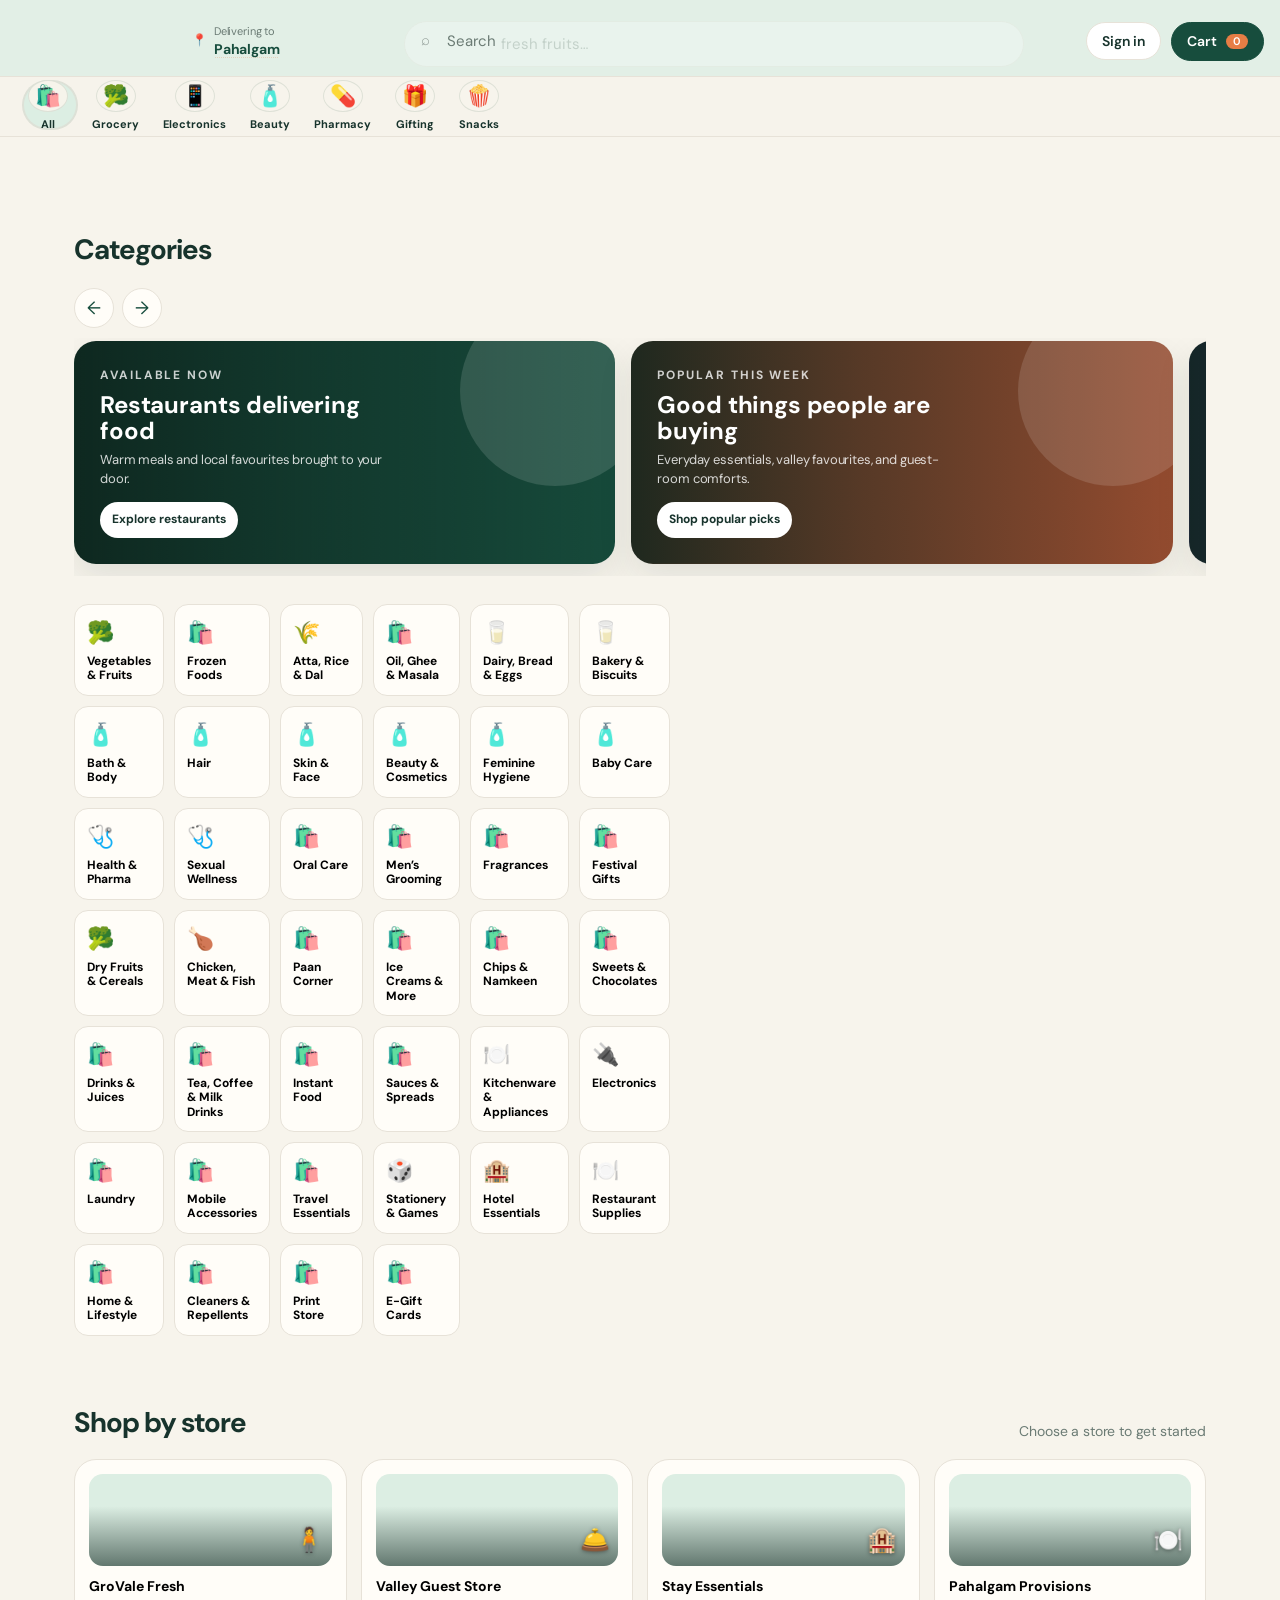
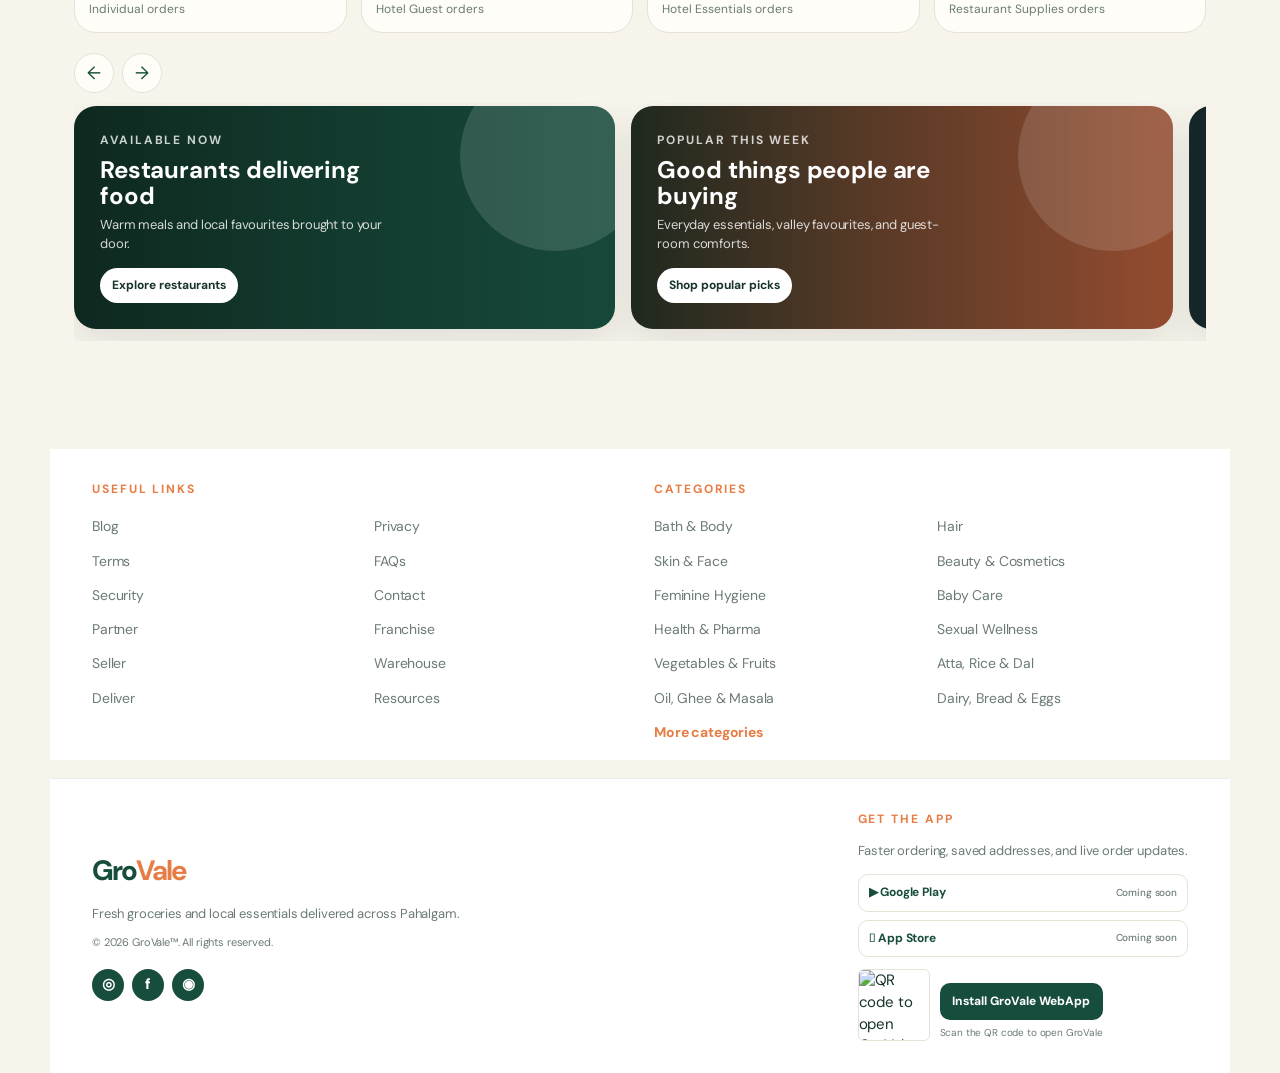
==== index.html @ b4e899f9 "Add GroVale app source" ====
<!doctype html>
<html lang="en">
  <head>
    <meta charset="UTF-8" />
    <meta name="viewport" content="width=device-width, initial-scale=1.0" />
    <title>GroVale · Groceries delivered, right now!</title>
    <meta name="description" content="Fresh groceries, essentials, and local favourites delivered across Pahalgam." />
    <meta property="og:title" content="GroVale" />
    <meta property="og:description" content="Local food, essentials, and supplies delivered across Pahalgam." />
    <meta property="og:type" content="website" />
    <meta name="twitter:card" content="summary" />
    <meta name="twitter:title" content="GroVale" />
    <meta name="twitter:description" content="Local food, essentials, and supplies delivered across Pahalgam." />
    <link rel="icon" href="favicon.svg" type="image/svg+xml" />
    <link rel="manifest" href="manifest.webmanifest" />
    <meta name="theme-color" content="#176b45" />
    <meta name="mobile-web-app-capable" content="yes" />
    <meta name="apple-mobile-web-app-capable" content="yes" />
    <meta name="apple-mobile-web-app-status-bar-style" content="default" />
    <meta name="apple-mobile-web-app-title" content="GroVale" />
    <link rel="apple-touch-icon" href="public/icons/icon-192.png" />
    <script>if('serviceWorker' in navigator){window.addEventListener('load',async()=>{try{const registrations=await navigator.serviceWorker.getRegistrations();await Promise.all(registrations.map(registration=>registration.unregister()));if('caches' in window){const keys=await caches.keys();await Promise.all(keys.filter(key=>key.startsWith('grovale-shell-')).map(key=>caches.delete(key)))}}catch(error){console.warn('Cache refresh unavailable:',error)}})}</script>
    <link rel="stylesheet" href="styles.css?v=20261017-06" />
    <link rel="stylesheet" href="brand-logo.css?v=20261005-01" />
  </head>
  <body>
    <div id="app"></div>
    <script type="module" src="app.js?v=20261017-30"></script><script>new MutationObserver(()=>{document.querySelectorAll('.compact-category-wrap').forEach(card=>{const name=card.querySelector('strong')?.textContent?.trim().toLowerCase(),img=card.querySelector('img');if(!img)return;if(name==='paan corner')img.src='public/paan-corner.png';if(name==='ice creams & more')img.src='public/ice-creams-more.png'})}).observe(document.body,{childList:true,subtree:true});</script><script src="home-brand.js?v=20261004-01"></script><script type="module" src="customer-role-guard.js?v=20261013-12"></script>
    <script>if('serviceWorker' in navigator){window.addEventListener('load',()=>navigator.serviceWorker.register('sw.js').catch(()=>{}))}</script>
  </body>
</html>
---- styles.css ----
@import url('https://fonts.googleapis.com/css2?family=DM+Sans:wght@400;500;600;700&family=Playfair+Display:wght@600;700&display=swap');
:root{--ink:#17332c;--muted:#6b7b74;--cream:#f7f4ec;--paper:#fffdf8;--green:#174d3d;--mint:#dceee3;--orange:#e67d45;--line:#e7e2d8;--shadow:0 20px 60px rgba(26,52,42,.10)}
*{box-sizing:border-box}body{margin:0;background:var(--cream);color:var(--ink);font-family:'DM Sans',sans-serif}button,input,select{font:inherit}button{cursor:pointer;border:0}.shell{min-height:100vh}.header{position:sticky;top:0;z-index:10;background:rgba(247,244,236,.94);backdrop-filter:blur(12px);border-bottom:1px solid var(--line)}.header-inner{max-width:1180px;margin:auto;padding:18px 24px;display:flex;align-items:center;gap:24px}.logo{display:flex;align-items:center;gap:10px;color:var(--green);font-weight:700;letter-spacing:-.03em;font-size:20px;white-space:nowrap}.logo-mark{background:var(--green);color:#fff;border-radius:12px;padding:9px 10px;font-size:18px}.search{flex:1;max-width:500px;margin:auto;position:relative}.search input{width:100%;border:1px solid var(--line);background:#fff;border-radius:999px;padding:13px 18px 13px 43px;outline:none}.search input:focus{border-color:var(--green);box-shadow:0 0 0 3px #dceee3}.search-icon{position:absolute;left:17px;top:12px;color:var(--muted)}.header-actions{display:flex;gap:10px}.pill-btn{background:#fff;border:1px solid var(--line);padding:11px 15px;border-radius:999px;color:var(--ink);font-weight:600}.pill-btn.primary{background:var(--green);color:#fff;border-color:var(--green)}.badge{background:var(--orange);color:#fff;border-radius:999px;padding:2px 7px;font-size:11px;margin-left:5px}.main{max-width:1180px;margin:auto;padding:50px 24px 80px}.hero{display:grid;grid-template-columns:1.2fr .8fr;gap:36px;align-items:center;margin-bottom:50px}.eyebrow{text-transform:uppercase;letter-spacing:.16em;color:var(--orange);font-weight:700;font-size:12px}.hero h1{font:700 clamp(42px,6vw,74px)/.98 'Playfair Display',serif;margin:14px 0 20px;letter-spacing:-.04em}.hero p{color:var(--muted);font-size:18px;line-height:1.6;max-width:530px}.hero-card{background:var(--green);border-radius:30px;padding:30px;color:#fff;min-height:270px;position:relative;overflow:hidden}.hero-card:after{content:'✦';position:absolute;right:-10px;bottom:-44px;font-size:220px;color:#2d6b56;opacity:.65}.hero-card h3{font:600 32px 'Playfair Display',serif;max-width:250px;position:relative;z-index:1}.hero-card p{color:#d6e9df;font-size:15px;position:relative;z-index:1}.section-head{display:flex;justify-content:space-between;align-items:end;margin:32px 0 18px}.section-head h2{font:600 32px 'Playfair Display',serif;margin:0}.section-head span{color:var(--muted);font-size:14px}.category-grid{display:grid;grid-template-columns:repeat(4,1fr);gap:14px}.category{background:var(--paper);border:1px solid var(--line);border-radius:22px;padding:20px;min-height:145px;text-align:left;transition:.2s}.category:hover,.product:hover{transform:translateY(-3px);box-shadow:var(--shadow)}.category-icon{font-size:30px;margin-bottom:20px}.category strong{display:block;font-size:16px}.category small{color:var(--muted);display:block;margin-top:5px;line-height:1.4}.product-grid{display:grid;grid-template-columns:repeat(4,1fr);gap:18px}.product{background:var(--paper);border:1px solid var(--line);border-radius:20px;padding:12px;transition:.2s}.product-image{height:145px;border-radius:14px;background:var(--mint);display:grid;place-items:center;font-size:62px}.product h3{font-size:16px;margin:14px 4px 5px}.product p{font-size:13px;color:var(--muted);margin:0 4px}.product-footer{display:flex;justify-content:space-between;align-items:center;margin:16px 4px 4px;font-weight:700}.add{background:var(--green);color:#fff;border-radius:10px;padding:8px 12px}.toast{position:fixed;right:24px;bottom:24px;background:var(--green);color:#fff;padding:14px 18px;border-radius:12px;box-shadow:var(--shadow);display:none}.drawer{position:fixed;inset:0;background:rgba(11,30,24,.35);z-index:20;display:none}.drawer.open{display:block}.drawer-panel{margin-left:auto;width:min(440px,100%);height:100%;background:var(--paper);padding:28px;overflow:auto}.drawer-head{display:flex;justify-content:space-between;align-items:center}.drawer-head h2{font:600 30px 'Playfair Display',serif;margin:0}.close{background:var(--cream);border-radius:50%;width:36px;height:36px}.cart-row{display:flex;gap:12px;padding:18px 0;border-bottom:1px solid var(--line)}.cart-row .mini{width:52px;height:52px;background:var(--mint);display:grid;place-items:center;border-radius:10px;font-size:25px}.cart-info{flex:1}.cart-info strong{display:block}.cart-info small{color:var(--muted)}.qty{display:flex;gap:9px;align-items:center;margin-top:8px}.qty button{border:1px solid var(--line);background:#fff;border-radius:7px;width:25px;height:25px}.total{display:flex;justify-content:space-between;font-size:18px;font-weight:700;padding:24px 0}.checkout{width:100%;padding:14px;background:var(--orange);color:#fff;border-radius:12px;font-weight:700}.empty{color:var(--muted);padding:50px 0;text-align:center}.form-card{background:var(--paper);border:1px solid var(--line);border-radius:22px;padding:25px;max-width:720px;margin:20px auto}.form-card h2{font:600 30px 'Playfair Display',serif;margin-top:0}.fields{display:grid;grid-template-columns:1fr 1fr;gap:14px}.field{display:flex;flex-direction:column;gap:6px}.field.full{grid-column:1/-1}.field label{font-size:13px;font-weight:600}.field input,.field select{border:1px solid var(--line);border-radius:10px;padding:12px;background:#fff;outline:none}.field input:focus,.field select:focus{border-color:var(--green)}
@media(max-width:800px){.header-inner{flex-wrap:wrap;gap:12px}.search{order:3;flex-basis:100%}.hero{grid-template-columns:1fr}.category-grid,.product-grid{grid-template-columns:repeat(2,1fr)}.main{padding-top:30px}.fields{grid-template-columns:1fr}.field.full{grid-column:auto}}
textarea{font:inherit}.field textarea{width:100%;min-height:86px;resize:vertical;border:1px solid var(--line);border-radius:10px;padding:12px;background:#fff;outline:none}.field textarea:focus{border-color:var(--green)}
.checkout-types{display:grid;grid-template-columns:repeat(4,1fr);gap:8px;margin-top:16px}.type-choice{background:var(--cream);border:1px solid var(--line);border-radius:12px;padding:12px 8px;color:var(--ink);display:flex;flex-direction:column;gap:6px;align-items:center;font-size:20px}.type-choice span{font-size:11px;font-weight:600;text-align:center}.type-choice.selected{background:var(--mint);border-color:var(--green);box-shadow:inset 0 0 0 1px var(--green)}
@media(max-width:600px){.checkout-types{grid-template-columns:repeat(2,1fr)}}
.payment-options{display:flex;gap:16px;flex-wrap:wrap}.payment-options label{display:flex;align-items:center;gap:7px;border:1px solid var(--line);border-radius:10px;padding:10px 12px;background:#fff;font-size:13px}.payment-options input{accent-color:var(--green)}
.address-input{display:flex;gap:8px}.address-input input{flex:1;min-width:0}.locate{background:var(--mint);border:1px solid #b9d9c6;color:var(--green);border-radius:10px;padding:0 11px;font-size:12px;font-weight:700;white-space:nowrap}
.checkout-sheet,.checkout-sheet *{max-width:100%}.checkout-sheet .fields{width:100%;}.checkout-sheet .field{min-width:0}.checkout-sheet input,.checkout-sheet select{width:100%;min-width:0}.checkout-sheet input[data-field="Lane/House/Street"],.checkout-sheet input[data-field="Village/Town"]{width:100%;min-width:0;max-width:none;box-sizing:border-box}.checkout-sheet .field:has(input[data-field="Lane/House/Street"]),.checkout-sheet .field:has(input[data-field="Village/Town"]){grid-column:1/-1;width:100%}.address-input{display:flex;flex-direction:column;align-items:stretch;width:100%;gap:8px}.address-input input{flex:1 1 auto}.address-input input{width:100%}.locate{align-self:flex-start;min-height:36px}.address-input:has(input[data-field="Village/Town"]) .locate{display:none}.payment-options{flex-wrap:nowrap;gap:8px}.payment-options label{padding:9px 10px;font-size:12px;white-space:nowrap}
.payment-options input[type="radio"]{appearance:auto;width:16px;height:16px;min-width:16px;margin:0;accent-color:var(--green);display:inline-block}
.category-tabs{display:flex;gap:8px;overflow-x:auto;margin:0 0 20px;padding-bottom:4px}.category-tabs button{background:var(--paper);border:1px solid var(--line);color:var(--ink);border-radius:999px;padding:10px 15px;white-space:nowrap}.category-tabs button.active{background:var(--green);border-color:var(--green);color:#fff}
.main{display:flex;flex-direction:column}.main>.hero{order:3}.main>#products{order:2}.main>section:not(#products):not(.hero){order:1}
.category{min-height:105px;padding:14px 16px}.category-icon{font-size:24px;margin-bottom:10px}.category small{font-size:12px}
.drawer-panel{display:flex;flex-direction:column;overflow:hidden}.cart-items-scroll{overflow-y:auto;flex:1;min-height:0;padding-right:6px}.cart-summary{flex:0 0 auto;background:var(--paper);border-top:1px solid var(--line);padding-top:8px}
.checkout-overlay{position:fixed;inset:0;background:rgba(11,30,24,.35);z-index:18;display:flex;align-items:flex-end;justify-content:center;padding:16px}.checkout-sheet{width:min(480px,100%);max-height:78vh;overflow:auto;background:var(--paper);border-radius:24px;padding:20px;box-shadow:0 -12px 40px rgba(26,52,42,.16)}.checkout-sheet h2{font:600 26px 'Playfair Display',serif;margin:4px 0 0}.checkout-sheet .field input{padding:10px}.checkout-sheet .fields{gap:10px}
.bill{border-top:1px solid var(--line);padding-top:14px;margin-top:12px}.bill div{display:flex;justify-content:space-between;padding:6px 0;color:var(--muted);font-size:14px}.bill div:nth-child(2){color:var(--green);font-weight:600}.bill s{color:var(--muted);margin-left:5px}.bill small{color:var(--green);font-weight:700;margin-left:4px}.product-footer .qty{margin:0}.product-footer .qty button{background:var(--green);color:#fff;border-color:var(--green);font-weight:700}
.auth-modal{position:fixed;inset:0;z-index:30;background:rgba(11,30,24,.42);display:grid;place-items:center;padding:20px}.auth-card{width:min(420px,100%);background:var(--paper);border-radius:24px;padding:30px;box-shadow:var(--shadow);position:relative}.auth-card h2{font:600 32px 'Playfair Display',serif;margin:10px 0}.auth-card p{color:var(--muted);line-height:1.5}.auth-card input{display:block;width:100%;border:1px solid var(--line);border-radius:10px;padding:13px;margin:20px 0 12px;outline:none}.auth-card input:focus{border-color:var(--green)}.auth-card .checkout{margin-bottom:10px}.text-button{display:block;width:100%;background:none;color:var(--muted);padding:8px}.auth-card #auth-message{color:var(--green);font-size:13px;margin-top:12px}
 .free-delivery-hint{background:var(--mint);color:var(--green);border-radius:10px;padding:10px 12px;font-size:13px;font-weight:600;margin:8px 0 4px}.checkout-summary{background:var(--cream);border-radius:14px;padding:4px 14px;margin-top:16px}.checkout-summary .bill{border-top:0;margin-top:0}.delivery-type-row{display:flex;align-items:center;justify-content:space-between;gap:12px;margin-top:16px}.delivery-type-row label{font-size:13px;font-weight:600}.delivery-type-row select{border:1px solid var(--line);border-radius:10px;padding:9px;background:#fff}.checkout-note{display:block;color:var(--muted);font-size:12px;margin-top:8px}.field-error{border-color:#c95745!important;box-shadow:0 0 0 2px #f5d4cc}
.confirmation-overlay{position:fixed;inset:0;z-index:40;background:rgba(11,30,24,.42);display:grid;place-items:center;padding:20px}.confirmation-card{width:min(500px,100%);background:var(--paper);border-radius:26px;padding:32px;box-shadow:var(--shadow);text-align:center}.confirmation-icon{width:58px;height:58px;margin:0 auto 18px;border-radius:50%;display:grid;place-items:center;background:var(--mint);color:var(--green);font-size:30px;font-weight:700}.confirmation-card h2{font:600 32px 'Playfair Display',serif;margin:8px 0 12px}.confirmation-lead{color:var(--muted);line-height:1.5;margin:0 auto 22px;max-width:380px}.confirmation-details{border-top:1px solid var(--line);border-bottom:1px solid var(--line);padding:8px 0;margin-bottom:22px;text-align:left}.confirmation-details div{display:flex;justify-content:space-between;gap:16px;padding:10px 0;font-size:13px}.confirmation-details span{color:var(--muted)}.confirmation-details strong{text-align:right}
.account-menu{position:relative}.account-dropdown{position:absolute;right:0;top:calc(100% + 10px);width:190px;padding:8px;background:var(--paper);border:1px solid var(--line);border-radius:14px;box-shadow:var(--shadow);display:none;z-index:25}.account-dropdown.open{display:grid}.account-dropdown button{background:transparent;color:var(--ink);text-align:left;padding:10px 12px;border-radius:9px;font-weight:500}.account-dropdown button:hover{background:var(--mint)}.account-dropdown .logout-option{color:#b54c3d;border-top:1px solid var(--line);margin-top:4px;padding-top:12px}
.order-history .cart-row,.saved-addresses .cart-row{display:grid;grid-template-columns:1fr auto;align-items:center;gap:20px;background:#fff;border:1px solid var(--line);border-radius:12px;margin:10px 0;padding:14px 16px}.order-history .cart-info,.saved-addresses .cart-info{display:grid;gap:4px}.order-history h2,.saved-addresses h2,.prescriptions h2{margin-bottom:16px}
.product h3{cursor:pointer}.product h3:hover{text-decoration:underline;text-underline-offset:3px}.info-modal{position:fixed;inset:0;z-index:40;display:grid;place-items:center;padding:20px;background:rgba(18,35,28,.48)}.info-card{position:relative;width:min(520px,100%);padding:30px;border-radius:22px;background:var(--paper);box-shadow:0 24px 70px rgba(18,35,28,.24)}.info-card h2{margin:8px 0 12px;font:600 30px 'Playfair Display',serif}.info-card p{color:var(--muted);line-height:1.65}.info-card .close{position:absolute;right:16px;top:14px}.product-detail-image{height:190px;display:grid;place-items:center;margin:-8px -8px 18px;border-radius:16px;background:var(--mint);overflow:hidden;font-size:64px}.product-detail-image.small{height:110px;font-size:42px}.product-detail-image img{width:100%;height:100%;object-fit:cover}.product-detail-meta{display:flex;gap:12px;align-items:center;margin:18px 0 22px}.product-detail-meta strong{font-size:22px}.product-detail-meta span{padding:6px 10px;border-radius:99px;background:#fff;border:1px solid var(--line);font-size:12px;color:var(--muted)}.product-detail-section{padding:14px 0;border-top:1px solid var(--line)}.product-detail-section h3{margin:0 0 6px;font-size:14px;color:var(--green)}.product-detail-section p{margin:0;font-size:13px;line-height:1.6}
.account-dropdown.open{display:grid!important;visibility:visible!important;opacity:1!important}
.account-sidebar{grid-column:1;grid-row:1 / span 10;background:var(--paper);border:1px solid var(--line);border-radius:18px;padding:20px;height:max-content;position:sticky;top:100px}.account-sidebar nav{display:grid;gap:6px;margin-top:14px}.account-sidebar nav button{background:transparent;color:var(--ink);text-align:left;padding:11px 12px;border-radius:10px;font-weight:600}.account-sidebar nav button:hover,.account-sidebar nav button.active{background:var(--mint);color:var(--green)}.account-sidebar .logout-option{color:#b54c3d;border-top:1px solid var(--line);margin-top:8px;padding-top:15px}.account-header,.account-sidebar~.form-card{grid-column:2}.account-header{margin-top:0}.account-section{grid-column:2}.details-table{border:1px solid var(--line);border-radius:12px;overflow:hidden}.details-table div{display:grid;grid-template-columns:150px 1fr;gap:16px;padding:13px 15px;border-bottom:1px solid var(--line)}.details-table div:last-child{border-bottom:0}.details-table span{color:var(--muted);font-size:13px}.details-table strong{font-size:14px}@media(max-width:800px){.account-sidebar{grid-column:1;grid-row:auto;position:static}.account-header,.account-sidebar~.form-card,.account-section{grid-column:1}}
.main:has(.account-sidebar){display:grid;grid-template-columns:220px minmax(0,1fr);gap:20px}.main:has(.account-sidebar)>.account-sidebar{display:block}
.main:has(.account-sidebar){max-width:1080px;padding-top:34px;align-items:start}.account-sidebar{width:220px;background:var(--paper);border:1px solid var(--line);border-radius:20px;padding:18px;box-shadow:0 8px 30px rgba(26,52,42,.06)}.account-sidebar .eyebrow{padding:4px 12px 12px;font-size:11px}.account-sidebar nav button{width:100%;font-size:14px;transition:background .18s,color .18s}.account-sidebar nav button.active{font-weight:700}.account-header{background:transparent!important;border:0!important;padding:4px 4px 8px!important;margin:0!important;display:flex;align-items:center;justify-content:space-between}.account-header h2{font:600 32px 'Playfair Display',serif;margin:0 0 4px}.account-header p{margin:0;color:var(--muted);font-size:14px}.account-sidebar~.form-card,.account-section{width:100%;max-width:none;margin:0 0 16px;padding:22px 24px;border-radius:18px}.account-sidebar~.form-card h2,.account-section h2{font:600 24px 'Playfair Display',serif;margin:0 0 16px}.details-table{background:#fff}.order-history .cart-row,.saved-addresses .cart-row{margin:0 0 8px;border-radius:10px}.order-history .cart-row:last-child,.saved-addresses .cart-row:last-child{margin-bottom:0}@media(max-width:800px){.main:has(.account-sidebar){display:block}.account-sidebar{width:100%;margin-bottom:16px}.account-sidebar nav{grid-template-columns:repeat(2,1fr)}.account-sidebar .logout-option{grid-column:1/-1}}
.add-address-link{float:right;color:var(--green);font:600 13px 'DM Sans',sans-serif;text-decoration:none}.add-address-link:hover{text-decoration:underline}
.body-modern,body{font-family:'DM Sans',sans-serif;letter-spacing:-.01em}body{font-size:15px;line-height:1.45}.hero h1,.hero-card h3,.section-head h2,.form-card h2,.drawer-head h2,.checkout-sheet h2,.confirmation-card h2,.account-header h2{font-family:'DM Sans',sans-serif;font-weight:700;letter-spacing:-.035em}.hero h1{font-size:clamp(38px,5vw,64px);line-height:1.02}.hero p{font-size:16px;line-height:1.55}.section-head h2{font-size:28px}.form-card h2,.drawer-head h2{font-size:26px}.field label{font-size:12px;letter-spacing:.01em}.pill-btn,.add,.checkout{font-size:14px}.product h3{font-size:15px}.product p{font-size:12px}
.order-products{color:var(--ink);font-size:12px;line-height:1.5}
.order-summary-link{grid-column:2;border:0;background:none;padding:0;color:var(--green);font-size:12px;font-weight:700;cursor:pointer;justify-self:end}.order-summary-link:hover{text-decoration:underline}.summary-line{display:flex;justify-content:space-between;gap:16px;padding:11px 0;border-bottom:1px solid var(--line);font-size:14px}.summary-bill{border-top:1px solid var(--line);margin:16px 0;padding-top:8px}.summary-bill div{display:flex;justify-content:space-between;padding:6px 0;color:var(--muted);font-size:13px}.summary-bill .summary-grand{border-top:1px solid var(--line);margin-top:6px;padding-top:12px;color:var(--ink);font-size:16px}
.order-date-heading{margin:18px 0 7px;color:var(--muted);font-size:12px;font-weight:700;text-transform:uppercase;letter-spacing:.08em}.order-history .cart-row{padding:11px 14px;margin-bottom:6px}.order-history .cart-info small{font-size:11px}.order-history .order-products{font-size:11px}
.order-date-group{margin:10px 0;border:1px solid var(--line);border-radius:12px;background:#fff;overflow:hidden}.order-date-group summary{cursor:pointer;display:flex;justify-content:space-between;padding:12px 14px;color:var(--green);font-size:13px;font-weight:700;list-style:none}.order-date-group summary::-webkit-details-marker{display:none}.order-date-group summary:before{content:'＋';margin-right:8px}.order-date-group[open] summary:before{content:'−'}.order-date-group summary span{color:var(--muted);font-size:12px;font-weight:500}.order-date-group .cart-row{border:0;border-top:1px solid var(--line);border-radius:0;margin:0}
.summary-address{display:flex;justify-content:space-between;gap:16px;padding:12px 0;border-top:1px solid var(--line);font-size:13px}.summary-address span{color:var(--muted)}.summary-address strong{text-align:right;max-width:60%}
.auth-card textarea{display:block;width:100%;min-height:82px;border:1px solid var(--line);border-radius:10px;padding:13px;margin:10px 0;resize:vertical;outline:none}.auth-card textarea:focus{border-color:var(--green)}.add-address-link{cursor:pointer}
.edit-profile{margin-bottom:14px}
.category-hub{margin:0 0 36px}.compact-category-grid{display:grid;grid-template-columns:repeat(6,1fr);gap:10px}.compact-category{min-height:92px;background:var(--paper);border:1px solid var(--line);border-radius:14px;padding:12px;text-align:left;display:flex;flex-direction:column;gap:5px;transition:.18s}.compact-category:hover{border-color:var(--green);transform:translateY(-2px);box-shadow:var(--shadow)}.compact-category>span{font-size:22px}.compact-category strong{font-size:12px;line-height:1.2}.compact-category small{color:var(--muted);font-size:10px}.category-page-head{background:var(--paper);border:1px solid var(--line);border-radius:18px;padding:22px;margin-bottom:12px}.category-page-head h2{font:700 30px 'DM Sans',sans-serif;margin:6px 0}.category-page-head p{color:var(--muted);margin:0}.category-back{padding:0 0 8px;color:var(--green);font-weight:700}.subcategory-grid{display:grid;grid-template-columns:repeat(4,1fr);gap:10px}.subcategory-tile{background:var(--paper);border:1px solid var(--line);border-radius:14px;padding:16px;text-align:left;display:flex;justify-content:space-between;align-items:center;gap:10px}.subcategory-tile strong{font-size:13px}.subcategory-tile span{color:var(--green);font-size:11px}@media(max-width:900px){.compact-category-grid{grid-template-columns:repeat(4,1fr)}}@media(max-width:600px){.compact-category-grid{grid-template-columns:repeat(2,1fr)}.subcategory-grid{grid-template-columns:repeat(2,1fr)}}
.filtered-products-head{display:flex;justify-content:space-between;align-items:end;margin:22px 0 12px;padding:16px 0;border-top:1px solid var(--line)}.filtered-products-head h3{margin:4px 0;font-size:22px}.filtered-products-head span{color:var(--muted);font-size:13px}
#products{display:block}.main:has(.category-page-head) #products{display:block}
/* Product tile details */
.subcategory-products-grid,.product-grid{grid-template-columns:repeat(6,minmax(0,1fr))}
@media (max-width:1100px){.subcategory-products-grid,.product-grid{grid-template-columns:repeat(4,minmax(0,1fr))}}
@media (max-width:760px){.subcategory-products-grid,.product-grid{grid-template-columns:repeat(2,minmax(0,1fr))}}
.product-meta{display:flex;justify-content:space-between;gap:8px;color:#68706d;font-size:11px;margin:8px 0}.product-eta{color:#3d765e}.product-eta::before{content:'◷ ';font-size:12px}.product-pricing{display:flex;align-items:center;gap:7px;flex-wrap:wrap;padding-right:68px;position:relative;min-height:30px}.product-pricing .product-old-price{text-decoration:line-through;color:#8d9691;font-size:12px}.product-pricing + .add,.product-pricing + .qty{position:absolute;right:12px;bottom:12px;padding:7px 10px}.product-pricing + .qty{margin-top:0}.product-image{position:relative}.product-image .product-discount{position:absolute;top:9px;left:9px;background:var(--orange);color:#fff;border-radius:999px;padding:4px 7px;font-size:11px;font-weight:700}
.product{position:relative}
.product-filters{display:flex;gap:10px;flex-wrap:wrap;margin:0 0 18px}.product-filters label{display:flex;align-items:center;gap:8px;color:var(--muted);font-size:13px}.product-filters select{border:1px solid var(--line);border-radius:999px;background:var(--paper);padding:9px 30px 9px 12px;color:var(--ink)}
.subcategory-grid{display:flex;flex-wrap:nowrap;overflow-x:auto;gap:10px;padding:2px 2px 10px;scrollbar-width:thin}.subcategory-tile{flex:0 0 150px;min-height:58px;padding:12px}.subcategory-tile span{display:none}
.subcategory-tile:nth-child(4n+1){background:#e6f2e9}.subcategory-tile:nth-child(4n+2){background:#fff0df}.subcategory-tile:nth-child(4n+3){background:#e8eef8}.subcategory-tile:nth-child(4n+4){background:#f5e8ef}.subcategory-tile:hover{border-color:var(--green);transform:translateY(-2px)}
.category-back{display:inline-block;background:var(--green);color:#fff!important;border-radius:999px;padding:9px 14px!important;font-size:0!important;text-decoration:none}.category-back::after{content:'← Back to categories';font-size:13px}
:where(.product-image){overflow:hidden}
:where(.product-image) img{width:100%;height:100%;object-fit:cover;display:block}
.product.out-of-stock{opacity:.65}.product.out-of-stock .product-image{filter:grayscale(.7)}.product.out-of-stock .add{background:var(--muted);cursor:not-allowed}
.checkout-items{background:var(--cream);border-radius:14px;padding:12px 14px;margin-top:16px}.checkout-items-head{display:flex;justify-content:space-between;color:var(--green);font-size:13px;margin-bottom:4px}.checkout-items-head span{color:var(--muted);font-size:12px}.checkout-item{display:flex;align-items:center;gap:10px;padding:11px 0;border-top:1px solid var(--line)}.checkout-item-image{width:48px;height:48px;border-radius:9px;background:var(--mint);display:grid;place-items:center;overflow:hidden;font-size:23px;flex:0 0 auto}.checkout-item-image img{width:100%;height:100%;object-fit:cover}.checkout-item-details{flex:1;min-width:0}.checkout-item-details strong{display:block;font-size:13px;white-space:nowrap;overflow:hidden;text-overflow:ellipsis}.checkout-item-details small{display:block;color:var(--muted);font-size:11px}.checkout-item>.qty{margin-top:4px}.checkout-section-label{grid-column:1/-1;color:var(--green);font-weight:700;font-size:13px;margin-top:4px}
@media(max-width:600px){
  .header-inner{padding:12px 14px;gap:9px}
  .logo{font-size:17px;gap:7px}
  .logo-mark{padding:7px 8px}
  .header-actions{gap:6px}
  .header-actions .pill-btn{padding:9px 10px;font-size:13px}
  .main{padding:24px 14px 56px}
  .hero{margin-bottom:30px}
  .hero h1{font-size:42px}
  .hero p{font-size:15px}
  .section-head{align-items:flex-start;flex-direction:column;gap:5px;margin-top:26px}
  .section-head h2{font-size:25px}
  .product-grid{gap:10px}
  .product{padding:9px;border-radius:15px}
  .product-image{height:118px;border-radius:11px;font-size:46px}
  .product h3{font-size:14px;margin:10px 2px 4px}
  .product p{font-size:11px;margin:0 2px;line-height:1.35}
  .product-footer{margin:11px 2px 2px;font-size:13px;gap:5px}
  .product-footer .add{padding:7px 8px;font-size:12px}
  .drawer-panel{padding:20px 16px}
  .drawer-head h2{font-size:25px}
  .cart-row{padding:14px 0}
  .checkout-sheet{padding:16px;border-radius:20px}
  .checkout-sheet h2{font-size:23px}
  .delivery-type-row{align-items:flex-start;flex-direction:column}
  .delivery-type-row select{width:100%}
}
@media(max-width:450px){
  .header-inner{position:relative;gap:6px;padding:10px;display:flex}
  .header .logo{flex:0 0 calc(100% - 210px);width:auto;font-size:15px;gap:5px}
  .header .logo-mark{padding:6px 7px;font-size:16px}
  .header .delivery-target{position:absolute;right:105px;top:10px;width:145px;min-width:130px;display:grid;grid-template-columns:14px minmax(0,1fr) 18px;grid-template-rows:18px 15px;column-gap:3px;row-gap:0;align-items:center}
  .header .delivery-target>span:first-child{grid-column:1;grid-row:1 / span 2}
  .header .delivery-target>span:nth-child(2){grid-column:2;grid-row:1;display:flex;align-items:center;gap:2px;white-space:nowrap}
  .header .delivery-target>button:not(.delivery-change){grid-column:3;grid-row:1;align-self:center}
  .header .delivery-target .delivery-change{grid-column:3;grid-row:2;justify-self:end;align-self:start;font-size:9px!important;width:auto!important;height:auto!important;padding:0!important}
  .header .delivery-target{display:flex;align-items:center;gap:4px;grid-template-columns:none;grid-template-rows:none;column-gap:normal;row-gap:normal}
  .header .delivery-target>span:first-child{display:inline}
  .header .delivery-target>span:nth-child(2){display:grid;gap:1px;min-width:0;grid-column:auto;grid-row:auto;white-space:normal}
  .header .delivery-target>button:not(.delivery-change){grid-column:auto;grid-row:auto}
  .header .delivery-target .delivery-change{grid-column:auto;grid-row:auto;align-self:auto}
  .header .delivery-target strong{max-width:65px;font-size:10px}
  .header .delivery-target small{font-size:9px;white-space:nowrap}
  .header .delivery-target button{width:18px}
  .header .header-actions{position:absolute;right:10px;top:10px;gap:4px}
  .header .header-actions .pill-btn{padding:8px 7px;font-size:12px}
  .header .badge{padding:2px 5px;margin-left:2px}
}

/* Keep checkout actions visible while the cart list scrolls. */
.checkout-sheet{overflow:hidden;display:flex;flex-direction:column}
.checkout-items{overflow-y:auto;min-height:0;max-height:52vh;flex:1 1 auto}
.checkout-sheet>.checkout-summary{margin-top:8px;padding:8px 0}
.checkout-sheet>.checkout-summary .bill{display:block;font-size:12px;line-height:1.25}
.checkout-sheet>.checkout-summary .bill>div{padding:2px 0}
.checkout-sheet>.checkout-summary .total{margin-top:4px;padding-top:6px}
.cart-mrp{color:var(--muted);margin-left:4px;font-size:11px}
.cart-row-prices{display:flex;flex-direction:column;align-items:flex-end;gap:2px;white-space:nowrap}.cart-row-prices s{color:var(--muted);font-size:11px}
.cart-info .cart-mrp{display:none}
.checkout-item-details .cart-mrp{display:none}
.checkout-sheet{height:min(90vh,760px);max-height:90vh}.checkout-sheet>#checkout-form{overflow-y:auto;min-height:0;flex:1 1 auto;padding-right:4px;overscroll-behavior:contain}
.checkout-sheet{height:auto;max-height:90vh;overflow-y:auto;display:block}.checkout-sheet>#checkout-form{overflow:visible;display:grid;flex:none}
.checkout-sheet>.checkout-summary,.checkout-sheet>.checkout{flex:0 0 auto}
.toast{z-index:50}
.toast{left:50%;top:50%;right:auto;bottom:auto;transform:translate(-50%,-50%);text-align:center;max-width:calc(100vw - 32px)}
@media(max-width:700px){.toast.item-added-toast{display:none!important}}
.add-more-items{display:block;width:100%;margin:14px 0 4px;padding:12px 16px;border:1px solid var(--green);border-radius:12px;background:var(--mint);color:var(--green);font-weight:700;text-align:center}
.add-more-items:hover{background:var(--green);color:#fff}
/* First-screen delivery promises */
.home-trust-strip{display:grid;grid-template-columns:repeat(3,1fr);gap:10px;margin:0 0 30px;padding:14px 16px;background:var(--paper);border:1px solid var(--line);border-radius:16px}
.home-trust-strip div{display:flex;flex-direction:column;gap:3px;padding:0 14px;border-right:1px solid var(--line)}
.home-trust-strip div:last-child{border-right:0}.home-trust-strip strong{font-size:13px}.home-trust-strip span{color:var(--muted);font-size:12px}
.home-trust-strip .delivery-target-in-strip{display:flex;align-items:center;gap:7px;min-width:0;padding:0;border:0;color:var(--green);font-size:12px}
.home-trust-strip .delivery-target-in-strip>span:nth-child(2){display:grid;gap:1px;min-width:0}
.home-trust-strip .delivery-target-in-strip strong{max-width:180px;overflow:hidden;text-overflow:ellipsis;white-space:nowrap;font-size:12px}
.home-trust-strip .delivery-target-in-strip small{color:var(--muted);font-size:10px}
.home-trust-strip .delivery-target-in-strip button{padding:0;background:transparent;color:var(--orange);font-size:11px;font-weight:700}
@media(max-width:700px){.home-trust-strip{grid-template-columns:1fr;gap:0}.home-trust-strip div{padding:10px 0;border-right:0;border-bottom:1px solid var(--line)}.home-trust-strip div:last-child{border-bottom:0}}
@media(max-width:600px){.home-trust-strip{grid-template-columns:repeat(3,minmax(0,1fr));gap:0;margin-bottom:18px;padding:10px 4px;border-radius:12px}.home-trust-strip div{padding:0 7px;border-right:1px solid var(--line);border-bottom:0;gap:2px;min-width:0}.home-trust-strip div:last-child{border-right:0}.home-trust-strip strong{font-size:10px;line-height:1.2}.home-trust-strip span{font-size:9px;line-height:1.25}.home-trust-strip .delivery-target-in-strip{gap:3px;font-size:10px}.home-trust-strip .delivery-target-in-strip strong{font-size:10px}.home-trust-strip .delivery-target-in-strip small{font-size:8px}.home-trust-strip .delivery-target-in-strip button{font-size:9px}}
.site-footer-nav .more-categories-link{color:var(--orange);font-weight:700}.site-footer-nav .more-categories-link:hover{color:var(--green)}.site-footer-nav .less-categories-link{color:var(--green);font-weight:700}.site-footer-nav .less-categories-link:hover{color:var(--orange)}
.footer-download strong{display:none}
/* Customer catalog filters */
.customer-product-filters{display:flex;justify-content:flex-end;gap:10px;margin:-4px 0 16px}.customer-product-filters label{display:flex;align-items:center;gap:6px;color:var(--muted);font-size:12px}.customer-product-filters select{border:1px solid var(--line);border-radius:9px;background:var(--paper);color:var(--ink);padding:8px 10px;font-size:13px}.product[hidden]{display:none}.product.out-of-stock{opacity:.7}.product.out-of-stock .product-image{filter:grayscale(.6)}.product.out-of-stock .add{background:var(--muted);cursor:not-allowed}
@media(max-width:600px){.customer-product-filters{justify-content:stretch}.customer-product-filters label{flex:1;display:grid;gap:4px}.customer-product-filters select{width:100%}}
.sticky-cart{display:none;position:fixed;left:50%;right:auto;width:200px!important;max-width:calc(100vw - 48px);transform:translateX(-50%)}.sticky-cart[hidden]{display:none!important}
@media(max-width:700px){body{padding-bottom:78px}.drawer{align-items:flex-end}.drawer.open{display:flex}.drawer-panel{width:100%;height:min(82vh,700px);border-radius:24px 24px 0 0;padding:22px 18px}.sticky-cart{display:flex;position:fixed;z-index:15;left:50%;right:auto;bottom:14px;width:200px!important;max-width:calc(100vw - 48px);transform:translateX(-50%);align-items:center;justify-content:center;gap:8px;min-height:54px;border-radius:16px;background:var(--green);color:#fff;box-shadow:0 10px 26px rgba(25,52,43,.25);font-weight:700;font-size:15px}.sticky-cart b{font-size:12px;font-weight:500;color:#d6e9df}.header-actions .pill-btn{min-height:44px;min-width:44px}.category,.compact-category,.subcategory-tile,.add,.pill-btn{min-height:44px}.qty button,.close{width:42px;height:42px}.product{padding:14px}.search input{min-height:44px}}
.checkout-steps{display:flex;align-items:center;gap:8px;margin:0 0 20px;color:var(--muted);font-size:12px;font-weight:700}.checkout-steps span.active{color:var(--green)}.checkout-steps i{height:1px;background:var(--line);flex:1}.cod-summary{margin-top:12px;padding:12px;border-radius:10px;background:var(--mint);color:var(--green);font-size:13px;font-weight:700}
.order-tracking{flex-basis:100%;margin-top:12px;padding-top:12px;border-top:1px solid var(--line)}.tracking-title{font-size:12px;font-weight:700;margin-bottom:10px}.status-timeline{display:flex;gap:4px;justify-content:space-between}.status-timeline span{flex:1;color:var(--muted);font-size:10px;text-transform:capitalize;position:relative;padding-top:13px}.status-timeline i{position:absolute;top:0;left:0;width:9px;height:9px;border-radius:50%;background:var(--line)}.status-timeline span.done{color:var(--green)}.status-timeline span.done i{background:var(--green)}.status-timeline span.current{font-weight:700}.assigned-rider{margin-top:10px;font-size:12px;color:var(--green)}.assigned-rider.muted{color:var(--muted)}.help-link{display:inline-block;margin-top:9px;color:var(--green);font-size:12px;font-weight:700;text-decoration:none}
.product-unit{display:block;margin:10px 4px 0;color:var(--green);font-size:12px;font-weight:700}.trust-footer{display:grid;grid-template-columns:repeat(3,1fr);gap:12px;margin-top:48px;padding-top:24px;border-top:1px solid var(--line)}.trust-footer div{display:flex;flex-direction:column;gap:6px}.trust-footer strong{font-size:13px}.trust-footer span,.trust-footer a{color:var(--muted);font-size:12px;line-height:1.5}.trust-footer a{color:var(--green);font-weight:700;text-decoration:none}@media(max-width:700px){.trust-footer{grid-template-columns:1fr;gap:18px}}
.category-trust{display:grid;grid-template-columns:repeat(3,1fr);gap:10px;margin:18px 0 34px}.category-trust div{display:flex;flex-direction:column;gap:5px;padding:14px;background:var(--paper);border:1px solid var(--line);border-radius:14px}.category-trust strong{font-size:12px}.category-trust span,.category-trust a{color:var(--muted);font-size:11px;line-height:1.45}.category-trust a{color:var(--green);font-weight:700;text-decoration:none}@media(max-width:700px){.category-trust{grid-template-columns:1fr}}
.saved-address-banner{display:grid;gap:4px;margin:14px 0;padding:14px;border:1px solid var(--line);border-radius:12px;background:var(--mint);color:var(--green)}.saved-address-banner span,.saved-address-banner small{font-size:13px;color:var(--muted)}.saved-address-banner .text-button{justify-self:start;padding:5px 0;color:var(--green)}
.account-top-actions{display:flex;gap:8px;margin-bottom:14px;flex-wrap:wrap}
.order-history-actions{display:grid;gap:5px;justify-items:end}.cancel-order-button{color:#a44d35;font-size:12px;padding:2px}.cancel-note{color:#a44d35!important}
.floating-order-status{position:fixed;right:20px;top:92px;z-index:20;width:min(320px,calc(100vw - 32px));display:grid;gap:6px;padding:16px 18px;background:var(--paper);border:2px solid var(--green);border-radius:16px;box-shadow:0 14px 35px rgba(25,52,43,.2);animation:floating-order-in .3s ease-out}.floating-order-status strong{font-size:16px}.floating-order-status small{color:var(--muted)}.floating-order-close{position:absolute;right:8px;top:6px;border:0;background:none;color:var(--muted);font-size:20px;cursor:pointer}.floating-order-link{justify-self:start;margin-top:4px}@keyframes floating-order-in{from{opacity:0;transform:translateY(-8px)}to{opacity:1;transform:translateY(0)}}@media(max-width:700px){.floating-order-status{top:76px;right:12px}}
.status-timeline span{padding-top:31px}.status-timeline i{top:-3px;width:28px;height:28px;border-radius:9px;display:grid;place-items:center;font-style:normal;font-size:14px;filter:grayscale(1);opacity:.7}.status-timeline span.done i{background:var(--mint);filter:none;opacity:1}.status-timeline span.current i{outline:3px solid #c4dfcd;transform:scale(1.12)}.status-timeline b{font-weight:inherit;line-height:1.2}
.app-loading{min-height:100vh;display:grid;place-items:center;color:var(--muted);font-weight:700}.offline-banner{position:fixed;top:0;left:0;right:0;z-index:100;background:#8d432e;color:#fff;text-align:center;padding:10px 14px;font-size:13px}
.site-footer{max-width:1180px;margin:18px auto 0;padding:42px 24px 70px;border-top:1px solid var(--line);display:grid;grid-template-columns:minmax(220px,.8fr) minmax(0,1.7fr);gap:70px;align-items:start}.site-footer h2{font-size:22px;margin:8px 0 22px;letter-spacing:-.03em}.footer-heading{display:flex;align-items:center;justify-content:flex-start;gap:18px;min-height:22px}.see-all{background:none;color:var(--green);font-size:13px;font-weight:700;padding:0;white-space:nowrap}.see-all:hover{text-decoration:underline}.footer-links{display:grid;grid-template-columns:repeat(2,minmax(100px,1fr));gap:14px 30px;margin-top:18px}.footer-links a,.footer-category-grid a{color:var(--muted);font-size:14px;text-decoration:none}.footer-links a:hover,.footer-category-grid a:hover{color:var(--green);text-decoration:underline}.footer-category-grid{display:grid;grid-template-columns:repeat(2,minmax(150px,1fr));gap:14px 32px;margin-top:18px}.footer-category-extra[hidden]{display:none}@media(max-width:700px){.site-footer{grid-template-columns:1fr;gap:34px;padding:34px 14px 100px}.footer-links{grid-template-columns:repeat(2,1fr)}.footer-category-grid{gap:12px 18px}.site-footer h2{font-size:20px}}
.contextual-banners{margin:46px 0 12px}.contextual-heading{display:flex;align-items:end;justify-content:flex-end;gap:18px;margin-bottom:10px;min-height:0}.contextual-heading h2{font-size:28px;margin:6px 0 0;letter-spacing:-.03em}.banner-controls{display:flex;gap:8px}.banner-controls button{width:40px;height:40px;border:1px solid var(--line);border-radius:50%;background:var(--paper);color:var(--green);font-size:18px}.banner-controls button:hover{background:var(--mint)}.banner-track{display:flex;gap:16px;overflow-x:auto;scroll-snap-type:x mandatory;scrollbar-width:none;padding:3px 2px 12px}.banner-track::-webkit-scrollbar{display:none}.context-banner{flex:0 0 38%;min-height:310px;scroll-snap-align:start;position:relative;overflow:hidden;border-radius:22px;padding:26px;background-size:cover;background-position:center;color:#fff;box-shadow:0 14px 34px rgba(26,52,42,.1)}.context-banner:after{content:'';position:absolute;width:190px;height:190px;right:-35px;top:-45px;border-radius:50%;background:rgba(255,255,255,.13)}.banner-food{background-color:#174d3d}.banner-popular{background-color:#9f4f31}.banner-deals{background-color:#493a75}.banner-art{display:none}.banner-copy{max-width:310px;z-index:1;position:relative}.banner-copy .eyebrow{color:rgba(255,255,255,.78)}.banner-copy h3{font-size:24px;line-height:1.05;margin:8px 0}.banner-copy p{color:rgba(255,255,255,.82);font-size:13px;line-height:1.45;margin:0 0 14px}.banner-action{background:#fff;color:var(--ink);border-radius:999px;padding:9px 12px;font-size:12px;font-weight:700}.banner-action:hover{background:var(--mint)}@media(max-width:700px){.contextual-banners{margin-top:34px}.contextual-heading{align-items:start}.contextual-heading h2{font-size:24px}.context-banner{flex-basis:82%;min-height:300px;padding:20px}.banner-copy h3{font-size:21px}}
/* Long product details remain readable on small screens. */
.info-modal{overflow-y:auto;align-items:center}

/* The discovery carousel is intentionally a mobile-only engagement layer. */
.contextual-banners{display:none}
@media(max-width:700px){.contextual-banners{display:block}}
@media(max-width:700px){
  .main>.contextual-banners{order:1!important}
  .main>#category-browser{order:2!important}
  .main>section:has(.shop-by-store-grid){order:3!important}
}
.info-card{max-height:calc(100vh - 40px);overflow-y:auto}
.search{position:relative}.search-suggestions{position:absolute;top:calc(100% + 8px);left:0;right:0;z-index:30;padding:6px;border:1px solid var(--line);border-radius:14px;background:var(--paper);box-shadow:0 14px 32px rgba(26,52,42,.14)}.search-suggestion{display:flex;width:100%;gap:10px;align-items:center;padding:9px;border:0;border-radius:10px;background:transparent;text-align:left}.search-suggestion:hover{background:var(--mint)}.search-suggestion-image{width:34px;height:34px;display:grid;place-items:center;overflow:hidden;border-radius:8px;background:#fff;font-size:20px;flex:0 0 34px}.search-suggestion-image img{width:100%;height:100%;object-fit:cover}.search-suggestion span:last-child{display:grid;gap:2px}.search-suggestion strong{font-size:13px}.search-suggestion small,.search-empty{color:var(--muted);font-size:11px}.search-empty{padding:12px}
.search input{transition:opacity .22s ease,transform .22s ease}.search input.placeholder-shift{opacity:.25;transform:translateY(3px)}
.header{background:rgba(225,239,230,.95);border-bottom-color:#c8dfd0}
.delivery-target{display:flex;align-items:center;gap:7px;min-width:150px;color:var(--green);font-size:12px}.delivery-target>span:nth-child(2){display:grid;gap:1px;min-width:0}.delivery-target small{color:var(--muted);font-size:10px}.delivery-target strong{max-width:220px;overflow:hidden;text-overflow:ellipsis;white-space:nowrap;font-size:12px}.delivery-target button{padding:0;background:transparent;color:var(--orange);font-size:11px;font-weight:700}.delivery-target button:hover{text-decoration:underline}@media(max-width:800px){.delivery-target{order:4;flex-basis:100%;padding:8px 4px;border-top:1px solid var(--line)}}
.header .delivery-target{order:2}.header .search{order:3}.header .header-actions{order:4}.delivery-target.expanded strong{max-width:260px;white-space:normal;overflow:visible;text-overflow:clip}.delivery-target button{font-size:0;width:24px;height:24px}.delivery-target button::after{content:'⌄';font-size:18px;line-height:1;color:var(--green)}
.header-inner{max-width:1320px;padding-left:16px;padding-right:16px}
.delivery-target .delivery-change{font-size:11px;width:auto;height:auto;color:var(--orange)}.delivery-target .delivery-change::after{content:none}
.saved-addresses .cart-row{cursor:pointer;transition:transform .18s,border-color .18s,background .18s;box-shadow:0 5px 16px rgba(26,52,42,.05);padding:16px 18px}.saved-addresses .cart-row:hover,.saved-addresses .cart-row.selected{border-color:var(--green);background:var(--mint);transform:translateY(-1px)}.saved-addresses .cart-info{gap:6px}.saved-addresses .cart-info strong{font-size:15px;color:var(--green)}.saved-addresses .cart-info small{font-size:13px;line-height:1.45}.saved-addresses .saved-address-actions{display:flex;align-items:center;gap:10px}.saved-addresses .delete-saved-address{color:#a44d35;font-size:12px;font-weight:700;padding:7px 9px;border:1px solid #e8cfc5;border-radius:8px;background:#fff}.saved-addresses .delete-saved-address:hover{background:#fff3ef}.saved-addresses .cart-row.selected:after{content:'✓ Selected';align-self:center;color:var(--green);font-size:12px;font-weight:700}
.saved-addresses{border-radius:24px!important;box-shadow:0 12px 32px rgba(26,52,42,.08)}.saved-addresses h2{font:700 30px/1.1 'DM Sans',sans-serif!important;letter-spacing:-.03em;color:var(--green);display:flex;align-items:center;justify-content:space-between;gap:14px}.saved-addresses .add-address-link{display:inline-flex;align-items:center;justify-content:center;background:var(--orange);color:#fff;border-radius:12px;padding:12px 16px;font:700 13px 'DM Sans',sans-serif;text-decoration:none;white-space:nowrap;box-shadow:0 6px 14px rgba(196,105,54,.2)}.saved-addresses .add-address-link:hover{transform:translateY(-1px);filter:brightness(1.03)}.saved-addresses .modify-saved-address{color:var(--green);font-size:12px;font-weight:700;padding:7px 9px;border:1px solid #cfe3d7;border-radius:8px;background:#fff}.saved-addresses .modify-saved-address:hover{background:#eff8f2}
@media(max-width:600px){.saved-addresses .cart-row{grid-template-columns:minmax(0,1fr) auto;gap:10px;padding:14px}.saved-addresses .saved-address-actions{align-self:start}.saved-addresses .cart-row.selected:after{grid-column:1/-1;justify-self:start}.account-header h2{font-size:28px}}
.delivery-target{flex-shrink:0}.delivery-target .delivery-change{display:inline-flex;flex:0 0 auto;visibility:visible;opacity:1;white-space:nowrap;position:relative;z-index:2}.delivery-target.expanded .delivery-change{display:inline-flex;visibility:visible;opacity:1}
.header .search{max-width:620px}
@media(max-width:600px){
  .header-inner{align-items:center}
  .header .header-actions{order:2;margin-left:auto;flex:0 0 auto}
  .header .delivery-target{order:2;flex:0 1 110px;min-width:78px;margin:0;padding:0 0 0 4px;border-top:0}
  .header .search{order:3;flex:0 0 100%;width:100%;max-width:none;margin:0}
  .header .logo{min-width:0;overflow:hidden}
  .header .logo:not(.logo-mark){text-overflow:ellipsis}
  .header-actions #account,.header-actions #cart{font-size:0;display:inline-flex;align-items:center;justify-content:center;gap:3px}
  .header-actions #account,.header-actions #cart{min-height:38px;height:38px;padding-top:6px;padding-bottom:6px}
  .header-actions #account::before{content:'👤';font-size:16px;line-height:1}
  .header-actions #cart::before{content:'🛒';font-size:16px;line-height:1}
  .header-actions #cart .badge{font-size:11px}
}
.search input{padding-left:96px}
.search input{font-family:'DM Sans',sans-serif;font-size:15px;font-weight:400;line-height:1.2;color:#6b7b74}
.search input::placeholder{color:#6b7b74;opacity:1}
.search::before{content:'Search';position:absolute;left:43px;top:50%;transform:translateY(-50%);color:#6b7b74;font-family:'DM Sans',sans-serif;font-size:15px;line-height:1.2;font-weight:400;z-index:1;pointer-events:none}
@media(max-width:600px){.search::before{left:43px;top:50%;font-size:14px}.search input{padding-left:91px;font-size:14px}}
@media(max-width:600px){.header .delivery-target .delivery-change{display:none!important}.header .delivery-target strong{cursor:pointer}}
@media(max-width:600px){.header .delivery-target>button:not(.delivery-change){display:none!important}.header .delivery-target strong{max-width:none;overflow:visible;text-overflow:clip;white-space:nowrap}}
.delivery-target .delivery-change{display:none!important}
.delivery-target>button:not(.delivery-change){display:none!important}
.delivery-target strong{color:var(--green);cursor:pointer;text-decoration:underline;text-decoration-style:dotted;text-decoration-color:var(--orange);text-underline-offset:3px}
.delivery-target strong:hover,.delivery-target strong:focus{color:var(--orange);text-decoration-style:solid;outline:none}
.delivery-target{position:relative}.delivery-dropdown{position:absolute;left:0;top:calc(100% + 8px);width:220px;padding:10px;background:var(--paper);border:1px solid var(--line);border-radius:14px;box-shadow:var(--shadow);display:none;z-index:40}.delivery-target.expanded .delivery-dropdown{display:grid;gap:3px}.delivery-dropdown-title{padding:3px 10px 7px;color:var(--muted);font-size:11px;font-weight:700;text-transform:uppercase;letter-spacing:.08em}.delivery-dropdown button{width:100%;padding:10px;border-radius:9px;background:transparent;color:var(--ink);font-size:12px;text-align:left}.delivery-dropdown button:hover{background:var(--mint);color:var(--green)}
.delivery-search{display:flex;gap:5px;padding:2px 0 5px}.delivery-search input{min-width:0;flex:1;border:1px solid var(--line);border-radius:9px;padding:8px 9px;background:#fff;font-size:11px}.delivery-search button{width:auto!important;flex:0 0 auto;padding:8px 10px!important;background:var(--green)!important;color:#fff!important;text-align:center!important}
@media(max-width:600px){.delivery-target .delivery-dropdown{position:fixed;left:0;right:0;top:0;width:100vw;max-height:55vh;min-height:50vh;overflow:auto;z-index:200;padding:calc(18px + env(safe-area-inset-top)) 18px 24px;border-radius:0 0 22px 22px;box-shadow:0 18px 40px rgba(26,52,42,.22)}.delivery-target.expanded{z-index:200}.delivery-dropdown-head{display:flex;align-items:center;justify-content:space-between;margin-bottom:16px}.delivery-dropdown-title{font-size:12px;padding:0}.delivery-dropdown-close{width:36px!important;height:36px;padding:0!important;border-radius:50%!important;background:var(--cream)!important;color:var(--green)!important;text-align:center!important;font-size:24px!important;line-height:1}.delivery-search input{font-size:13px;padding:11px}.delivery-dropdown>button{font-size:14px;padding:13px}.delivery-search{padding-bottom:10px}}
@media(max-width:600px){.delivery-dropdown>button:not(.delivery-dropdown-close){display:block!important;width:100%!important;min-height:46px;height:auto!important;margin:0!important;white-space:normal;line-height:1.35;text-align:left!important;overflow:visible}.delivery-dropdown>button+button{border-top:1px solid rgba(40,91,70,.08);border-radius:0}.delivery-search{display:flex!important;align-items:stretch!important}.delivery-search button{width:auto!important;min-height:0!important;height:auto!important}}
.delivery-dropdown{background:linear-gradient(180deg,#fffdf8 0%,var(--paper) 100%)}.delivery-dropdown-title{font-size:12px;color:var(--green);letter-spacing:.12em}.delivery-dropdown>button:not(.delivery-dropdown-close){display:flex;align-items:center;gap:10px;border:1px solid rgba(40,91,70,.12);background:rgba(255,255,255,.78);text-decoration:none;transition:background .18s,border-color .18s,transform .18s}.delivery-dropdown>button:not(.delivery-dropdown-close)::before{width:30px;height:30px;display:grid;place-items:center;flex:0 0 30px;border-radius:10px;background:var(--mint);font-size:16px}.delivery-dropdown>button[data-delivery-action="current"]::before{content:'⌖'}.delivery-dropdown>button[data-delivery-action="add"]::before{content:'＋'}.delivery-dropdown>button[data-delivery-action="saved"]::before{content:'⌂'}.delivery-dropdown>button:not(.delivery-dropdown-close):hover{border-color:#b7d3c0;background:#fff;transform:translateY(-1px)}.delivery-saved-option{background:var(--mint)!important;color:var(--green)!important;font-weight:700;border-color:#b7d3c0!important}.delivery-search{padding:10px;background:rgba(228,242,232,.6);border:1px solid rgba(40,91,70,.1);border-radius:14px;margin-bottom:8px}.delivery-search input{background:#fff;border-color:transparent;box-shadow:inset 0 0 0 1px rgba(40,91,70,.1)}
.delivery-map-overlay{position:fixed;inset:0;z-index:300;background:rgba(11,30,24,.38);display:grid;place-items:center;padding:20px}.delivery-map-card{width:min(420px,100%);background:var(--paper);border-radius:20px;padding:18px;box-shadow:0 20px 55px rgba(11,30,24,.25)}.delivery-map-card h3{margin:2px 0 0;font-size:20px}.delivery-map-surface{height:230px;margin:14px 0;background:linear-gradient(135deg,#dcebdc 25%,#c6dfd1 25%,#c6dfd1 50%,#dcebdc 50%,#dcebdc 75%,#c6dfd1 75%);background-size:42px 42px;border-radius:14px;display:grid;place-items:center;align-content:center;gap:8px;color:var(--green);text-align:center}.delivery-map-pin{font-size:42px}.delivery-map-surface small{background:rgba(255,255,255,.82);padding:6px 10px;border-radius:999px}
.delivery-map-locate{width:100%;margin-bottom:9px;padding:10px;border:1px solid var(--line);border-radius:10px;background:var(--mint);color:var(--green);font-weight:700}.auth-card>label{display:block;margin:10px 0 4px;font-size:12px;font-weight:700;color:var(--muted)}
.main>#category-hub{order:1!important}.main>.category-trust{order:2!important}
.main>.contextual-banners{order:3!important}.main>.home-trust-strip{order:0!important}
.main>.shop-by-need{order:3!important}.main>.contextual-banners{order:4!important}
@media(max-width:600px){.customer-product-filters{justify-content:flex-start;flex-wrap:nowrap;overflow-x:auto;overflow-y:hidden;gap:10px;padding-bottom:4px;scrollbar-width:none}.customer-product-filters::-webkit-scrollbar{display:none}.customer-product-filters label{flex:0 0 auto;display:flex;align-items:center;gap:6px;white-space:nowrap}.customer-product-filters select{width:auto;min-width:112px}}
@media(max-width:600px){.product-filters{display:flex;flex-wrap:nowrap;overflow-x:auto;overflow-y:hidden;gap:10px;padding:0 0 6px;margin-bottom:18px;scrollbar-width:none}.product-filters::-webkit-scrollbar{display:none}.product-filters label{flex:0 0 auto;display:flex;align-items:center;gap:6px;white-space:nowrap}.product-filters select{width:auto;min-width:130px}}
@media(max-width:600px){.product{position:relative}.product-pricing{padding-right:82px;gap:4px;flex-wrap:nowrap;white-space:nowrap;overflow:visible;min-height:30px}.product-pricing .product-old-price{font-size:10px}.product-pricing + .add,.product-pricing + .qty{right:9px;bottom:9px;padding:5px 8px;min-height:34px;height:34px;font-size:12px}.product .qty button{width:30px;height:30px;min-width:30px;padding:0;font-size:15px}.product-pricing + .qty{gap:4px}.product-footer .add{min-height:36px;height:36px;padding:6px 9px;font-size:13px}.product-footer .qty button{width:32px;height:32px;min-width:32px;font-size:15px}.product-footer .qty{gap:6px}}
.logo{cursor:pointer}
.staff-session-banner{max-width:1180px;margin:12px auto 0;padding:11px 16px;display:flex;align-items:center;gap:12px;border:1px solid #dfc887;border-radius:12px;background:#fff4d7;color:#765b25}.staff-session-banner span{color:#8d7140;font-size:13px}.staff-session-banner a{margin-left:auto;color:#765b25;font-weight:800;text-decoration:none}.staff-session-banner .staff-signout{border:1px solid #c99943;border-radius:8px;background:#fffaf0;color:#765b25;padding:7px 10px;font:inherit;font-size:13px;font-weight:800;cursor:pointer}.staff-session-banner .staff-signout:hover{background:#ffefc5}.staff-session #account{background:#fff4d7;border-color:#dfc887;color:#765b25}@media(max-width:700px){.staff-session-banner{margin:10px 12px 0;flex-wrap:wrap;gap:5px 10px}.staff-session-banner a{width:auto;margin-left:auto}.staff-session-banner .staff-signout{width:100%}.staff-session .add,.staff-session #cart{opacity:.55}}
.mobile-layout-final{display:none}
@media (max-width:600px){
  body{overflow-x:hidden}.header-inner{padding:12px 14px;gap:10px}.logo{font-size:18px;min-width:0}.logo-mark{padding:7px 8px;border-radius:10px}.header-actions{margin-left:auto;gap:6px;min-width:0}.pill-btn{padding:9px 10px;font-size:12px;white-space:nowrap}.search{order:3;margin:0;width:100%}.search input{padding:11px 14px 11px 39px}.main{padding:24px 14px 56px}.hero{gap:20px;margin-bottom:30px}.hero h1{font-size:clamp(36px,12vw,54px);margin:10px 0 14px}.hero p{font-size:15px}.hero-card{min-height:190px;padding:22px;border-radius:22px}.hero-card h3{font-size:26px}.section-head{align-items:flex-start;gap:10px;flex-direction:column;margin:24px 0 14px}.section-head h2{font-size:24px}.category-grid,.product-grid{grid-template-columns:repeat(2,minmax(0,1fr));gap:10px}.category{border-radius:16px;min-height:100px;padding:13px}.product{border-radius:15px;padding:8px}.product-image{height:112px;font-size:46px}.product h3{font-size:13px;margin:10px 3px 4px;line-height:1.25}.product p{font-size:11px;margin:0 3px}.product-footer{margin:11px 3px 3px;gap:5px;font-size:13px}.add{padding:8px 9px;font-size:12px}.toast{right:14px;left:14px;bottom:14px;text-align:center}.drawer-panel{padding:18px 14px}.checkout-sheet{padding:16px;border-radius:20px;max-height:86vh}.checkout-sheet .fields{grid-template-columns:1fr}.payment-options{display:grid;grid-template-columns:1fr 1fr}.info-modal,.confirmation-overlay,.auth-modal{padding:12px}.info-card,.confirmation-card,.auth-card{padding:22px 18px;border-radius:18px;max-height:92vh;overflow:auto}.product-detail-meta{flex-wrap:wrap;gap:7px}.details-table div{grid-template-columns:1fr;gap:3px;padding:11px 12px}
}
@media (max-width:420px){.header-actions .account-menu{display:block}.header-actions{flex-shrink:0}.header .search{min-width:0}.search input{width:100%;min-height:42px}.product-image{height:96px}.product-footer{align-items:stretch;flex-direction:column}.product-footer .add{width:100%}}
@media (max-width:600px){.header .delivery-target{flex:1 1 auto;min-width:0;max-width:calc(100% - 112px);overflow:hidden}.header .delivery-target strong{display:block;max-width:100%;overflow:hidden;text-overflow:ellipsis;white-space:nowrap}.header .header-actions{flex:0 0 auto;gap:5px;position:relative;z-index:2}.header-actions .pill-btn{min-height:32px;height:32px;padding:5px 8px;line-height:1}.header-actions #account::before,.header-actions #cart::before{font-size:14px}.header-actions #cart .badge{font-size:10px;padding:1px 5px;margin-left:2px}}
@media (max-width:600px){.header .delivery-target{flex:1 1 0;width:0;max-width:none;padding-right:4px}.header .delivery-target>span:nth-child(2){min-width:0;width:100%}.header .delivery-target strong{white-space:normal;overflow-wrap:anywhere;line-height:1.1;max-height:2.2em;overflow:hidden;text-overflow:clip}.header .header-actions{width:auto}}
@media (max-width:600px){.header-inner{display:grid;grid-template-columns:minmax(0,1fr) auto;align-items:center;gap:8px 10px}.header .logo{grid-column:1;grid-row:1;order:initial}.header .header-actions{grid-column:2;grid-row:1;order:initial}.header .delivery-target{position:static;grid-column:1/-1;grid-row:2;order:initial;width:auto;max-width:none;flex:none;padding:7px 4px 0;border-top:1px solid var(--line);display:flex}.header .delivery-target>span:nth-child(2){width:auto;flex:1}.header .delivery-target strong{max-width:100%;white-space:normal}.header .search{grid-column:1/-1;grid-row:3;order:initial}}
@media (max-width:600px){.header .logo{align-self:end}.header .header-actions{align-self:end;margin-top:0}.header .header-actions .pill-btn,.header .header-actions #account,.header .header-actions #cart{height:32px!important;min-height:32px!important;padding-top:4px!important;padding-bottom:4px!important}}
@media (max-width:600px){.header .search input{padding-left:88px!important}.header .search::before{left:43px!important}}
.empty-cart{display:grid;gap:10px;justify-items:center;text-align:center;padding:56px 18px}.empty-cart strong{font-size:20px;color:var(--ink)}.empty-cart span{color:var(--muted);font-size:14px}.empty-cart .checkout{max-width:220px;margin-top:8px}
.order-address{display:block;color:var(--muted);font-size:12px;margin-top:4px}
.receipt-brand{display:flex;align-items:baseline;gap:0;border-bottom:2px solid var(--orange);padding:0 0 12px;margin:0 0 18px}.receipt-brand-gro{color:var(--green);font-size:28px;font-weight:800;letter-spacing:-2px}.receipt-brand-vale{color:var(--orange);font-size:28px;font-weight:800;letter-spacing:-2px}.receipt-brand small{margin-left:auto;color:var(--muted);font-size:11px}.order-summary-card{max-width:520px;max-height:min(760px,calc(100vh - 32px));overflow-y:auto}.summary-status{display:inline-block;margin-left:8px;padding:5px 9px;border-radius:999px;background:#e8f3ed;color:var(--green);font-size:12px;vertical-align:middle}.summary-status-cancelled{background:#fff0eb;color:#b84e2c}.summary-status-pending,.summary-status-confirmed{background:#fff6df;color:#946b13}.summary-date{display:block;color:var(--muted);font-size:12px;margin-top:6px}
.summary-actions{display:flex;justify-content:flex-end;align-items:center;gap:8px;min-height:42px;margin-bottom:4px}.summary-actions .summary-reorder{position:static}.summary-actions .close{position:static}
.summary-bottom-actions{display:flex;justify-content:center;align-items:center;gap:10px;margin-top:16px}.summary-bottom-actions .checkout,.summary-bottom-actions .summary-reorder{min-height:44px;padding:11px 15px;border:1px solid var(--line);border-radius:999px;background:#fff;color:var(--ink);box-shadow:none}.summary-bottom-actions .checkout{margin-top:0}.summary-bottom-actions .checkout:hover,.summary-bottom-actions .summary-reorder:hover{background:var(--cream);border-color:var(--orange)}
.summary-tracking{margin:16px 0;padding:14px;border:1px solid var(--line);border-radius:14px;background:var(--cream)}.summary-tracking-head{display:flex;justify-content:space-between;gap:10px;align-items:center}.summary-tracking-head strong{font-size:13px}.summary-tracking-head span{font-size:12px;color:var(--green);font-weight:700}.tracking-steps{display:grid;grid-template-columns:repeat(5,1fr);gap:4px;margin-top:13px}.tracking-steps span{display:grid;gap:4px;color:var(--muted);font-size:10px;text-align:center;line-height:1.15}.tracking-steps i{display:grid;place-items:center;margin:auto;width:22px;height:22px;border-radius:50%;background:#e6e3dc;color:var(--muted);font-style:normal;font-weight:700}.tracking-steps .is-done,.tracking-steps .is-current{color:var(--green)}.tracking-steps .is-done i,.tracking-steps .is-current i{background:var(--green);color:#fff}.tracking-steps .is-current i{box-shadow:0 0 0 4px #dceee3}
.account-quick-actions{margin:24px 0}.account-quick-grid{display:grid;grid-template-columns:repeat(3,minmax(0,1fr));gap:12px}.account-quick-card{display:grid;grid-template-columns:auto 1fr auto;align-items:center;gap:10px;text-align:left;border:1px solid var(--line);border-radius:16px;background:#fff;padding:15px;box-shadow:0 5px 16px rgba(37,74,56,.05);cursor:pointer;color:var(--ink);transition:transform .18s ease,box-shadow .18s ease,border-color .18s ease}.account-quick-card:hover,.account-quick-card:focus-visible{transform:translateY(-2px);border-color:var(--orange);box-shadow:0 9px 20px rgba(37,74,56,.1);outline:none}.account-quick-icon{display:grid;place-items:center;width:38px;height:38px;border-radius:12px;background:var(--mint);font-size:20px}.account-quick-card strong,.account-quick-card small{display:block}.account-quick-card strong{font-size:14px}.account-quick-card small{margin-top:4px;color:var(--muted);font-size:11px;line-height:1.35}.account-quick-arrow{color:var(--orange);font-size:20px;font-weight:700}
@media(max-width:700px){.account-quick-grid{grid-template-columns:1fr}.account-quick-card{padding:13px}.account-quick-actions{margin:18px 0}}
.assigned-rider{display:flex;align-items:center;justify-content:space-between;gap:10px}.rider-actions{display:flex;gap:8px}.rider-actions a{display:grid;place-items:center;width:30px;height:30px;border-radius:50%;background:#fff;border:1px solid var(--line);text-decoration:none;font-size:15px}.rider-actions a:hover{border-color:var(--orange);background:var(--cream)}
.summary-rider{display:flex;align-items:center;justify-content:space-between;gap:10px;margin:14px 0;padding:11px 12px;border:1px solid var(--line);border-radius:12px;background:var(--cream);font-size:12px}.summary-rider a{display:grid;place-items:center;width:30px;height:30px;border-radius:50%;background:#fff;border:1px solid var(--line);text-decoration:none;font-size:15px}.summary-rider a:hover{border-color:var(--orange);background:#fff}
.order-summary-card h2{font:700 clamp(23px,4vw,30px)/1.15 'Playfair Display',serif;letter-spacing:-.025em;color:var(--green);margin:10px 0 4px}.order-summary-card h2 .summary-status{font-family:'DM Sans',sans-serif;font-size:11px;letter-spacing:0}
.summary-line{display:flex;align-items:center;gap:10px}.summary-product-image{width:42px;height:42px;flex:0 0 42px;border-radius:9px;object-fit:cover;background:var(--mint);border:1px solid var(--line)}
.summary-rider span{flex:1}.summary-rider span small{display:block;color:var(--muted);font-size:10px;margin-top:3px}.summary-rider .text-button{font-size:11px;white-space:nowrap}.rider-account-card{max-width:480px}.rider-account-hero{display:flex;align-items:center;gap:14px;margin:10px 0 20px}.rider-account-hero .rider-photo{width:58px;height:58px;flex-basis:58px}.rider-account-hero h2{margin:2px 0}.rider-account-hero p{margin:4px 0;color:var(--muted);font-size:12px}.rider-stat-grid{display:grid;grid-template-columns:repeat(3,1fr);gap:8px;margin:14px 0}.rider-stat-grid div{padding:12px 8px;text-align:center;border-radius:12px;background:var(--cream)}.rider-stat-grid strong,.rider-stat-grid small{display:block}.rider-stat-grid strong{font-size:18px;color:var(--green)}.rider-stat-grid small{margin-top:4px;color:var(--muted);font-size:10px}.rider-criteria,.rider-tip-box{border-top:1px solid var(--line);padding-top:14px;margin-top:14px}.rider-criteria h3,.rider-tip-box h3{font-size:14px;margin:0 0 9px}.rider-criteria div{display:flex;justify-content:space-between;padding:7px 0;font-size:12px}.rider-criteria strong{color:var(--green)}.tip-options{display:flex;gap:8px;flex-wrap:wrap}.tip-options button{padding:8px 12px;border:1px solid var(--line);border-radius:999px;background:#fff;cursor:pointer}.tip-options button:hover,.tip-options button.selected{border-color:var(--orange);background:var(--cream)}.rider-tip-box small{display:block;color:var(--muted);font-size:11px;margin-top:8px}
.rider-photo{width:34px;height:34px;flex:0 0 34px;border-radius:50%;object-fit:cover;background:var(--mint);display:grid;place-items:center}.rider-photo-fallback{font-size:17px}.assigned-rider .rider-name{flex:1}
.receipt-help-note{margin:16px 0 0;padding-top:12px;border-top:1px solid var(--line);color:var(--muted);font-size:12px;line-height:1.45;text-align:center}
.site-footer{grid-template-columns:1.1fr .8fr 1.1fr .95fr;gap:34px}.footer-brand-column p,.footer-download p{color:var(--muted);font-size:13px;line-height:1.5;margin:12px 0}.footer-brand-column>small{color:var(--muted);font-size:11px}.footer-wordmark{font-size:28px;font-weight:800;letter-spacing:-2px;color:var(--green)}.footer-wordmark b{color:var(--orange)}.footer-socials{display:flex;gap:8px;margin-top:18px}.footer-socials a{display:grid;place-items:center;width:32px;height:32px;border-radius:50%;background:var(--green);color:#fff;text-decoration:none;font-weight:800}.footer-download strong{display:block;margin-top:8px}.download-buttons{display:grid;gap:8px;margin-top:14px}.download-buttons a{display:flex;align-items:center;justify-content:space-between;gap:8px;padding:9px 10px;border:1px solid var(--line);border-radius:10px;color:var(--green);font-size:12px;font-weight:700;text-decoration:none}.download-buttons a small{color:var(--muted);font-size:10px;font-weight:500}@media(max-width:900px){.site-footer{grid-template-columns:repeat(2,1fr);gap:28px}}@media(max-width:600px){.site-footer{grid-template-columns:1fr;gap:26px}.footer-links{grid-template-columns:repeat(2,1fr)}}
.site-footer:before{content:'GroVale™  •  Fresh groceries and local essentials across Pahalgam  •  © 2026 GroVale';display:block;grid-column:1/-1;color:var(--green);font-weight:800;font-size:16px;padding-bottom:18px;border-bottom:1px solid var(--line)}.site-footer:after{content:'📱 Download app: Google Play · App Store (coming soon)    ◎ Instagram   f Facebook   ◉ WhatsApp';display:block;grid-column:1/-1;color:var(--muted);font-size:12px;padding-top:22px}@media(max-width:600px){.site-footer:before,.site-footer:after{grid-column:1;font-size:12px;line-height:1.5}}
.site-footer{display:grid;grid-template-columns:minmax(250px,1fr) minmax(420px,1.3fr);align-items:center;gap:28px;min-height:112px;padding:26px 42px 28px;background:#fff;border-top:1px solid #e8eceb;font-family:'DM Sans',sans-serif}.site-footer>div{display:none}.site-footer:before{content:'© 2026 GroVale™. All rights reserved.';grid-column:auto;display:block;border:0;padding:0;color:#69736f;font-size:15px;font-weight:400;white-space:nowrap}.site-footer:after{content:'Download App     App Store     ▶ Google Play        ● f    ● 𝕏    ● ◎    ● in    ● ◉';grid-column:auto;display:block;padding:0;color:#4e5552;font-size:18px;font-weight:500;white-space:nowrap;text-align:right;word-spacing:4px}@media(max-width:760px){.site-footer{grid-template-columns:1fr;gap:14px;min-height:0;padding:24px 16px;text-align:center}.site-footer:before,.site-footer:after{grid-column:1;white-space:normal;line-height:1.7;text-align:center;font-size:13px}.site-footer:after{font-size:15px}}
/* Keep customer order summaries fully readable on phones. */
@media (max-width:600px){
  .order-history .cart-row{grid-template-columns:minmax(0,1fr);gap:8px;padding:12px;align-items:start;min-width:0}
  .order-history .cart-info{min-width:0}
  .order-history .cart-info strong,.order-history .cart-info small{overflow-wrap:anywhere;word-break:break-word}
  .order-history .order-history-actions{width:100%;display:flex;align-items:center;justify-content:space-between;gap:8px}
  .order-history .order-history-actions .text-button{width:auto;margin-left:auto}
}
 .account-page-label{font-size:18px;letter-spacing:.2em}
@media(max-width:800px){.main:has(.account-sidebar){padding-top:18px}.account-sidebar{padding:12px;border-radius:16px;overflow:hidden}.account-sidebar .eyebrow{display:none}.account-sidebar nav{display:flex;gap:8px;margin-top:0;overflow-x:auto;padding:2px 1px 4px;scrollbar-width:none}.account-sidebar nav::-webkit-scrollbar{display:none}.account-sidebar nav button{flex:0 0 auto;width:auto;white-space:nowrap;padding:10px 13px;border:1px solid var(--line);background:#fff;font-size:13px}.account-sidebar nav button.active{border-color:var(--green);background:var(--mint)}.account-sidebar .logout-option{border-top:0;margin-top:0;padding-top:10px;color:#b54c3d}}
 .app-loading{min-height:100vh;display:grid;place-content:center;justify-items:center;gap:10px;background:var(--cream);color:var(--ink)}.loading-mark{width:58px;height:58px;display:grid;place-items:center;border-radius:18px;background:var(--green);color:#fff;font-size:34px}.app-loading strong{font-size:18px}.app-loading span{color:var(--muted);font-size:13px}.loading-spinner{width:20px;height:20px;margin-top:8px;border:2px solid var(--line);border-top-color:var(--orange);border-radius:50%;animation:grovale-spin .8s linear infinite}@keyframes grovale-spin{to{transform:rotate(360deg)}}

/* Keep footer navigation visible on the public homepage. */
.site-footer>div{display:block}
.site-footer .footer-brand-column p,.site-footer .footer-brand-column>small{display:block}
.site-footer .footer-links,.site-footer .footer-category-grid{display:grid}
@media(max-width:900px){.site-footer{grid-template-columns:repeat(2,minmax(0,1fr))}.site-footer>div{display:block}}
@media(max-width:600px){.site-footer{grid-template-columns:1fr}.site-footer>div{display:block;text-align:left}.site-footer .footer-links,.site-footer .footer-category-grid{grid-template-columns:repeat(2,minmax(0,1fr))}}

/* Final footer layout: remove legacy generated duplicate text and keep real links readable. */
.site-footer:before,.site-footer:after{content:none!important;display:none!important}
.site-footer{display:grid!important;grid-template-columns:1.2fr .8fr 1.2fr 1fr!important;align-items:start!important;gap:28px!important;min-height:0!important;padding:32px 42px!important;text-align:left!important}
.site-footer>div{display:block!important;min-width:0}
.site-footer .footer-brand-column p,.site-footer .footer-brand-column>small{display:block!important}
.site-footer .footer-links,.site-footer .footer-category-grid{display:grid!important;gap:8px 18px}
@media(max-width:900px){.site-footer{grid-template-columns:repeat(2,minmax(0,1fr))!important}}
@media(max-width:600px){.site-footer{grid-template-columns:1fr!important;gap:24px!important;padding:28px 18px!important}.site-footer>div{text-align:left}.site-footer .footer-links,.site-footer .footer-category-grid{grid-template-columns:repeat(2,minmax(0,1fr))!important}}

.site-footer-nav{display:grid;grid-template-columns:repeat(2,minmax(0,1fr));gap:28px;max-width:1180px;margin:0 auto;padding:32px 42px 18px;background:#fff}
.site-footer-nav>.footer-column{display:block}
.site-footer{grid-template-columns:minmax(0,1fr) auto!important;align-items:center!important}
.site-footer>.footer-column{display:none!important}
.site-footer .footer-download{max-width:360px}
@media(max-width:600px){.site-footer-nav{grid-template-columns:1fr;gap:24px;padding:28px 18px 12px}.site-footer-nav>.footer-column{text-align:left}}
@media(max-width:600px){.site-footer{grid-template-columns:1fr!important;align-items:start!important}.site-footer .footer-download{max-width:none}.site-footer .footer-brand-column{width:100%}}
@media(max-width:800px){.site-footer{grid-template-columns:1fr!important;align-items:start!important}.site-footer .footer-download{max-width:none}.site-footer .footer-brand-column{width:100%}}
.toast{z-index:1100}
@media(max-width:600px){.toast{top:auto;right:12px;bottom:max(12px,env(safe-area-inset-bottom));left:12px;transform:none;width:auto;max-width:none;padding:13px 15px;line-height:1.35;text-align:center}}
.confirmation-overlay{z-index:1000;overflow-y:auto;overscroll-behavior:contain;opacity:0;visibility:hidden;transition:opacity .18s ease,visibility .18s ease;padding:max(20px,env(safe-area-inset-top)) max(20px,env(safe-area-inset-right)) max(20px,env(safe-area-inset-bottom)) max(20px,env(safe-area-inset-left))}.confirmation-overlay.is-visible{opacity:1;visibility:visible}.confirmation-card{max-height:calc(100dvh - 40px);overflow-y:auto;transform:translateY(10px);transition:transform .18s ease}.confirmation-overlay.is-visible .confirmation-card{transform:translateY(0)}.confirmation-open{overflow:hidden}
@media(max-width:600px){.confirmation-overlay{min-height:100dvh;padding:12px}.confirmation-card{width:100%;max-height:calc(100dvh - 24px);padding:22px 18px;border-radius:18px}.confirmation-card h2{font-size:27px}.confirmation-lead{margin-bottom:16px}.confirmation-details{margin-bottom:16px}.confirmation-details div{padding:8px 0}}
.footer-download strong{display:none!important}
.install-app-button{display:block;width:100%;margin-top:12px;padding:10px 12px;border:0;border-radius:10px;background:var(--green);color:#fff;font:inherit;font-size:12px;font-weight:800;cursor:pointer}.install-app-button:hover{background:var(--orange)}
.pwa-install-tools{display:flex;align-items:center;gap:10px;margin-top:12px}.pwa-install-tools img{width:72px;height:72px;border-radius:6px;border:1px solid var(--line);background:#fff}.pwa-install-tools small{display:block;margin-top:6px;color:var(--muted);font-size:10px;line-height:1.3}
.logo{font-size:0}.logo::before{content:'';display:block;width:142px;height:42px;background:url('public/grovale-text-logo.png') center left/contain no-repeat}.logo:has(.logo-image)::before{display:none}@media(max-width:800px){.logo::before{width:118px;height:34px}}
.logo{font-size:0!important}.logo .logo-mark{display:none!important}
.header-inner{align-items:center}.header .logo{display:flex;align-items:center;line-height:1}.header-actions{display:flex;align-items:center}.header-actions .pill-btn{display:inline-flex;align-items:center;justify-content:center;gap:4px;line-height:1;white-space:nowrap}.header-actions .badge{line-height:1}
@media(max-width:450px){.header .logo{transform:translateY(11px)}}

/* Keep the footer compact on phones by hiding the categories column. */
@media(max-width:600px){.site-footer-nav .footer-categories,.site-footer .footer-categories{display:none!important}}

/* Use three compact category cards per row on mobile. */
@media(max-width:600px){.category-grid{grid-template-columns:repeat(3,minmax(0,1fr))!important}.product-grid{grid-template-columns:repeat(2,minmax(0,1fr))!important}}
@media(max-width:600px){.compact-category-grid{grid-template-columns:repeat(3,minmax(0,1fr))!important}}
.compact-category-image{display:none}
.compact-category-wrap{display:contents}.compact-category-label{display:none}
@media(max-width:600px){.compact-category{position:relative;overflow:hidden;min-height:116px;padding:0;background:#173f31;color:#fff;border-color:transparent;justify-content:flex-end}.compact-category-image{display:block;position:absolute;inset:0;width:100%;height:100%;object-fit:cover;opacity:.72}.compact-category::after{content:'';position:absolute;inset:0;background:linear-gradient(180deg,rgba(10,34,27,.08),rgba(10,34,27,.84))}.compact-category>span,.compact-category>strong{position:relative;z-index:1}.compact-category>span{font-size:20px;line-height:1;margin:0}.compact-category strong{font-size:11px;line-height:1.15;text-shadow:0 1px 3px rgba(0,0,0,.35)}}
@media(max-width:600px){.compact-category:has(.compact-category-image[src*="category-vegetables-fruits"]){aspect-ratio:auto;min-height:116px}.compact-category-image[src*="category-vegetables-fruits"]{object-fit:cover;opacity:1;background:transparent;mix-blend-mode:normal}.compact-category:has(.compact-category-image[src*="category-vegetables-fruits"])::after{background:linear-gradient(180deg,transparent 48%,rgba(10,34,27,.82) 100%)}}
@media(max-width:600px){.compact-category>span{display:none}}
@media(max-width:600px){.compact-category{border:0}}
@media(max-width:600px){.compact-category-wrap{display:grid;gap:6px;min-width:0}.compact-category>strong{display:none}.compact-category-label{display:block;color:var(--ink);font-size:11px;font-weight:700;line-height:1.15;text-align:center;min-height:25px}}
@media(max-width:600px){.compact-category::after{display:none}}
@media(max-width:600px){.compact-category{isolation:isolate}.compact-category-image{z-index:1;opacity:1}.compact-category>span,.compact-category>strong{z-index:2}.compact-category-image[src*="category-atta-rice-dal"],.compact-category-image[src*="category-vegetables-fruits"]{opacity:1}}
@media(max-width:600px){.compact-category:has(.compact-category-image[src*="category-vegetables-fruits"]){background-image:url('public/category-vegetables-fruits.jpg');background-size:cover;background-position:center}.compact-category:has(.compact-category-image[src*="category-vegetables-fruits"]) .compact-category-image{display:none}}
.category-group{margin-top:28px}.category-group h3{margin:0 0 12px;font-size:20px;font-family:'Playfair Display',serif;color:var(--ink)}
.category-groups-mobile{display:none}.category-list-desktop{display:block}
@media(max-width:600px){.category-groups-mobile{display:block}.category-list-desktop{display:none}}
@media(max-width:600px){.category-hub .section-head h2{display:none}}

.category-page-layout{display:grid;grid-template-columns:220px minmax(0,1fr);gap:18px;align-items:start}.subcategory-filter-sidebar{position:sticky;top:18px;height:calc(100vh - 36px);max-height:calc(100vh - 36px);overflow-y:auto;overscroll-behavior:contain;-webkit-overflow-scrolling:touch;scrollbar-gutter:stable;background:var(--paper);border:1px solid var(--line);border-radius:16px;padding:14px}.subcategory-filter-sidebar strong{display:block;margin:4px 0 12px;font-size:14px}.subcategory-filter-sidebar .subcategory-tile{width:100%;min-height:44px;padding:11px 12px;margin:4px 0;background:transparent;border:0;border-radius:10px;text-align:left;display:block}.subcategory-filter-sidebar .subcategory-tile:hover,.subcategory-filter-sidebar .subcategory-tile.active{background:var(--mint);border-color:transparent;transform:none}.subcategory-filter-sidebar .subcategory-tile span{display:none}.category-page-results{min-width:0}
@media(max-width:700px){.category-page-layout{grid-template-columns:112px minmax(0,1fr);gap:10px;align-items:start}.subcategory-filter-sidebar{position:sticky;top:10px;display:block;height:calc(100dvh - 20px);overflow-y:auto;max-height:calc(100dvh - 20px);padding:8px}.subcategory-filter-sidebar .eyebrow,.subcategory-filter-sidebar strong{display:block;font-size:10px}.subcategory-filter-sidebar strong{margin:3px 0 7px}.subcategory-filter-sidebar .subcategory-tile{width:100%;margin:3px 0;padding:8px 6px;white-space:normal;font-size:10px;line-height:1.15}.subcategory-filter-sidebar .subcategory-tile strong{display:block;font-size:10px}.category-page-results .product-grid{grid-template-columns:repeat(2,minmax(0,1fr))!important;gap:8px}.category-page-results .product{padding:7px}.category-page-results .product-image{height:96px}.category-page-results .product h3{font-size:12px}}
@media(max-width:700px){.subcategory-filter-sidebar .subcategory-tile{display:flex;flex-direction:column;align-items:center;justify-content:flex-start;gap:4px;padding:7px 2px;color:var(--ink);font-size:9px;text-align:center}.subcategory-filter-sidebar .subcategory-tile strong{font-size:9px;line-height:1.1;font-weight:700}.subcategory-filter-sidebar .subcategory-tile strong::before{content:'🥬';display:flex;align-items:center;justify-content:center;width:42px;height:42px;margin:0 auto 3px;border-radius:50%;background:#eef7ef;border:1px solid #d4e8d8;font-size:23px}.subcategory-filter-sidebar .subcategory-tile:nth-of-type(2) strong::before{content:'🍎'}.subcategory-filter-sidebar .subcategory-tile:nth-of-type(3) strong::before{content:'🧊'}.subcategory-filter-sidebar .subcategory-tile:nth-of-type(4) strong::before{content:'🍊'}.subcategory-filter-sidebar .subcategory-tile:nth-of-type(5) strong::before{content:'🌱'}.subcategory-filter-sidebar .subcategory-tile:nth-of-type(6) strong::before{content:'🥗'}.subcategory-filter-sidebar .subcategory-tile:nth-of-type(7) strong::before{content:'🌿'}.subcategory-filter-sidebar .subcategory-tile.active strong::before{box-shadow:0 0 0 2px var(--green)} }
@media(max-width:700px){.subcategory-filter-sidebar .subcategory-tile:nth-of-type(1) strong::before{content:'🥬'}.subcategory-filter-sidebar .subcategory-tile:nth-of-type(2) strong::before{content:'🥬'}.subcategory-filter-sidebar .subcategory-tile:nth-of-type(3) strong::before{content:'🍎'}.subcategory-filter-sidebar .subcategory-tile:nth-of-type(4) strong::before{content:'🧊'}.subcategory-filter-sidebar .subcategory-tile:nth-of-type(5) strong::before{content:'🍊'}.subcategory-filter-sidebar .subcategory-tile:nth-of-type(6) strong::before{content:'🌱'}.subcategory-filter-sidebar .subcategory-tile:nth-of-type(7) strong::before{content:'🥗'}.subcategory-filter-sidebar .subcategory-tile:nth-of-type(8) strong::before{content:'🌿'}}
@media(max-width:700px){.subcategory-filter-sidebar .subcategory-tile strong::before{content:attr(data-sidebar-icon)!important}}
.subcategory-sidebar-image{width:42px;height:42px;flex:0 0 42px;border-radius:50%;object-fit:cover;background:#eef7ef;border:1px solid #d4e8d8}.subcategory-filter-sidebar .subcategory-sidebar-image+strong::before{display:none}
.all-subcategory-mark{width:42px;height:42px;flex:0 0 42px;border-radius:50%;display:grid;place-items:center;background:#eef7ef;border:1px solid #d4e8d8;color:var(--green);font-size:24px}.subcategory-filter-sidebar .all-subcategory-mark{display:grid;margin:0 auto 4px}.subcategory-filter-sidebar .all-subcategory-tile strong::before{display:none!important}
.all-subcategory-image{width:42px;height:42px;flex:0 0 42px;border-radius:50%;object-fit:cover;background:#eef7ef;border:1px solid #d4e8d8}.subcategory-filter-sidebar .all-subcategory-image{display:block;margin:0 auto 4px}.subcategory-filter-sidebar .all-subcategory-image+strong::before{display:none!important}
.all-subcategory-tile{display:none!important}
@media(max-width:700px){.subcategory-filter-sidebar{height:min(420px,calc(100dvh - 180px));max-height:min(420px,calc(100dvh - 180px));overflow-y:auto;overscroll-behavior:contain;touch-action:pan-y;-webkit-overflow-scrolling:touch;align-self:start}.category-page-layout{align-items:start}}
@media(min-width:701px){.subcategory-filter-sidebar{height:min(520px,calc(100vh - 220px));max-height:min(520px,calc(100vh - 220px));overflow-y:auto}}
.category-page-layout .subcategory-filter-sidebar{position:sticky!important;top:16px;align-self:start;z-index:2;overflow-y:auto;overscroll-behavior:contain}
@media(max-width:700px){.category-page-layout .subcategory-filter-sidebar{top:10px;position:sticky!important;align-self:start;touch-action:pan-y}}
body:has(.category-page-layout){overflow-x:hidden;overflow-y:auto}.category-page-layout{height:auto;min-height:calc(100vh - 120px);overflow:visible}.category-page-layout .category-page-results{height:auto;min-height:0;overflow:visible;overscroll-behavior:auto}.category-page-layout .subcategory-filter-sidebar{overflow-y:auto;overscroll-behavior:contain}
@media(max-width:700px){.category-page-layout{height:calc(100dvh - 100px)}}
.category-page-layout{min-height:0}.category-page-layout .category-page-results{min-height:0;height:auto;overflow:visible!important;overscroll-behavior:auto;-webkit-overflow-scrolling:auto}
.category-page-layout #subcategory-products{padding-bottom:240px!important;margin-bottom:40px;scroll-margin-bottom:240px}
.category-page-layout .subcategory-filter-sidebar{position:fixed!important;left:max(16px,calc((100vw - 1180px)/2 + 24px));top:120px;width:220px;margin:0;z-index:20}
.category-page-layout .category-page-results{grid-column:2;min-width:0}
@media(max-width:700px){.category-page-layout .subcategory-filter-sidebar{left:8px;top:96px;width:88px}}
@media(max-width:700px){.category-page-layout .category-page-results{grid-column:2}}
.category-page-layout .subcategory-filter-sidebar{position:sticky!important;left:auto;top:16px;width:auto;margin:0;z-index:5}
@media(max-width:700px){.category-page-layout .subcategory-filter-sidebar{top:10px;left:auto;width:auto}}
.category-page-layout .subcategory-filter-sidebar{z-index:5}.sticky-cart{z-index:50!important}body:has(#checkout-overlay) .sticky-cart{display:none!important}
@media(max-width:700px){.category-page-layout{grid-template-columns:88px minmax(0,1fr);gap:8px}.category-page-head{padding:10px;margin-bottom:8px}.category-page-head .eyebrow,.category-page-head h2,.category-page-head p{display:none}.category-page-head .category-back{padding:0;font-size:11px}.category-page-results .filtered-products-head{display:none}.category-page-results .product-filters{margin-top:0}}
@media(min-width:701px){.category-page-layout{grid-template-columns:180px minmax(0,1fr)}.category-page-results .filtered-products-head{display:none}}
@media(max-width:700px){.category-page-results .product-pricing{padding-right:0;white-space:normal;overflow:visible}.category-page-results .product-pricing + .qty{position:static;display:flex;justify-content:flex-end;width:100%;margin-top:7px;padding:0;gap:4px}.category-page-results .product-pricing + .qty button{width:30px;height:30px;min-width:30px}.category-page-results .product-pricing + .add{right:8px;bottom:8px}.category-page-results .product{padding-bottom:10px}}
.view-all-categories{background:var(--green);color:#fff;border-radius:999px;padding:10px 14px;font-weight:700;font-size:12px}.category-preview-collapsed .category-groups-mobile .category-group:not(:first-child),.category-preview-collapsed .category-groups-mobile .category-group:first-child .compact-category-wrap:nth-child(n+7),.category-preview-collapsed .category-list-desktop .compact-category-wrap:nth-child(n+7){display:none}.category-preview-collapsed .category-list-desktop{display:grid;grid-template-columns:repeat(6,1fr);gap:10px}.category-preview-expanded .category-list-desktop{display:grid;grid-template-columns:repeat(6,1fr);gap:10px}@media(max-width:600px){.category-preview-collapsed .category-list-desktop,.category-preview-expanded .category-list-desktop{grid-template-columns:repeat(3,minmax(0,1fr))}.category-preview-collapsed .category-groups-mobile .category-group:first-child .compact-category-grid{grid-template-columns:repeat(3,minmax(0,1fr))}.view-all-categories{padding:9px 11px;font-size:11px}}
@media(max-width:600px){.category-preview-expanded .category-list-desktop{display:none!important}.category-preview-expanded .category-groups-mobile{display:block!important}}
.store-category-image{height:92px;border-radius:14px;background-color:var(--mint);background-size:cover;background-position:center;display:flex;align-items:flex-end;justify-content:flex-end;padding:8px;position:relative;overflow:hidden}.store-category-image::after{content:'';position:absolute;inset:0;background:linear-gradient(180deg,transparent 35%,rgba(10,34,27,.58));}.store-category-image span{position:relative;z-index:1;font-size:24px;filter:drop-shadow(0 1px 2px rgba(0,0,0,.4))}.store-category strong{font-size:14px}.store-category small{text-transform:none}.shop-by-store-grid .store-category{padding:14px}.shop-by-store-grid .store-category:hover .store-category-image{transform:scale(1.02)}
@media(max-width:600px){.store-category-image{height:82px}.shop-by-store-grid .store-category{padding:10px}.store-category strong{font-size:12px}}
.category-route-loading{position:fixed;inset:0;z-index:2000;display:grid;place-items:center;align-content:center;gap:10px;background:var(--cream);color:var(--green);font-weight:700}.category-route-loading-mark{font:700 32px 'Playfair Display',serif;color:var(--green)}.category-route-loading span{color:var(--muted);font-size:13px;font-weight:600}.category-route-loading-mark::after{content:' ···';letter-spacing:3px;animation:grovale-loading-dots 1.2s ease-in-out infinite}@keyframes grovale-loading-dots{0%,100%{opacity:.25}50%{opacity:1}}
.grocery-quick-nav{display:flex;gap:10px;overflow-x:auto;padding:2px 2px 12px;margin:0 0 12px;scrollbar-width:thin;overscroll-behavior-x:contain}.grocery-quick-nav button{flex:0 0 82px;display:flex;flex-direction:column;align-items:center;gap:5px;padding:8px 5px;background:var(--paper);border:1px solid var(--line);border-radius:14px;color:var(--ink);font-size:10px;text-align:center}.grocery-quick-nav button span{width:40px;height:40px;border-radius:50%;display:grid;place-items:center;background:var(--mint);font-size:22px}.grocery-quick-nav button strong{font-size:10px;line-height:1.1}.grocery-quick-nav button:hover{border-color:var(--green);transform:translateY(-2px)}
.universal-quick-nav{gap:12px}.universal-quick-nav button{flex:0 0 52px;width:52px;height:52px;padding:4px;border-radius:50%;justify-content:center}.universal-quick-nav button span{width:42px;height:42px;background:var(--mint);font-size:22px}.universal-quick-nav button strong{display:none}
.header:has(.site-quick-nav){border-bottom:0}.header:has(.site-quick-nav) .header-inner{padding-bottom:12px;position:relative;z-index:12}.site-quick-nav{position:relative;display:flex;gap:12px;padding:5px 24px 8px;margin-top:0;background:rgba(247,244,236,.97);border-top:1px solid var(--line);border-bottom:1px solid var(--line);z-index:9}.site-quick-nav button{flex:0 0 auto;width:auto;height:46px;min-height:46px;border:0;border-radius:999px;display:flex;align-items:center;gap:6px;padding:3px 8px 3px 4px;background:transparent;color:var(--ink)}.site-quick-nav button span{width:40px;height:40px;font-size:21px;background:rgba(247,244,236,.97);border:1px solid rgba(40,91,70,.12)}.site-quick-nav button strong{display:block;font-size:11px;white-space:nowrap}.site-quick-nav button:hover{transform:translateY(-1px);border-color:var(--green)}
.site-quick-nav button.is-selected{background:var(--mint);border-color:#b7d3c0;box-shadow:0 0 0 2px rgba(40,91,70,.12)}
@media(max-width:600px){.site-quick-nav{padding:6px 14px 8px;gap:8px}.site-quick-nav button{padding-right:8px}.site-quick-nav button strong{font-size:10px}}
.category-page-head{display:flex;align-items:center;gap:10px}.category-page-head .category-back{flex:0 0 auto;padding:0;font-size:0}.category-page-head .category-back::before{content:'←';font-size:22px;line-height:1}.category-back-label{font-size:14px;font-weight:700;color:var(--ink)}
.category-page-head .category-back{background:transparent;color:var(--green);width:32px;height:32px;border-radius:50%;display:grid;place-items:center}.category-page-head .category-back-label{display:none}.category-page-head h2{display:block!important;font:700 16px 'DM Sans',sans-serif;margin:0;color:var(--ink)}
.category-page-head .category-back{background:#e8eee9;color:transparent!important;text-indent:-9999px;overflow:hidden;width:28px;height:28px;min-height:28px;transition:transform .18s ease,background .18s ease;cursor:pointer}.category-page-head .category-back::before{color:#6f897c;text-indent:0;font-size:19px;transition:transform .18s ease}.category-page-head .category-back:hover,.category-page-head .category-back:focus-visible{background:#dce8df;transform:translateX(-3px);outline:2px solid #b9cfc1;outline-offset:2px}.category-page-head .category-back:hover::before,.category-page-head .category-back:focus-visible::before{transform:translateX(-2px)}
.delivery-target>button:not(.delivery-change)::after{content:none!important}.delivery-target>button:not(.delivery-change){font-size:0!important}
.delivery-dropdown>button:not(.delivery-dropdown-close)::before{display:none!important;content:none!important}.delivery-dropdown>button:not(.delivery-dropdown-close){gap:0!important}
.delivery-target button::after{content:none!important}
.delivery-option-icon{width:30px;height:30px;display:grid;place-items:center;flex:0 0 30px;border-radius:10px;background:var(--mint);font-size:16px}.delivery-dropdown>button:not(.delivery-dropdown-close)>span:last-child{min-width:0;overflow-wrap:anywhere}
.delivery-dropdown>button:not(.delivery-dropdown-close){display:flex!important;align-items:center!important;gap:10px!important}.delivery-dropdown>button:not(.delivery-dropdown-close)>span:last-child{display:block;line-height:1.35}
.delivery-type-row{display:none!important}
.saved-profile-note{display:none!important}
#checkout-form[hidden]{display:none!important}
.saved-address-banner + #checkout-form{display:none!important}
.saved-address-choice-list{display:flex;flex-direction:column;gap:8px;max-height:34vh;overflow:auto;margin:14px 0 18px;padding-right:4px}.saved-address-choice{display:flex;flex-direction:column;align-items:flex-start;gap:3px;width:100%;padding:12px 14px;border:1px solid var(--line);border-radius:12px;background:#fff;text-align:left}.saved-address-choice strong{font-size:14px}.saved-address-choice span{font-size:12px;color:var(--muted);line-height:1.35}
#address-modal .auth-card{width:min(440px,calc(100vw - 32px));padding:24px 22px;border-radius:22px;box-shadow:0 20px 60px rgba(26,52,42,.2)}
#address-modal .auth-card h2{font-size:24px;line-height:1.15;margin:8px 0 18px;color:var(--green)}
#address-modal .auth-card label{display:grid;gap:6px;margin:12px 0;color:var(--ink);font-size:13px;font-weight:700}
#address-modal .auth-card input,#address-modal .auth-card select{width:100%;min-height:46px;padding:11px 13px;border:1px solid #c9d8cd;border-radius:11px;background:#fff;color:var(--ink);font-size:15px;line-height:1.25;outline:none;transition:border-color .15s,box-shadow .15s}
#address-modal .auth-card select{appearance:auto;font-family:'DM Sans',sans-serif;font-weight:600;cursor:pointer}
#address-modal .auth-card input:focus,#address-modal .auth-card select:focus{border-color:var(--green);box-shadow:0 0 0 3px rgba(23,107,69,.12)}
#address-modal .auth-card .checkout{margin-top:16px;min-height:48px;font-size:15px}
#guest-address-choice{margin-top:16px;padding:16px;border:1px solid var(--line);border-radius:16px;background:var(--mint)}
#guest-address-choice h3{margin:5px 0 14px;font-size:18px;color:var(--green)}
.guest-address-actions{display:grid;gap:8px}.guest-address-actions .checkout{min-height:44px}.guest-manual-address{padding:10px;background:#fff;border-radius:10px;color:var(--green);font-weight:700}
#address-modal .auth-card input,#address-modal .auth-card select{min-height:40px;height:40px;padding:8px 11px;font-size:13px}
#address-modal .auth-card label{margin:9px 0;font-size:12px}
#guest-address-modal .auth-card{width:min(440px,calc(100vw - 32px));padding:24px 22px;border-radius:22px;box-shadow:0 20px 60px rgba(26,52,42,.2)}
#guest-address-modal .auth-card h2{font-size:20px;line-height:1.2;margin:8px 0 16px;color:var(--green)}
#guest-address-modal .auth-card label{display:grid;gap:6px;margin:9px 0;color:var(--ink);font-size:12px;font-weight:700}
#guest-address-modal .auth-card input,#guest-address-modal .auth-card select{width:100%;height:40px;min-height:40px;padding:8px 11px;border:1px solid #c9d8cd;border-radius:11px;background:#fff;color:var(--ink);font:600 13px/1.25 'DM Sans',sans-serif;outline:none}
#guest-address-modal .auth-card select{appearance:auto;cursor:pointer}
#guest-address-modal .auth-card{padding:16px 18px;max-height:calc(100dvh - 24px);overflow-y:auto}
#guest-address-modal .auth-card h2{margin:4px 0 10px;font-size:19px}
#guest-address-modal .auth-card label{gap:4px;margin:5px 0;font-size:11px}
#guest-address-modal .auth-card input,#guest-address-modal .auth-card select{height:36px;min-height:36px;padding:6px 9px;font-size:12px}
#guest-address-modal .auth-card .checkout{margin-top:10px;min-height:40px;padding:10px 12px}
#guest-address-modal .auth-card input:focus,#guest-address-modal .auth-card select:focus{border-color:var(--green);box-shadow:0 0 0 3px rgba(23,107,69,.12)}
#guest-address-modal .auth-card .checkout{margin-top:16px;min-height:44px;font-size:14px}
#guest-address-modal .auth-card{padding:10px 14px!important;max-height:calc(100dvh - 12px)!important}
#guest-address-modal .auth-card h2{margin:2px 0 6px!important;font-size:18px!important}
#guest-address-modal .auth-card label{gap:2px!important;margin:2px 0!important;font-size:10px!important;line-height:1.1}
#guest-address-modal .auth-card input,#guest-address-modal .auth-card select{height:30px!important;min-height:30px!important;margin:0!important;padding:4px 8px!important;font-size:11px!important;line-height:1.1}
#guest-address-modal .auth-card p{margin:4px 0!important;font-size:11px;line-height:1.25}
#guest-address-modal .auth-card .checkout{margin-top:6px!important;margin-bottom:4px!important;min-height:36px!important;padding:8px 10px!important;font-size:12px!important}
.checkout-sheet>#checkout-form.guest-address-hidden{display:none!important;visibility:hidden!important;height:0!important;min-height:0!important;overflow:hidden!important}
/* Keep sidebar filter tiles visibly interactive on desktop and mobile. */
.subcategory-filter-sidebar .subcategory-tile,
.subcategory-filter-sidebar .subcategory-tile * { cursor: pointer; }
.subcategory-filter-sidebar .subcategory-sidebar-image { pointer-events: none; }
/* Keep mobile pull-to-refresh on the document while the filter pane remains independently scrollable. */
@media(max-width:700px){
  body:has(.category-page-layout){overflow-x:hidden;overflow-y:auto;}
  .category-page-layout{height:auto;min-height:calc(100dvh - 100px);overflow:visible;}
  .category-page-layout .category-page-results{height:auto;min-height:0;overflow:visible!important;overscroll-behavior:auto;-webkit-overflow-scrolling:auto;}
  .category-page-layout .subcategory-filter-sidebar{position:sticky!important;top:190px!important;left:auto!important;width:auto!important;height:min(420px,calc(100dvh - 214px))!important;max-height:min(420px,calc(100dvh - 214px))!important;overflow-y:auto;overscroll-behavior:contain;-webkit-overflow-scrolling:touch;z-index:5;}
}
.category-route-loading { pointer-events: none; }
.compact-category,
.compact-category * { cursor: pointer; }
body:has(.account-sidebar) .sticky-cart{display:none!important}
.contextual-banners{display:block!important;margin:20px 0 28px}.contextual-heading{justify-content:space-between}.banner-track{scroll-behavior:smooth}.context-banner{flex-basis:48%;min-height:220px}@media(max-width:700px){.context-banner{flex-basis:84%;min-height:230px}}
.account-header{padding:18px 20px!important;background:linear-gradient(135deg,#eff8f2,#fff)!important;border:1px solid #d7e8dc!important;border-radius:22px!important;box-shadow:0 10px 26px rgba(26,52,42,.06)!important}.account-header:before{content:'👋';display:grid;place-items:center;width:44px;height:44px;border-radius:14px;background:var(--green);color:#fff;font-size:22px;margin-right:14px}.account-header h2{color:var(--green);font-size:30px!important}.account-header p{font-size:13px!important}.account-section#account-profile{background:linear-gradient(180deg,#fff,#fbfdfb);border-color:#dcebe0;box-shadow:0 10px 28px rgba(26,52,42,.06)}#account-profile h2{color:var(--green);font-size:25px!important}.details-table{border-color:#dcebe0;box-shadow:0 4px 14px rgba(26,52,42,.04)}.details-table div{padding:15px 16px}.details-table span{text-transform:uppercase;letter-spacing:.08em;font-size:10px;font-weight:700;color:#789487}.details-table strong{color:var(--ink);font-size:14px}.account-sidebar nav button{border:1px solid transparent}.account-sidebar nav button.active{box-shadow:0 4px 10px rgba(26,52,42,.08)}
.address-label-choices{display:flex;gap:8px;margin:4px 0 8px}.address-label-choices button{flex:1;padding:9px 10px;border:1px solid var(--line);border-radius:9px;background:#fff;color:var(--ink);font-weight:600;font-size:12px}.address-label-choices button.selected{border-color:var(--green);background:var(--mint);color:var(--green);box-shadow:0 0 0 2px #dceee3}
@media(max-width:600px){.header .delivery-target .delivery-change{display:inline-flex!important;visibility:visible;opacity:1;width:auto!important;height:auto!important;min-height:0;padding:0!important;color:var(--orange);font-size:11px!important;white-space:nowrap;position:relative;z-index:3}}
---- brand-logo.css ----
.logo-mark{display:none!important}
.logo-image{display:block;width:142px;height:auto;max-height:64px;object-fit:contain;object-position:left center}
.logo-wordmark{display:inline-flex;align-items:baseline;font-family:'DM Sans',sans-serif;font-size:32px;font-weight:800;letter-spacing:-.07em;line-height:1;color:var(--green)}
.logo-wordmark-gro{color:var(--green)}
.logo-wordmark-vale{color:var(--orange);font-weight:700}
.sr-only{position:absolute;width:1px;height:1px;padding:0;margin:-1px;overflow:hidden;clip:rect(0,0,0,0);white-space:nowrap;border:0}
@media(max-width:800px){.logo-image{width:118px}.header-inner{padding-inline:16px;gap:10px}.logo{flex:0 0 auto}}
.header .delivery-target small{font-size:11px}
.header .delivery-target strong{font-size:14px;line-height:1.15}
@media(max-width:800px){.header .delivery-target strong{font-size:12px}}
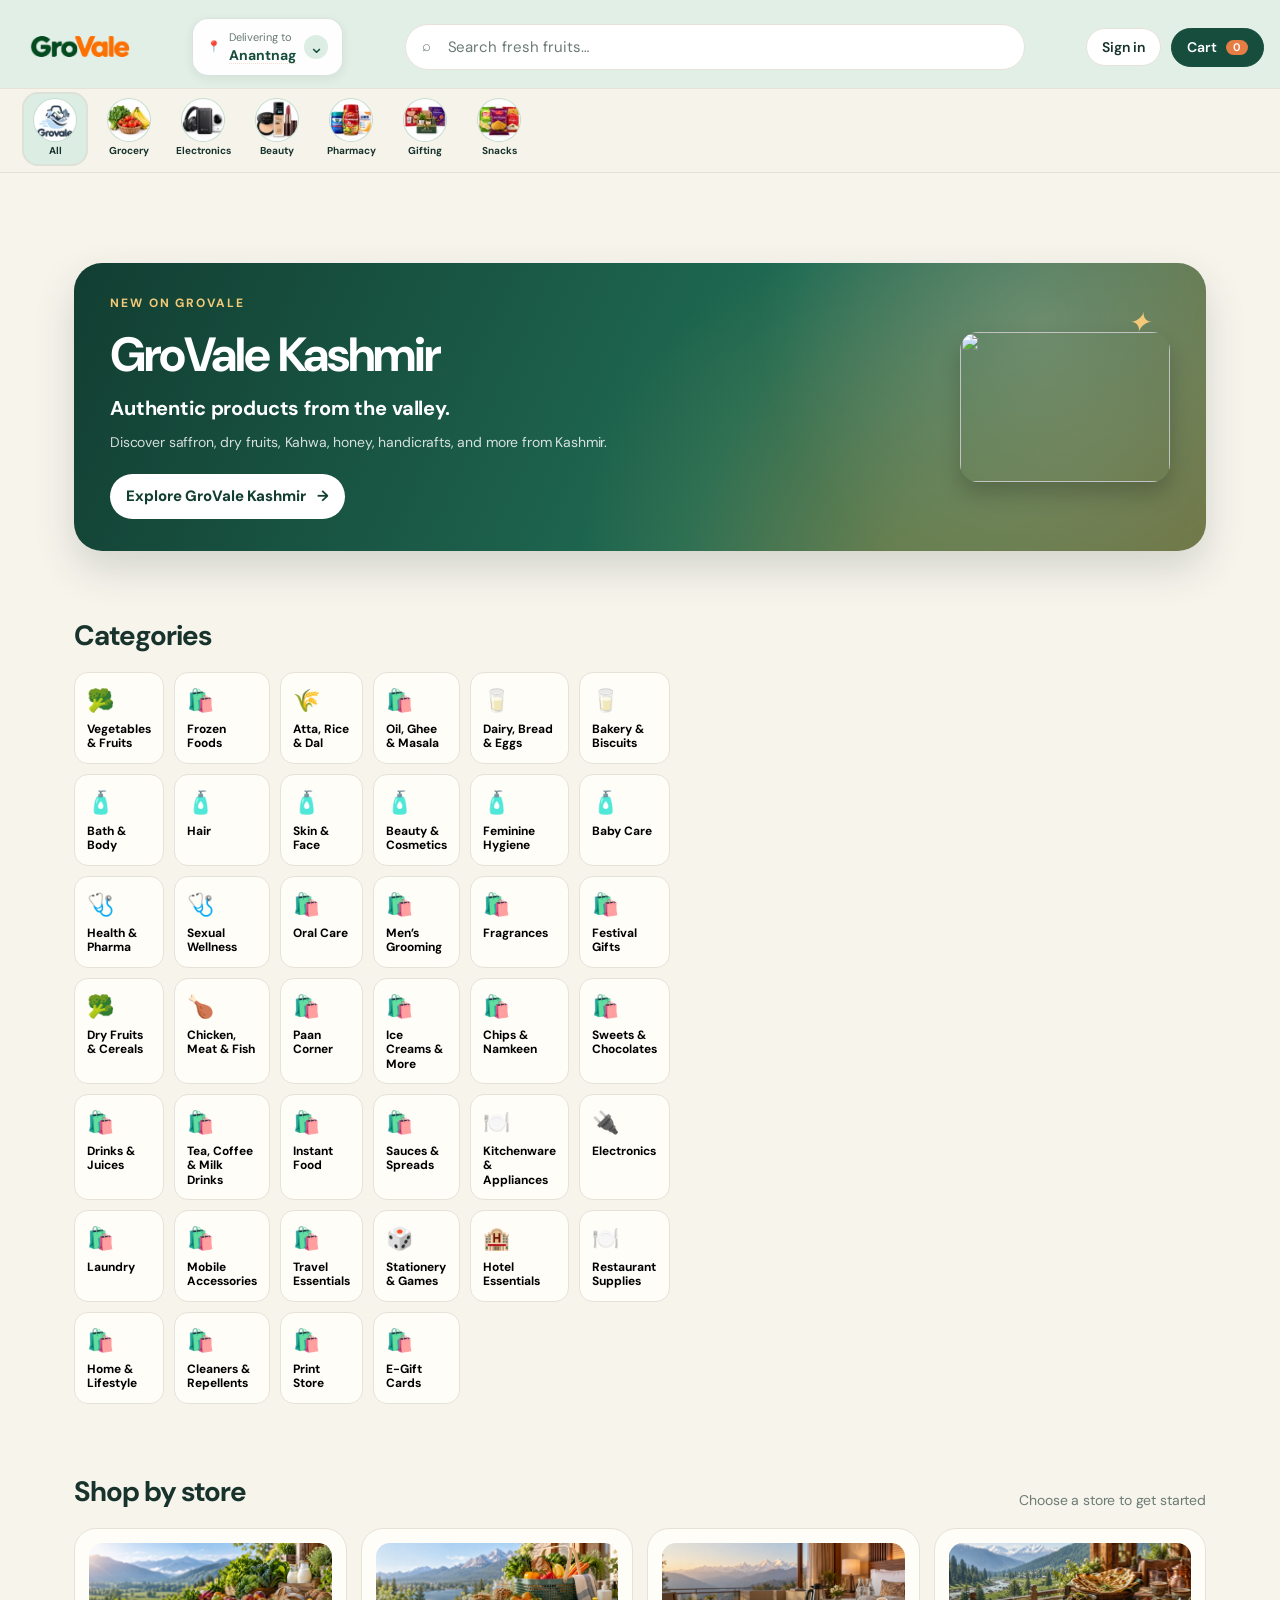
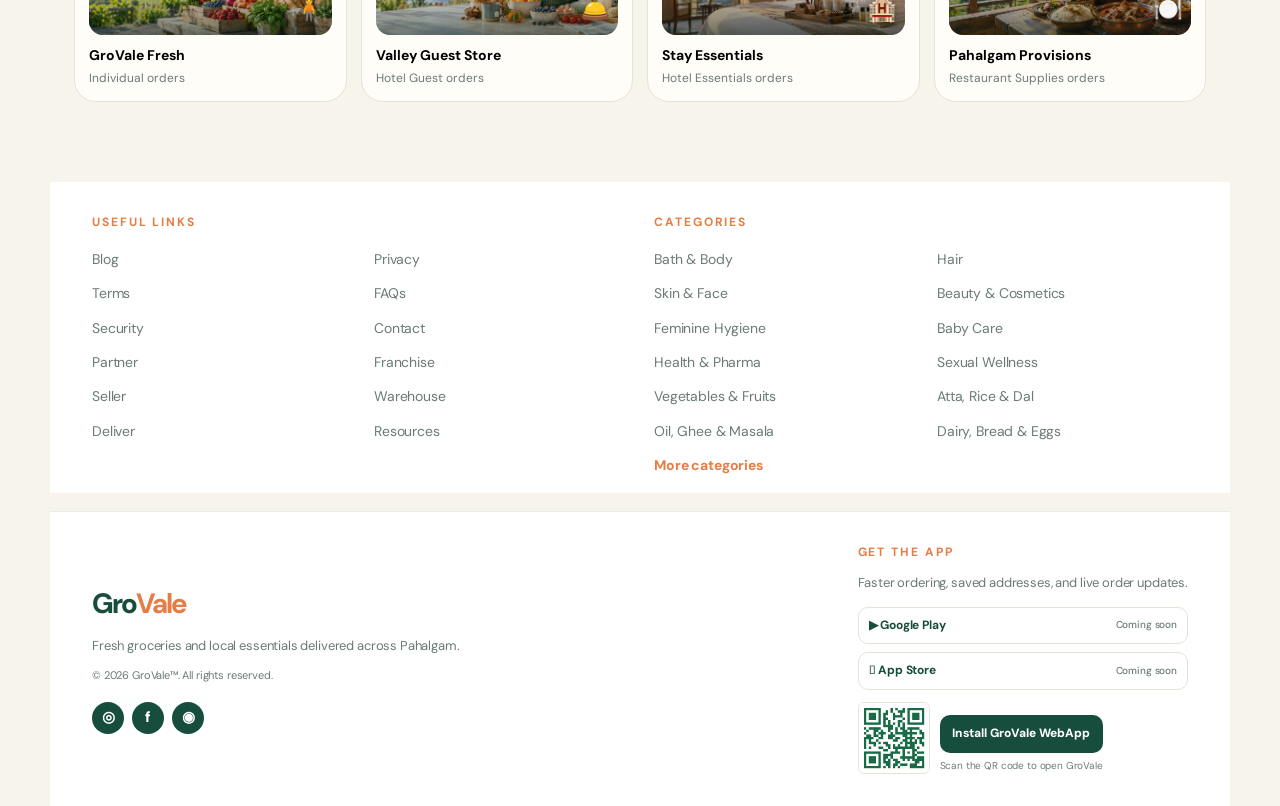
==== commit f578e750: "Load image performance policy" ====
--- a/index.html
+++ b/index.html
@@ -22,7 +22,8 @@
     <script>if('serviceWorker' in navigator){window.addEventListener('load',async()=>{try{const registrations=await navigator.serviceWorker.getRegistrations();await Promise.all(registrations.map(registration=>registration.unregister()));if('caches' in window){const keys=await caches.keys();await Promise.all(keys.filter(key=>key.startsWith('grovale-shell-')).map(key=>caches.delete(key)))}}catch(error){console.warn('Cache refresh unavailable:',error)}})}</script>
     <link rel="stylesheet" href="styles.css?v=20261017-06" />
     <link rel="stylesheet" href="brand-logo.css?v=20261005-01" />
-  </head>
+  <script src="image-loading.js" defer></script>
+</head>
   <body>
     <div id="app"></div>
     <script type="module" src="app.js?v=20261017-30"></script><script>new MutationObserver(()=>{document.querySelectorAll('.compact-category-wrap').forEach(card=>{const name=card.querySelector('strong')?.textContent?.trim().toLowerCase(),img=card.querySelector('img');if(!img)return;if(name==='paan corner')img.src='public/paan-corner.png';if(name==='ice creams & more')img.src='public/ice-creams-more.png'})}).observe(document.body,{childList:true,subtree:true});</script><script src="home-brand.js?v=20261004-01"></script><script type="module" src="customer-role-guard.js?v=20261013-12"></script>
--- a/styles.css
+++ b/styles.css
@@ -213,6 +213,54 @@
 .logo{cursor:pointer}
 .staff-session-banner{max-width:1180px;margin:12px auto 0;padding:11px 16px;display:flex;align-items:center;gap:12px;border:1px solid #dfc887;border-radius:12px;background:#fff4d7;color:#765b25}.staff-session-banner span{color:#8d7140;font-size:13px}.staff-session-banner a{margin-left:auto;color:#765b25;font-weight:800;text-decoration:none}.staff-session-banner .staff-signout{border:1px solid #c99943;border-radius:8px;background:#fffaf0;color:#765b25;padding:7px 10px;font:inherit;font-size:13px;font-weight:800;cursor:pointer}.staff-session-banner .staff-signout:hover{background:#ffefc5}.staff-session #account{background:#fff4d7;border-color:#dfc887;color:#765b25}@media(max-width:700px){.staff-session-banner{margin:10px 12px 0;flex-wrap:wrap;gap:5px 10px}.staff-session-banner a{width:auto;margin-left:auto}.staff-session-banner .staff-signout{width:100%}.staff-session .add,.staff-session #cart{opacity:.55}}
 .mobile-layout-final{display:none}
+/* Delivery header dropdown control */
+.delivery-target .delivery-change,
+.delivery-target.expanded .delivery-change{
+  display:inline-flex!important;
+  align-items:center;
+  justify-content:center;
+  gap:4px;
+  width:auto!important;
+  min-height:28px;
+  padding:5px 9px!important;
+  border:1px solid rgba(40,91,70,.22);
+  border-radius:999px;
+  background:rgba(255,255,255,.78);
+  color:var(--green);
+  font-size:11px!important;
+  font-weight:700;
+  line-height:1;
+  text-decoration:none;
+  box-shadow:0 2px 6px rgba(26,52,42,.06);
+  transition:background .18s ease,border-color .18s ease,box-shadow .18s ease,transform .18s ease;
+}
+.delivery-target .delivery-change::after{
+  content:'⌄';
+  display:inline-block;
+  font-size:14px;
+  line-height:10px;
+  transform:translateY(-1px) rotate(0deg);
+  transition:transform .2s ease;
+}
+.delivery-target .delivery-change:hover,
+.delivery-target .delivery-change:focus-visible{
+  background:#fff;
+  border-color:#9fc4ad;
+  box-shadow:0 4px 10px rgba(26,52,42,.1);
+  transform:translateY(-1px);
+  text-decoration:none;
+  outline:none;
+}
+.delivery-target.expanded .delivery-change{
+  background:var(--mint);
+  border-color:#9fc4ad;
+  box-shadow:0 3px 9px rgba(26,52,42,.1);
+}
+.delivery-target.expanded .delivery-change::after{transform:translateY(1px) rotate(180deg)}
+@media(max-width:600px){
+  .delivery-target .delivery-change,
+  .delivery-target.expanded .delivery-change{min-height:26px;padding:5px 7px!important;font-size:10px!important}
+}
 @media (max-width:600px){
   body{overflow-x:hidden}.header-inner{padding:12px 14px;gap:10px}.logo{font-size:18px;min-width:0}.logo-mark{padding:7px 8px;border-radius:10px}.header-actions{margin-left:auto;gap:6px;min-width:0}.pill-btn{padding:9px 10px;font-size:12px;white-space:nowrap}.search{order:3;margin:0;width:100%}.search input{padding:11px 14px 11px 39px}.main{padding:24px 14px 56px}.hero{gap:20px;margin-bottom:30px}.hero h1{font-size:clamp(36px,12vw,54px);margin:10px 0 14px}.hero p{font-size:15px}.hero-card{min-height:190px;padding:22px;border-radius:22px}.hero-card h3{font-size:26px}.section-head{align-items:flex-start;gap:10px;flex-direction:column;margin:24px 0 14px}.section-head h2{font-size:24px}.category-grid,.product-grid{grid-template-columns:repeat(2,minmax(0,1fr));gap:10px}.category{border-radius:16px;min-height:100px;padding:13px}.product{border-radius:15px;padding:8px}.product-image{height:112px;font-size:46px}.product h3{font-size:13px;margin:10px 3px 4px;line-height:1.25}.product p{font-size:11px;margin:0 3px}.product-footer{margin:11px 3px 3px;gap:5px;font-size:13px}.add{padding:8px 9px;font-size:12px}.toast{right:14px;left:14px;bottom:14px;text-align:center}.drawer-panel{padding:18px 14px}.checkout-sheet{padding:16px;border-radius:20px;max-height:86vh}.checkout-sheet .fields{grid-template-columns:1fr}.payment-options{display:grid;grid-template-columns:1fr 1fr}.info-modal,.confirmation-overlay,.auth-modal{padding:12px}.info-card,.confirmation-card,.auth-card{padding:22px 18px;border-radius:18px;max-height:92vh;overflow:auto}.product-detail-meta{flex-wrap:wrap;gap:7px}.details-table div{grid-template-columns:1fr;gap:3px;padding:11px 12px}
 }
@@ -223,6 +271,10 @@
 @media (max-width:600px){.header .logo{align-self:end}.header .header-actions{align-self:end;margin-top:0}.header .header-actions .pill-btn,.header .header-actions #account,.header .header-actions #cart{height:32px!important;min-height:32px!important;padding-top:4px!important;padding-bottom:4px!important}}
 @media (max-width:600px){.header .search input{padding-left:88px!important}.header .search::before{left:43px!important}}
 .empty-cart{display:grid;gap:10px;justify-items:center;text-align:center;padding:56px 18px}.empty-cart strong{font-size:20px;color:var(--ink)}.empty-cart span{color:var(--muted);font-size:14px}.empty-cart .checkout{max-width:220px;margin-top:8px}
+.delivery-target .delivery-change{display:flex;align-items:center;gap:7px;min-width:0;border:0;font:inherit;text-align:left;cursor:pointer}
+.delivery-target .delivery-change>span:nth-child(2){display:grid;gap:1px;min-width:0}
+.delivery-target .delivery-change strong{display:block;max-width:220px;overflow:hidden;text-overflow:ellipsis;white-space:nowrap}
+@media(max-width:600px){.delivery-target .delivery-change{width:100%;padding:0!important}.delivery-target .delivery-change strong{max-width:100%}}
 .order-address{display:block;color:var(--muted);font-size:12px;margin-top:4px}
 .receipt-brand{display:flex;align-items:baseline;gap:0;border-bottom:2px solid var(--orange);padding:0 0 12px;margin:0 0 18px}.receipt-brand-gro{color:var(--green);font-size:28px;font-weight:800;letter-spacing:-2px}.receipt-brand-vale{color:var(--orange);font-size:28px;font-weight:800;letter-spacing:-2px}.receipt-brand small{margin-left:auto;color:var(--muted);font-size:11px}.order-summary-card{max-width:520px;max-height:min(760px,calc(100vh - 32px));overflow-y:auto}.summary-status{display:inline-block;margin-left:8px;padding:5px 9px;border-radius:999px;background:#e8f3ed;color:var(--green);font-size:12px;vertical-align:middle}.summary-status-cancelled{background:#fff0eb;color:#b84e2c}.summary-status-pending,.summary-status-confirmed{background:#fff6df;color:#946b13}.summary-date{display:block;color:var(--muted);font-size:12px;margin-top:6px}
 .summary-actions{display:flex;justify-content:flex-end;align-items:center;gap:8px;min-height:42px;margin-bottom:4px}.summary-actions .summary-reorder{position:static}.summary-actions .close{position:static}
@@ -235,6 +287,11 @@
 .order-summary-card h2{font:700 clamp(23px,4vw,30px)/1.15 'Playfair Display',serif;letter-spacing:-.025em;color:var(--green);margin:10px 0 4px}.order-summary-card h2 .summary-status{font-family:'DM Sans',sans-serif;font-size:11px;letter-spacing:0}
 .summary-line{display:flex;align-items:center;gap:10px}.summary-product-image{width:42px;height:42px;flex:0 0 42px;border-radius:9px;object-fit:cover;background:var(--mint);border:1px solid var(--line)}
 .summary-rider span{flex:1}.summary-rider span small{display:block;color:var(--muted);font-size:10px;margin-top:3px}.summary-rider .text-button{font-size:11px;white-space:nowrap}.rider-account-card{max-width:480px}.rider-account-hero{display:flex;align-items:center;gap:14px;margin:10px 0 20px}.rider-account-hero .rider-photo{width:58px;height:58px;flex-basis:58px}.rider-account-hero h2{margin:2px 0}.rider-account-hero p{margin:4px 0;color:var(--muted);font-size:12px}.rider-stat-grid{display:grid;grid-template-columns:repeat(3,1fr);gap:8px;margin:14px 0}.rider-stat-grid div{padding:12px 8px;text-align:center;border-radius:12px;background:var(--cream)}.rider-stat-grid strong,.rider-stat-grid small{display:block}.rider-stat-grid strong{font-size:18px;color:var(--green)}.rider-stat-grid small{margin-top:4px;color:var(--muted);font-size:10px}.rider-criteria,.rider-tip-box{border-top:1px solid var(--line);padding-top:14px;margin-top:14px}.rider-criteria h3,.rider-tip-box h3{font-size:14px;margin:0 0 9px}.rider-criteria div{display:flex;justify-content:space-between;padding:7px 0;font-size:12px}.rider-criteria strong{color:var(--green)}.tip-options{display:flex;gap:8px;flex-wrap:wrap}.tip-options button{padding:8px 12px;border:1px solid var(--line);border-radius:999px;background:#fff;cursor:pointer}.tip-options button:hover,.tip-options button.selected{border-color:var(--orange);background:var(--cream)}.rider-tip-box small{display:block;color:var(--muted);font-size:11px;margin-top:8px}
+.rider-rating-actions{border-top:1px solid var(--line);padding-top:14px;margin-top:14px}.rider-rating-actions h3{font-size:14px;margin:0 0 9px}.rating-stars{display:flex;gap:6px}.rating-stars button{border:1px solid var(--line);border-radius:999px;background:#fff;color:var(--orange);cursor:pointer;font-size:17px;line-height:1;padding:8px 10px;touch-action:manipulation}.rating-stars button:hover,.rating-stars button:focus-visible{background:var(--cream);border-color:var(--orange)}.rider-rating-actions small{display:block;color:var(--muted);font-size:11px;margin-top:8px}
+.summary-rating{margin:12px 0 16px;padding:12px;border:1px solid var(--line);border-radius:12px;background:var(--cream)}.summary-rating strong{display:block;font-size:13px;margin-bottom:8px}.summary-rating small{display:block;color:var(--muted);font-size:11px;margin-top:8px}
+.summary-rider .rider-photo-fallback{width:34px!important;height:34px!important;flex-basis:34px!important;font-size:14px!important;line-height:1!important}
+.delivery-rating-prompt{position:fixed;right:12px;bottom:12px;z-index:1200;display:grid;gap:8px;box-sizing:border-box;width:min(330px,calc(100vw - 24px));max-width:calc(100vw - 24px);padding:14px;border:1px solid var(--line);border-radius:16px;background:#fff;box-shadow:0 12px 34px rgba(13,35,28,.18);overflow:hidden}.delivery-rating-prompt strong{font-size:16px;color:var(--green)}.delivery-rating-prompt span{color:var(--muted);font-size:13px}.delivery-rating-prompt .rating-stars{display:flex;justify-content:space-between;gap:4px;width:100%;overflow:hidden}.delivery-rating-prompt .rating-stars button{flex:1 1 0;min-width:0;padding:7px 2px;font-size:15px;white-space:nowrap}.delivery-rating-prompt>.text-button{justify-self:start;font-size:12px}
+.floating-order-rating{display:flex;align-items:center;justify-content:space-between;gap:8px;margin-top:8px;padding-top:8px;border-top:1px solid rgba(255,255,255,.22)}.floating-order-rating span{font-size:12px;font-weight:700}.floating-order-rating .rating-stars{display:flex;gap:3px}.floating-order-rating .rating-stars button{min-width:0;padding:3px 5px;border:0;background:transparent;color:var(--orange);font-size:13px;line-height:1;cursor:pointer}
 .rider-photo{width:34px;height:34px;flex:0 0 34px;border-radius:50%;object-fit:cover;background:var(--mint);display:grid;place-items:center}.rider-photo-fallback{font-size:17px}.assigned-rider .rider-name{flex:1}
 .receipt-help-note{margin:16px 0 0;padding-top:12px;border-top:1px solid var(--line);color:var(--muted);font-size:12px;line-height:1.45;text-align:center}
 .site-footer{grid-template-columns:1.1fr .8fr 1.1fr .95fr;gap:34px}.footer-brand-column p,.footer-download p{color:var(--muted);font-size:13px;line-height:1.5;margin:12px 0}.footer-brand-column>small{color:var(--muted);font-size:11px}.footer-wordmark{font-size:28px;font-weight:800;letter-spacing:-2px;color:var(--green)}.footer-wordmark b{color:var(--orange)}.footer-socials{display:flex;gap:8px;margin-top:18px}.footer-socials a{display:grid;place-items:center;width:32px;height:32px;border-radius:50%;background:var(--green);color:#fff;text-decoration:none;font-weight:800}.footer-download strong{display:block;margin-top:8px}.download-buttons{display:grid;gap:8px;margin-top:14px}.download-buttons a{display:flex;align-items:center;justify-content:space-between;gap:8px;padding:9px 10px;border:1px solid var(--line);border-radius:10px;color:var(--green);font-size:12px;font-weight:700;text-decoration:none}.download-buttons a small{color:var(--muted);font-size:10px;font-weight:500}@media(max-width:900px){.site-footer{grid-template-columns:repeat(2,1fr);gap:28px}}@media(max-width:600px){.site-footer{grid-template-columns:1fr;gap:26px}.footer-links{grid-template-columns:repeat(2,1fr)}}
@@ -278,7 +335,7 @@
 @media(max-width:800px){.site-footer{grid-template-columns:1fr!important;align-items:start!important}.site-footer .footer-download{max-width:none}.site-footer .footer-brand-column{width:100%}}
 .toast{z-index:1100}
 @media(max-width:600px){.toast{top:auto;right:12px;bottom:max(12px,env(safe-area-inset-bottom));left:12px;transform:none;width:auto;max-width:none;padding:13px 15px;line-height:1.35;text-align:center}}
-.confirmation-overlay{z-index:1000;overflow-y:auto;overscroll-behavior:contain;opacity:0;visibility:hidden;transition:opacity .18s ease,visibility .18s ease;padding:max(20px,env(safe-area-inset-top)) max(20px,env(safe-area-inset-right)) max(20px,env(safe-area-inset-bottom)) max(20px,env(safe-area-inset-left))}.confirmation-overlay.is-visible{opacity:1;visibility:visible}.confirmation-card{max-height:calc(100dvh - 40px);overflow-y:auto;transform:translateY(10px);transition:transform .18s ease}.confirmation-overlay.is-visible .confirmation-card{transform:translateY(0)}.confirmation-open{overflow:hidden}
+.confirmation-overlay{display:none!important;z-index:1000;overflow-y:auto;overscroll-behavior:contain;opacity:0;visibility:hidden;pointer-events:none;transition:opacity .18s ease,visibility .18s ease;padding:max(20px,env(safe-area-inset-top)) max(20px,env(safe-area-inset-right)) max(20px,env(safe-area-inset-bottom)) max(20px,env(safe-area-inset-left))}.confirmation-overlay.is-visible{display:grid!important;opacity:1;visibility:visible;pointer-events:auto}.confirmation-card{max-height:calc(100dvh - 40px);overflow-y:auto;transform:translateY(10px);transition:transform .18s ease}.confirmation-overlay.is-visible .confirmation-card{transform:translateY(0)}.confirmation-open{overflow:hidden}
 @media(max-width:600px){.confirmation-overlay{min-height:100dvh;padding:12px}.confirmation-card{width:100%;max-height:calc(100dvh - 24px);padding:22px 18px;border-radius:18px}.confirmation-card h2{font-size:27px}.confirmation-lead{margin-bottom:16px}.confirmation-details{margin-bottom:16px}.confirmation-details div{padding:8px 0}}
 .footer-download strong{display:none!important}
 .install-app-button{display:block;width:100%;margin-top:12px;padding:10px 12px;border:0;border-radius:10px;background:var(--green);color:#fff;font:inherit;font-size:12px;font-weight:800;cursor:pointer}.install-app-button:hover{background:var(--orange)}
@@ -340,12 +397,15 @@
 @media(max-width:600px){.category-preview-expanded .category-list-desktop{display:none!important}.category-preview-expanded .category-groups-mobile{display:block!important}}
 .store-category-image{height:92px;border-radius:14px;background-color:var(--mint);background-size:cover;background-position:center;display:flex;align-items:flex-end;justify-content:flex-end;padding:8px;position:relative;overflow:hidden}.store-category-image::after{content:'';position:absolute;inset:0;background:linear-gradient(180deg,transparent 35%,rgba(10,34,27,.58));}.store-category-image span{position:relative;z-index:1;font-size:24px;filter:drop-shadow(0 1px 2px rgba(0,0,0,.4))}.store-category strong{font-size:14px}.store-category small{text-transform:none}.shop-by-store-grid .store-category{padding:14px}.shop-by-store-grid .store-category:hover .store-category-image{transform:scale(1.02)}
 @media(max-width:600px){.store-category-image{height:82px}.shop-by-store-grid .store-category{padding:10px}.store-category strong{font-size:12px}}
-.category-route-loading{position:fixed;inset:0;z-index:2000;display:grid;place-items:center;align-content:center;gap:10px;background:var(--cream);color:var(--green);font-weight:700}.category-route-loading-mark{font:700 32px 'Playfair Display',serif;color:var(--green)}.category-route-loading span{color:var(--muted);font-size:13px;font-weight:600}.category-route-loading-mark::after{content:' ···';letter-spacing:3px;animation:grovale-loading-dots 1.2s ease-in-out infinite}@keyframes grovale-loading-dots{0%,100%{opacity:.25}50%{opacity:1}}
+.category-route-loading{display:none!important;position:fixed;inset:0;z-index:2000;place-items:center;align-content:center;gap:10px;background:var(--cream);color:var(--green);font-weight:700;pointer-events:none}.category-route-loading-mark{font:700 32px 'Playfair Display',serif;color:var(--green)}.category-route-loading span{color:var(--muted);font-size:13px;font-weight:600}.category-route-loading-mark::after{content:' ···';letter-spacing:3px;animation:grovale-loading-dots 1.2s ease-in-out infinite}@keyframes grovale-loading-dots{0%,100%{opacity:.25}50%{opacity:1}}
 .grocery-quick-nav{display:flex;gap:10px;overflow-x:auto;padding:2px 2px 12px;margin:0 0 12px;scrollbar-width:thin;overscroll-behavior-x:contain}.grocery-quick-nav button{flex:0 0 82px;display:flex;flex-direction:column;align-items:center;gap:5px;padding:8px 5px;background:var(--paper);border:1px solid var(--line);border-radius:14px;color:var(--ink);font-size:10px;text-align:center}.grocery-quick-nav button span{width:40px;height:40px;border-radius:50%;display:grid;place-items:center;background:var(--mint);font-size:22px}.grocery-quick-nav button strong{font-size:10px;line-height:1.1}.grocery-quick-nav button:hover{border-color:var(--green);transform:translateY(-2px)}
 .universal-quick-nav{gap:12px}.universal-quick-nav button{flex:0 0 52px;width:52px;height:52px;padding:4px;border-radius:50%;justify-content:center}.universal-quick-nav button span{width:42px;height:42px;background:var(--mint);font-size:22px}.universal-quick-nav button strong{display:none}
 .header:has(.site-quick-nav){border-bottom:0}.header:has(.site-quick-nav) .header-inner{padding-bottom:12px;position:relative;z-index:12}.site-quick-nav{position:relative;display:flex;gap:12px;padding:5px 24px 8px;margin-top:0;background:rgba(247,244,236,.97);border-top:1px solid var(--line);border-bottom:1px solid var(--line);z-index:9}.site-quick-nav button{flex:0 0 auto;width:auto;height:46px;min-height:46px;border:0;border-radius:999px;display:flex;align-items:center;gap:6px;padding:3px 8px 3px 4px;background:transparent;color:var(--ink)}.site-quick-nav button span{width:40px;height:40px;font-size:21px;background:rgba(247,244,236,.97);border:1px solid rgba(40,91,70,.12)}.site-quick-nav button strong{display:block;font-size:11px;white-space:nowrap}.site-quick-nav button:hover{transform:translateY(-1px);border-color:var(--green)}
 .site-quick-nav button.is-selected{background:var(--mint);border-color:#b7d3c0;box-shadow:0 0 0 2px rgba(40,91,70,.12)}
 @media(max-width:600px){.site-quick-nav{padding:6px 14px 8px;gap:8px}.site-quick-nav button{padding-right:8px}.site-quick-nav button strong{font-size:10px}}
+@media(max-width:700px){.header .search input,#search{font-size:16px!important;line-height:1.2;transform:none!important}}
+@media(max-width:700px){.header .search input:focus::placeholder,#search:focus::placeholder{color:transparent;opacity:0}.header .search input::placeholder,#search::placeholder{transition:opacity .15s ease,color .15s ease}}
+.search:focus-within::before{opacity:0!important;visibility:hidden}
 .category-page-head{display:flex;align-items:center;gap:10px}.category-page-head .category-back{flex:0 0 auto;padding:0;font-size:0}.category-page-head .category-back::before{content:'←';font-size:22px;line-height:1}.category-back-label{font-size:14px;font-weight:700;color:var(--ink)}
 .category-page-head .category-back{background:transparent;color:var(--green);width:32px;height:32px;border-radius:50%;display:grid;place-items:center}.category-page-head .category-back-label{display:none}.category-page-head h2{display:block!important;font:700 16px 'DM Sans',sans-serif;margin:0;color:var(--ink)}
 .category-page-head .category-back{background:#e8eee9;color:transparent!important;text-indent:-9999px;overflow:hidden;width:28px;height:28px;min-height:28px;transition:transform .18s ease,background .18s ease;cursor:pointer}.category-page-head .category-back::before{color:#6f897c;text-indent:0;font-size:19px;transition:transform .18s ease}.category-page-head .category-back:hover,.category-page-head .category-back:focus-visible{background:#dce8df;transform:translateX(-3px);outline:2px solid #b9cfc1;outline-offset:2px}.category-page-head .category-back:hover::before,.category-page-head .category-back:focus-visible::before{transform:translateX(-2px)}
@@ -400,6 +460,14 @@
   .category-page-layout{height:auto;min-height:calc(100dvh - 100px);overflow:visible;}
   .category-page-layout .category-page-results{height:auto;min-height:0;overflow:visible!important;overscroll-behavior:auto;-webkit-overflow-scrolling:auto;}
   .category-page-layout .subcategory-filter-sidebar{position:sticky!important;top:190px!important;left:auto!important;width:auto!important;height:min(420px,calc(100dvh - 214px))!important;max-height:min(420px,calc(100dvh - 214px))!important;overflow-y:auto;overscroll-behavior:contain;-webkit-overflow-scrolling:touch;z-index:5;}
+  .category-page-layout .category-page-results,
+  .category-page-layout .category-page-results *,
+  .compact-category,
+  .compact-category *,
+  .product .add,
+  .product .qty button,
+  .header button,
+  .search input{pointer-events:auto;touch-action:manipulation;}
 }
 .category-route-loading { pointer-events: none; }
 .compact-category,
@@ -409,3 +477,92 @@
 .account-header{padding:18px 20px!important;background:linear-gradient(135deg,#eff8f2,#fff)!important;border:1px solid #d7e8dc!important;border-radius:22px!important;box-shadow:0 10px 26px rgba(26,52,42,.06)!important}.account-header:before{content:'👋';display:grid;place-items:center;width:44px;height:44px;border-radius:14px;background:var(--green);color:#fff;font-size:22px;margin-right:14px}.account-header h2{color:var(--green);font-size:30px!important}.account-header p{font-size:13px!important}.account-section#account-profile{background:linear-gradient(180deg,#fff,#fbfdfb);border-color:#dcebe0;box-shadow:0 10px 28px rgba(26,52,42,.06)}#account-profile h2{color:var(--green);font-size:25px!important}.details-table{border-color:#dcebe0;box-shadow:0 4px 14px rgba(26,52,42,.04)}.details-table div{padding:15px 16px}.details-table span{text-transform:uppercase;letter-spacing:.08em;font-size:10px;font-weight:700;color:#789487}.details-table strong{color:var(--ink);font-size:14px}.account-sidebar nav button{border:1px solid transparent}.account-sidebar nav button.active{box-shadow:0 4px 10px rgba(26,52,42,.08)}
 .address-label-choices{display:flex;gap:8px;margin:4px 0 8px}.address-label-choices button{flex:1;padding:9px 10px;border:1px solid var(--line);border-radius:9px;background:#fff;color:var(--ink);font-weight:600;font-size:12px}.address-label-choices button.selected{border-color:var(--green);background:var(--mint);color:var(--green);box-shadow:0 0 0 2px #dceee3}
 @media(max-width:600px){.header .delivery-target .delivery-change{display:inline-flex!important;visibility:visible;opacity:1;width:auto!important;height:auto!important;min-height:0;padding:0!important;color:var(--orange);font-size:11px!important;white-space:nowrap;position:relative;z-index:3}}
+/* Make the delivery selector read as an obvious button on small screens. */
+.header .delivery-target .delivery-change,
+.header .delivery-target.expanded .delivery-change{
+  display:flex!important;
+  align-items:center;
+  gap:8px;
+  width:100%!important;
+  min-height:58px;
+  padding:9px 14px!important;
+  border:1px solid rgba(40,91,70,.16);
+  border-radius:16px;
+  background:rgba(255,255,255,.92);
+  color:var(--green);
+  box-shadow:0 3px 10px rgba(26,52,42,.08);
+  text-decoration:none;
+}
+.header .delivery-target .delivery-change::after{
+  content:'⌄'!important;
+  display:grid;
+  place-items:center;
+  flex:0 0 24px;
+  width:24px;
+  height:24px;
+  margin-left:auto;
+  border-radius:50%;
+  background:var(--mint);
+  color:var(--green);
+  font-size:18px;
+  line-height:1;
+  transform:none;
+}
+.header .delivery-target.expanded .delivery-change::after{transform:rotate(180deg)}
+.header .delivery-target .delivery-change:hover,
+.header .delivery-target .delivery-change:focus-visible{border-color:#9fc4ad;box-shadow:0 5px 14px rgba(26,52,42,.12);outline:2px solid rgba(159,196,173,.35);outline-offset:2px}
+@media(max-width:600px){.header .delivery-target .delivery-change{min-height:58px;padding:9px 12px!important}.header .delivery-target .delivery-change strong{max-width:calc(100vw - 115px)}}
+/* Compact, modern sign-in sheet for phones. */
+@media(max-width:600px){
+  #auth-modal{padding:14px;align-items:end;background:rgba(11,30,24,.32)}
+  #auth-modal .auth-card{width:100%;max-width:390px;padding:20px 18px 16px;border-radius:22px;box-shadow:0 18px 50px rgba(11,30,24,.2)}
+  #auth-modal .auth-card .close{width:32px;height:32px;position:absolute;right:14px;top:14px}
+  #auth-modal .auth-card .eyebrow{font-size:10px;letter-spacing:.12em;margin-bottom:4px}
+  #auth-modal .auth-card h2{font:700 26px/1.1 'DM Sans',sans-serif;letter-spacing:-.04em;margin:4px 38px 6px 0;color:var(--green)}
+  #auth-modal .auth-card p{font-size:13px;line-height:1.4;margin:0 30px 14px 0;color:var(--muted)}
+  #auth-modal .auth-card input{height:44px;margin:8px 0;padding:10px 12px;border-radius:11px;font-size:14px;background:#fff}
+  #auth-modal .auth-card .checkout{min-height:44px;margin:8px 0 5px;border-radius:11px;font-size:14px}
+  #auth-modal .auth-card .text-button{padding:6px 4px;font-size:12px;line-height:1.25;color:var(--green)}
+  #auth-modal .auth-card #auth-message{font-size:12px;margin-top:8px}
+  #auth-modal .auth-card .auth-create-action{display:block;width:100%;min-height:42px;margin:8px 0 4px;padding:10px 12px;border:1px solid var(--orange);border-radius:11px;background:#fff4ed;color:#a95031;font-size:14px;font-weight:800}
+  #auth-modal .auth-card .auth-create-action:hover,#auth-modal .auth-card .auth-create-action:focus-visible{background:var(--orange);color:#fff;outline:2px solid rgba(228,133,95,.25);outline-offset:2px}
+  #auth-modal .auth-card .auth-forgot-action,#auth-modal .auth-card .auth-browse-action{font-size:11px;color:var(--muted);font-weight:600}
+}
+/* Compact Blinkit-style location control: label first, search remains separate. */
+@media(max-width:600px){
+  .header .delivery-target{width:auto;max-width:78vw;padding:4px 0 0!important;border-top:0;overflow:visible}
+  .header .delivery-target .delivery-change,
+  .header .delivery-target.expanded .delivery-change{width:auto!important;min-height:40px;padding:4px 6px!important;border:0;border-radius:10px;background:transparent;box-shadow:none;gap:6px}
+  .header .delivery-target .delivery-change>span:first-child{font-size:16px;line-height:1}
+  .header .delivery-target .delivery-change>span:nth-child(2){gap:0}
+  .header .delivery-target .delivery-change small{font-size:9px;line-height:1.05}
+  .header .delivery-target .delivery-change strong{max-width:230px;font-size:12px;line-height:1.1;white-space:nowrap;overflow:hidden;text-overflow:ellipsis}
+  .header .delivery-target .delivery-change::after{flex:0 0 17px;width:17px;height:17px;background:transparent;font-size:16px}
+  .header .delivery-target .delivery-change:hover,.header .delivery-target .delivery-change:focus-visible{border:0;box-shadow:none;outline:2px solid rgba(159,196,173,.45);outline-offset:1px}
+}
+/* Homepage usability and mobile performance guardrails. */
+:where(button,a,input,select):focus-visible{outline:3px solid rgba(23,107,69,.32);outline-offset:3px}
+:where(.category,.compact-category,.product,.store-category,.banner-action,.add,.pill-btn){-webkit-tap-highlight-color:rgba(23,107,69,.14);touch-action:manipulation}
+@media(min-width:701px){.main>section:not(:first-child),.site-footer{content-visibility:auto;contain-intrinsic-size:1px 520px}}
+.category-grid,.compact-category-grid,.product-grid,.banner-track{scroll-margin-top:120px}
+.app-loading{padding:32px;text-align:center}
+#continue-browsing{position:relative;z-index:3;pointer-events:auto;touch-action:manipulation;-webkit-user-select:none;user-select:none}
+.store-page-head{padding:18px 0 14px}.store-page-head .category-back{display:inline-flex;width:auto;min-height:36px;padding:8px 12px!important;margin-bottom:14px;background:var(--mint);border-radius:999px;color:var(--green);font-size:12px!important;text-indent:0}.store-page-head h2{margin:5px 0 6px;font:700 clamp(28px,5vw,42px)/1.05 'DM Sans',sans-serif;letter-spacing:-.045em;color:var(--green)}.store-page-head p{max-width:560px;margin:0;color:var(--muted);line-height:1.5}.store-page-categories{display:grid;grid-template-columns:repeat(3,minmax(0,1fr));gap:12px;margin:16px 0 20px}.store-page-category{display:grid;grid-template-columns:auto 1fr;grid-template-rows:auto auto;gap:2px 10px;align-items:center;padding:15px;text-align:left;background:var(--paper);border:1px solid var(--line);border-radius:16px;color:var(--ink);min-height:78px;transition:transform .18s,box-shadow .18s,border-color .18s}.store-page-category>span{grid-row:1/-1;font-size:26px}.store-page-category strong{font-size:14px}.store-page-category small{color:var(--muted);font-size:11px}.store-page-category:hover,.store-page-category:focus-visible{transform:translateY(-2px);border-color:var(--green);box-shadow:var(--shadow);outline:none}.store-page-checkout{padding:12px 18px;border-radius:999px;background:var(--orange);color:#fff;font-weight:800;font-size:13px}@media(max-width:600px){.store-page-head{padding-top:10px}.store-page-categories{grid-template-columns:1fr 1fr;gap:9px}.store-page-category{padding:12px;min-height:72px}.store-page-category strong{font-size:12px}.store-page-category small{font-size:10px}.store-page-checkout{width:100%;min-height:44px}}
+#floating-order-status .floating-order-rating{display:none!important}
+.live-order-rating{display:grid;gap:6px;margin-top:8px;padding-top:8px;border-top:1px solid rgba(255,255,255,.22)}.live-order-rating span{font-size:12px;font-weight:700}.live-order-rating .rating-stars{display:flex;gap:4px}.live-order-rating button{border:0;background:transparent;color:var(--orange);font-size:16px;padding:2px;cursor:pointer}
+/* GroVale Kashmir homepage feature */
+.kashmir-feature{display:flex;justify-content:space-between;align-items:stretch;gap:24px;margin:28px 0 34px;padding:32px 36px;border-radius:28px;overflow:hidden;position:relative;background:linear-gradient(115deg,#123e32 0%,#1f6a52 58%,#d58a3d 150%);color:#fff;box-shadow:0 18px 40px rgba(26,52,42,.16)}
+.kashmir-feature:before{content:'';position:absolute;inset:0;background:radial-gradient(circle at 85% 20%,rgba(255,255,255,.18),transparent 28%),radial-gradient(circle at 72% 100%,rgba(238,180,87,.22),transparent 36%);pointer-events:none}
+.kashmir-page{padding-top:28px}.kashmir-hero{display:grid;grid-template-columns:1.05fr .95fr;gap:28px;align-items:center;padding:44px;border-radius:30px;background:linear-gradient(120deg,#123e32,#2b765d);color:#fff;overflow:hidden}.kashmir-hero .eyebrow{color:#f4c978}.kashmir-hero h1{font:700 clamp(42px,7vw,78px)/.95 'Playfair Display',serif;margin:12px 0 18px;letter-spacing:-.05em}.kashmir-hero p{max-width:480px;color:#dbece3;font-size:18px;line-height:1.55}.kashmir-hero img{width:100%;height:300px;object-fit:cover;border-radius:22px;box-shadow:0 20px 38px rgba(0,0,0,.2)}.kashmir-primary{margin-top:12px;border-radius:999px;padding:13px 18px;background:#f4c978;color:#123e32;font-weight:800}.kashmir-primary b{margin-left:8px}.kashmir-story{display:grid;grid-template-columns:1fr 1fr;gap:40px;padding:58px 10px 34px;align-items:end}.kashmir-story h2,.kashmir-collections h2{font:600 clamp(28px,4vw,42px)/1.05 'Playfair Display',serif;margin:8px 0}.kashmir-story p{color:var(--muted);line-height:1.7;max-width:500px}.kashmir-collection-grid{display:grid;grid-template-columns:repeat(3,1fr);gap:16px}.kashmir-collection-grid button{padding:0 0 18px;text-align:left;border:1px solid var(--line);background:var(--paper);border-radius:20px;overflow:hidden}.kashmir-collection-grid img{width:100%;height:170px;object-fit:cover;display:block}.kashmir-collection-grid strong,.kashmir-collection-grid span{display:block;margin:14px 16px 0}.kashmir-collection-grid strong{font-size:18px}.kashmir-collection-grid span{color:var(--green);font-size:13px;font-weight:700}.kashmir-values{display:grid;grid-template-columns:repeat(3,1fr);gap:12px;margin:38px 0 12px}.kashmir-values div{padding:20px;background:var(--paper);border:1px solid var(--line);border-radius:16px}.kashmir-values span{display:block;color:var(--orange);font-size:24px}.kashmir-values strong,.kashmir-values small{display:block;margin-top:8px}.kashmir-values small{color:var(--muted);line-height:1.45}@media(max-width:700px){.kashmir-hero{grid-template-columns:1fr;padding:24px;border-radius:22px}.kashmir-hero img{height:190px;order:-1}.kashmir-hero p{font-size:15px}.kashmir-story{grid-template-columns:1fr;gap:8px;padding:36px 2px 24px}.kashmir-collection-grid,.kashmir-values{grid-template-columns:1fr}.kashmir-collection-grid img{height:150px}}
+.kashmir-feature-copy,.kashmir-feature-art{position:relative;z-index:1}.kashmir-feature-copy{max-width:620px}.kashmir-feature .eyebrow{color:#f4c978}.kashmir-feature h2{font-size:clamp(30px,4vw,48px);margin:8px 0 4px;letter-spacing:-.04em}.kashmir-feature-copy p{font-size:20px;font-weight:700;margin:0 0 9px}.kashmir-feature-copy>span{display:block;color:rgba(255,255,255,.82);max-width:560px;font-size:14px;line-height:1.55}.kashmir-feature-action{margin-top:20px;background:#fff;color:#123e32;border-radius:999px;padding:12px 16px;font-weight:800}.kashmir-feature-action b{margin-left:8px}.kashmir-feature-art{min-width:190px;display:grid;place-items:center;text-align:center}.kashmir-feature-art img{width:210px;max-width:100%;height:150px;object-fit:cover;border-radius:18px;mix-blend-mode:screen;filter:saturate(.92) contrast(1.04);box-shadow:0 12px 22px rgba(0,0,0,.2)}.kashmir-feature-art i{position:absolute;top:8px;right:20px;color:#f4c978;font-size:28px}
+@media(max-width:700px){.kashmir-feature{margin:10px 0 15px;padding:14px 16px;border-radius:17px;min-height:0}.kashmir-feature h2{font-size:27px}.kashmir-feature-art{min-width:60px;align-content:center}.kashmir-feature-art img{width:92px;height:78px;border-radius:12px}.kashmir-feature-art i{top:0;right:3px;font-size:18px}.kashmir-feature-copy p{font-size:14px;margin-bottom:4px}.kashmir-feature-copy>span{font-size:10.5px;line-height:1.3}.kashmir-feature-action{margin-top:10px;padding:8px 11px;font-size:10.5px}}
+/* Lightweight image thumbnails for the quick category navigation */
+.site-quick-nav button span{overflow:hidden}
+.site-quick-nav button span img{display:block;width:100%;height:100%;object-fit:cover}
+.site-quick-nav button{width:52px!important;height:52px!important;min-height:52px!important;flex:0 0 52px!important;padding:4px!important;border-radius:50%!important;justify-content:center;gap:0}
+.site-quick-nav button span{display:block;width:44px!important;height:44px!important;min-width:44px;border-radius:50%;background:var(--mint);border:1px solid rgba(40,91,70,.12)}
+.site-quick-nav button strong{display:none!important}
+.site-quick-nav button{width:62px!important;height:auto!important;min-height:70px!important;flex:0 0 62px!important;padding:4px 2px!important;border-radius:14px!important;display:flex!important;flex-direction:column;align-items:center;justify-content:flex-start;gap:4px}
+.site-quick-nav button strong{display:block!important;font-size:10px;line-height:1.05;white-space:nowrap}
+ .kashmir-product-section{margin:28px 0 38px}.kashmir-section-head{display:flex;justify-content:space-between;align-items:center;margin-bottom:14px}.kashmir-section-head h3{font:600 27px 'Playfair Display',serif;margin:0}.kashmir-section-head button{background:none;color:var(--green);font-size:13px;font-weight:800}.kashmir-product .product-image{background:#e8f1e8}.kashmir-product .product-footer strong{font-size:17px}
+.payment-options{display:grid;gap:10px}.payment-options label{display:flex;align-items:center;gap:8px}.payment-badge{font-size:11px;color:var(--muted);background:var(--cream);border-radius:999px;padding:3px 7px}
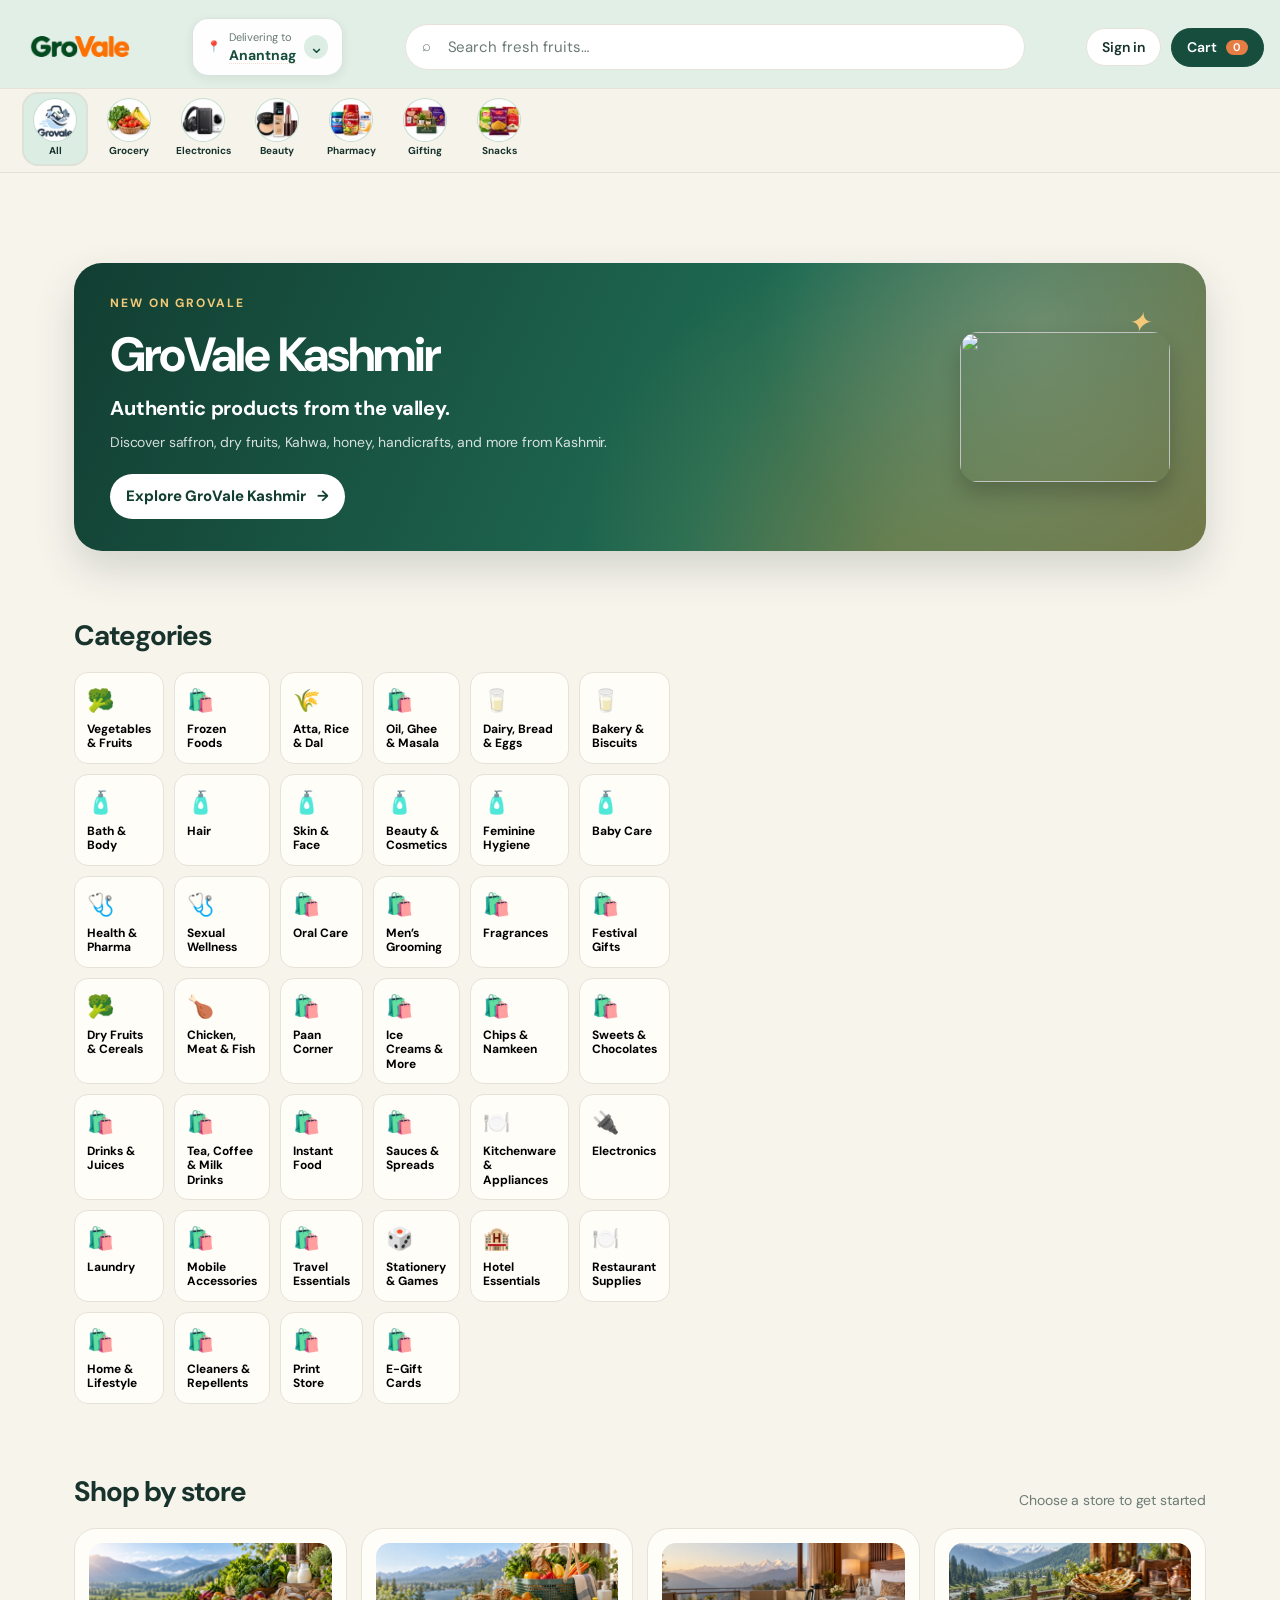
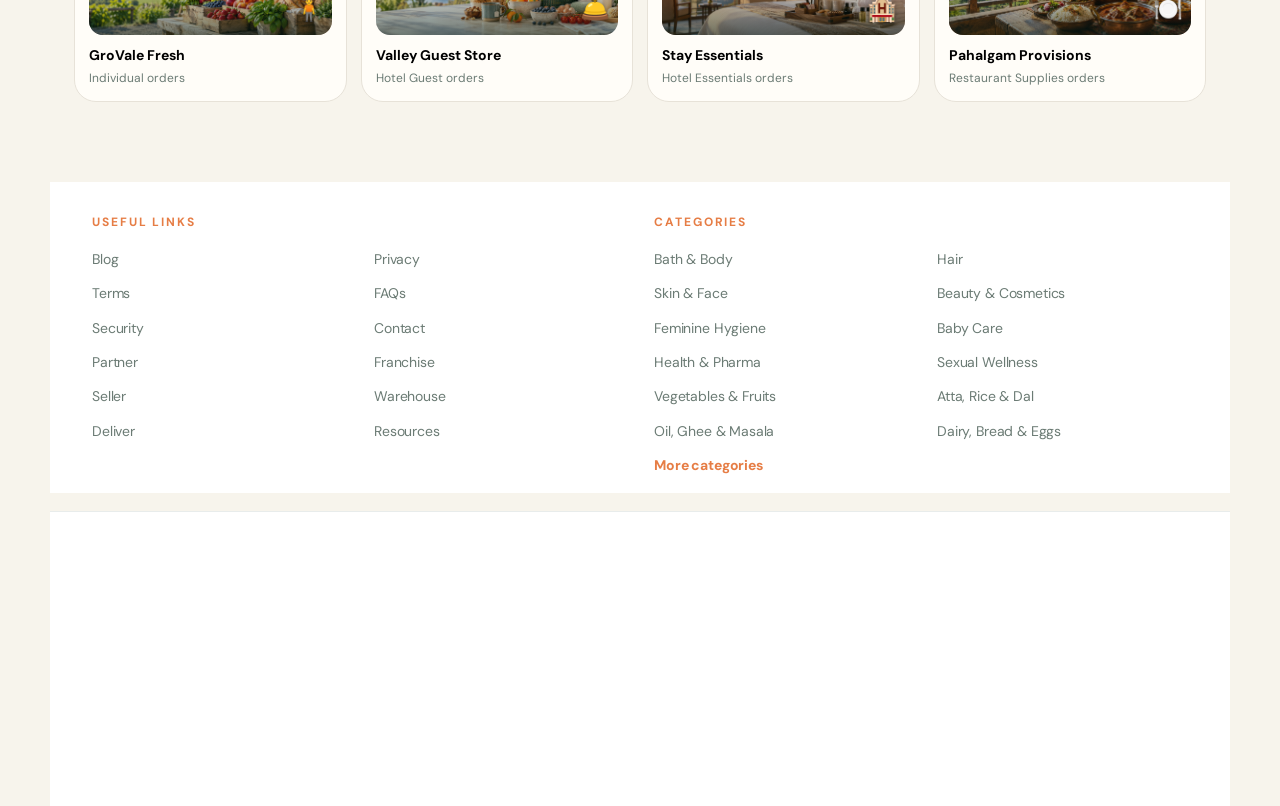
==== commit 6702bdda: "Load checkout payment UI" ====
--- a/index.html
+++ b/index.html
@@ -23,6 +23,7 @@
     <link rel="stylesheet" href="styles.css?v=20261017-06" />
     <link rel="stylesheet" href="brand-logo.css?v=20261005-01" />
   <script src="image-loading.js" defer></script>
+<script src="payment-ui.js" defer></script>
 </head>
   <body>
     <div id="app"></div>
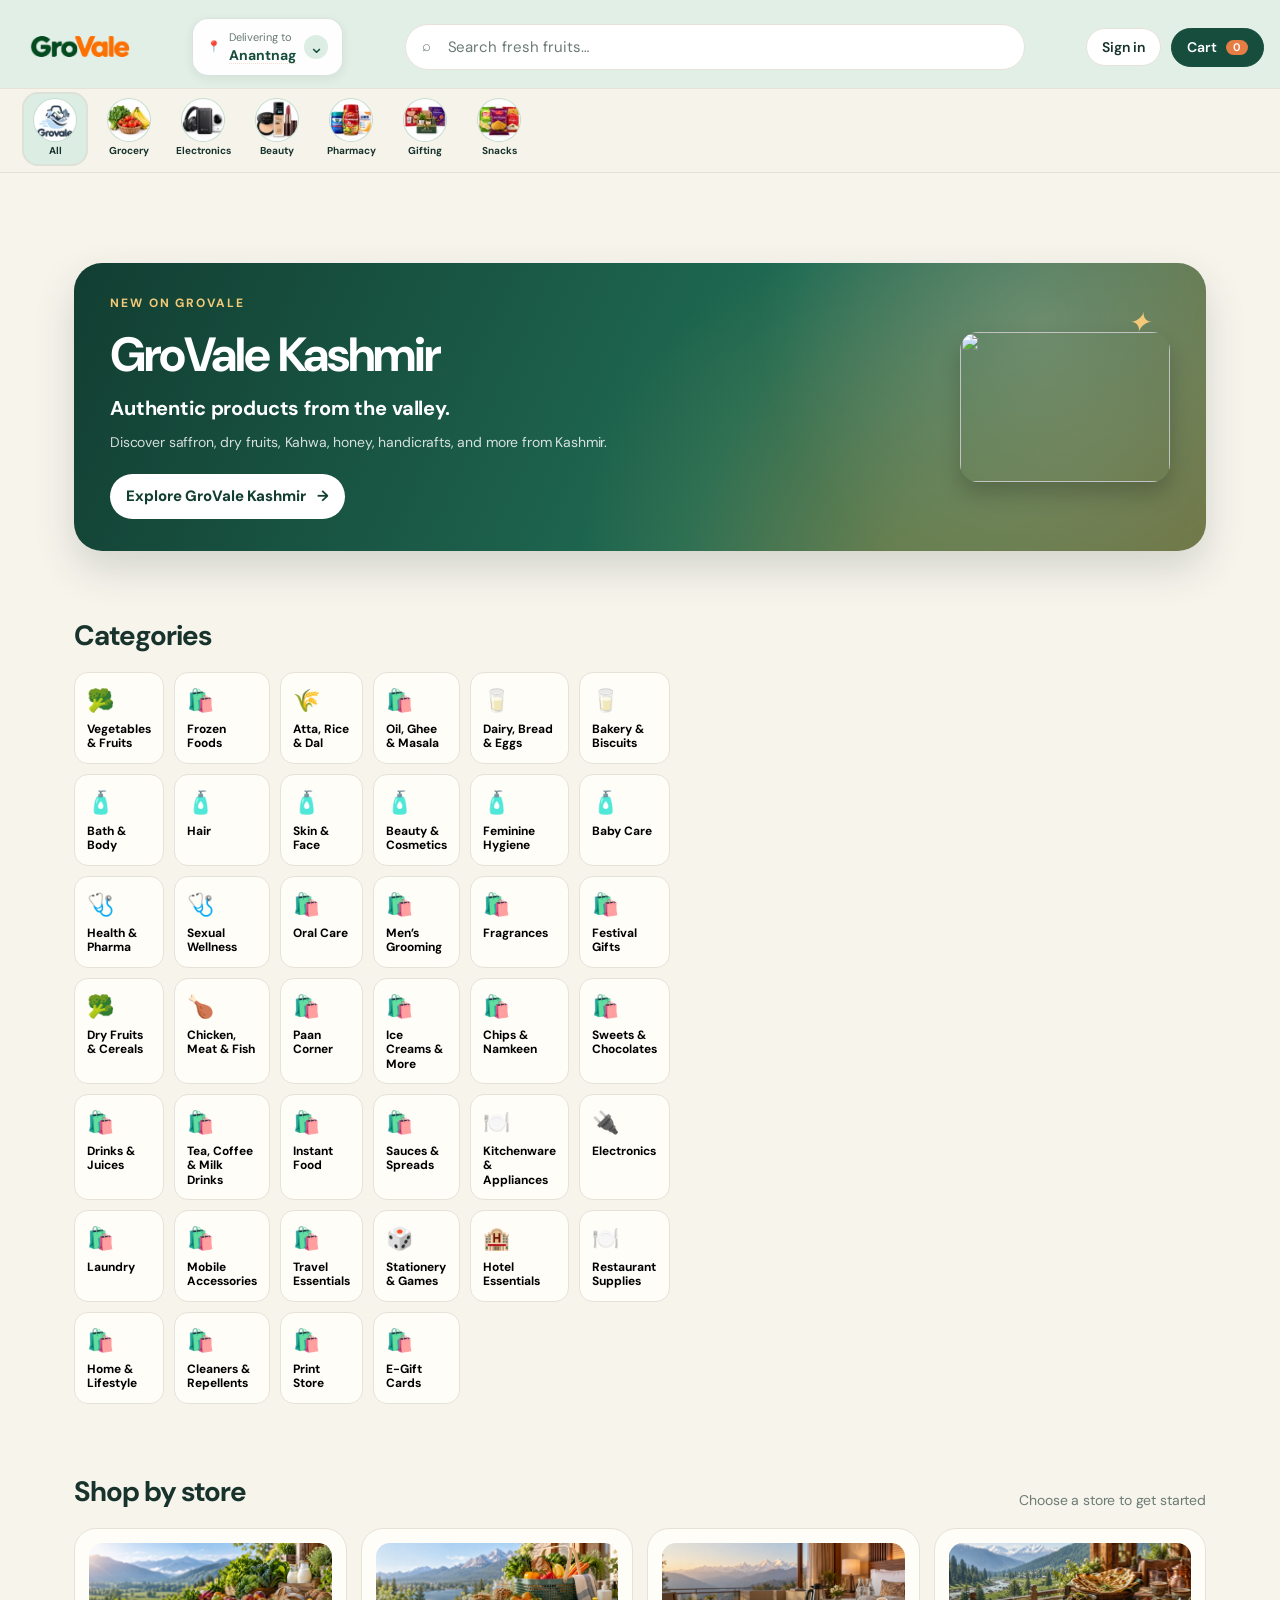
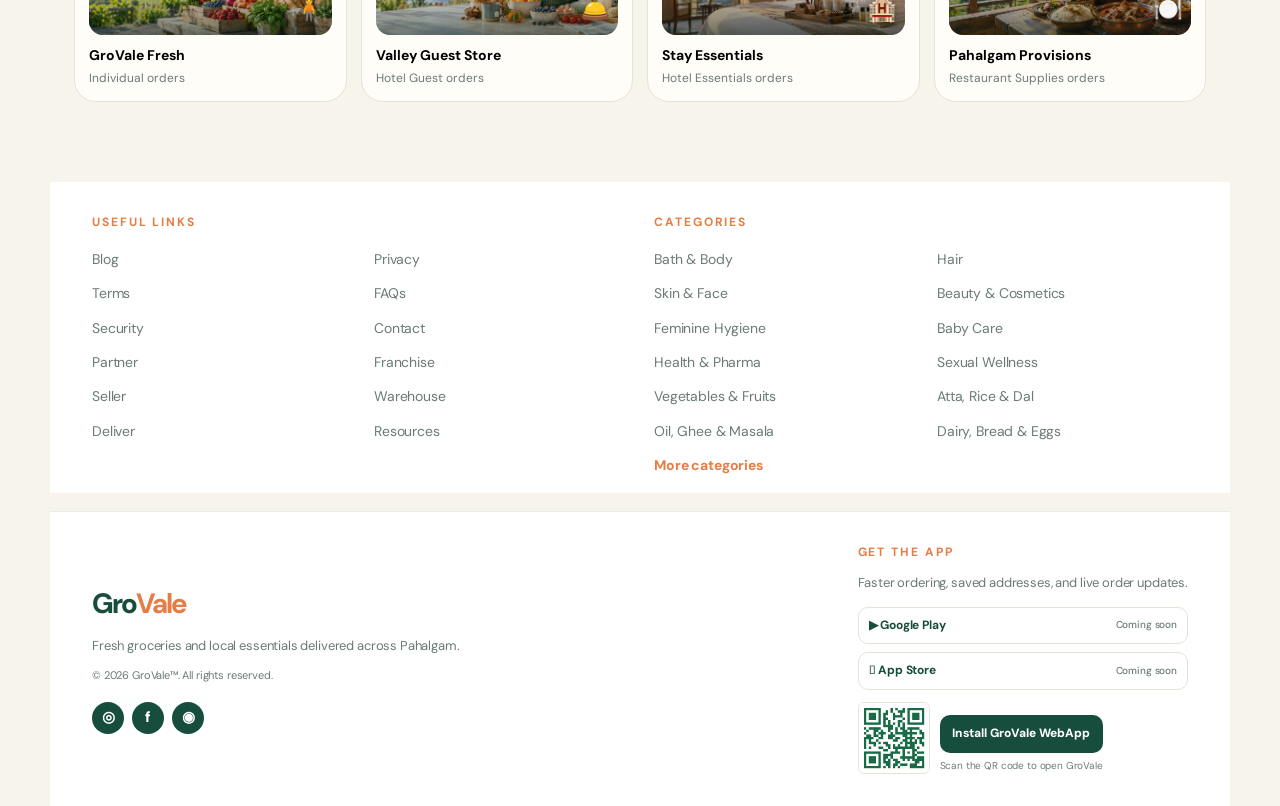
==== commit 65ee5672: "Load checkout cleanup behavior" ====
--- a/index.html
+++ b/index.html
@@ -24,6 +24,7 @@
     <link rel="stylesheet" href="brand-logo.css?v=20261005-01" />
   <script src="image-loading.js" defer></script>
 <script src="payment-ui.js" defer></script>
+<script src="checkout-cleanup.js" defer></script>
 </head>
   <body>
     <div id="app"></div>
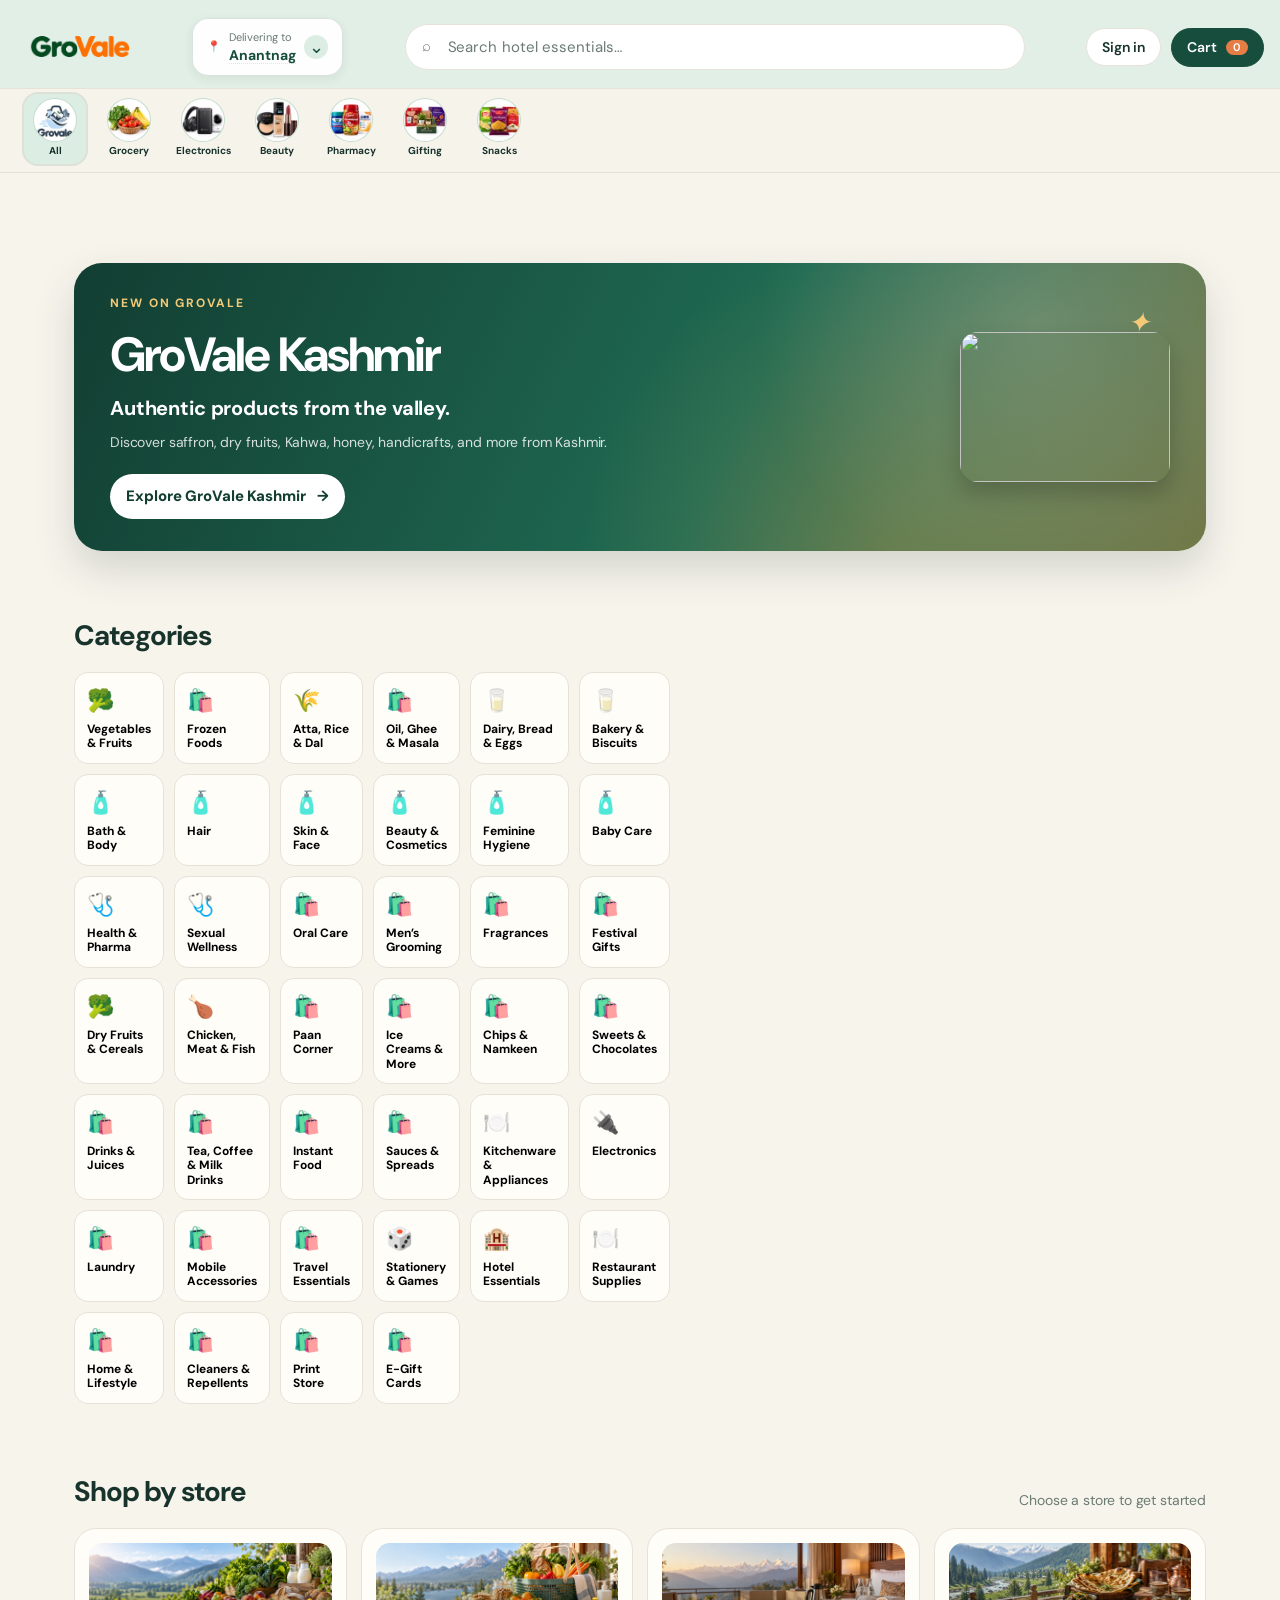
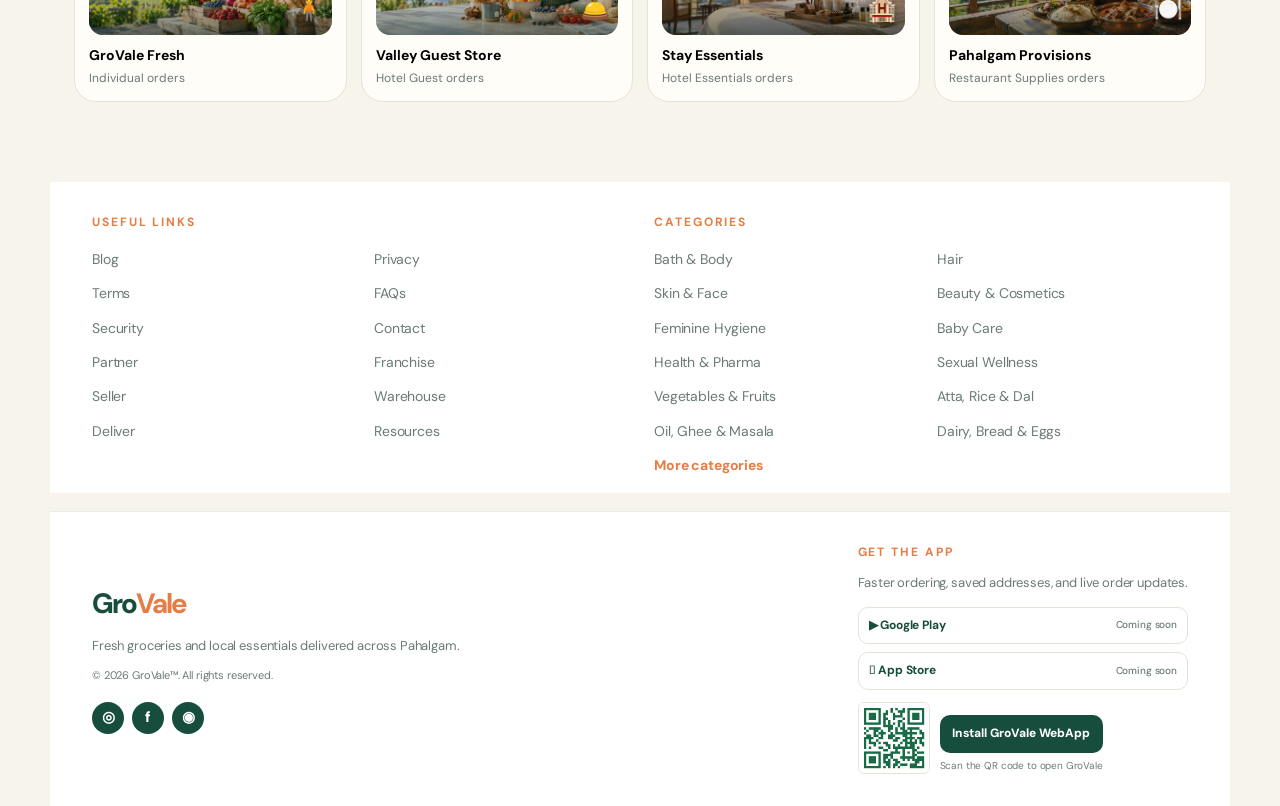
==== commit 76c48169: "Load cache refresh helper" ====
--- a/index.html
+++ b/index.html
@@ -25,6 +25,7 @@
   <script src="image-loading.js" defer></script>
 <script src="payment-ui.js" defer></script>
 <script src="checkout-cleanup.js" defer></script>
+<script src="cache-refresh.js" defer></script>
 </head>
   <body>
     <div id="app"></div>
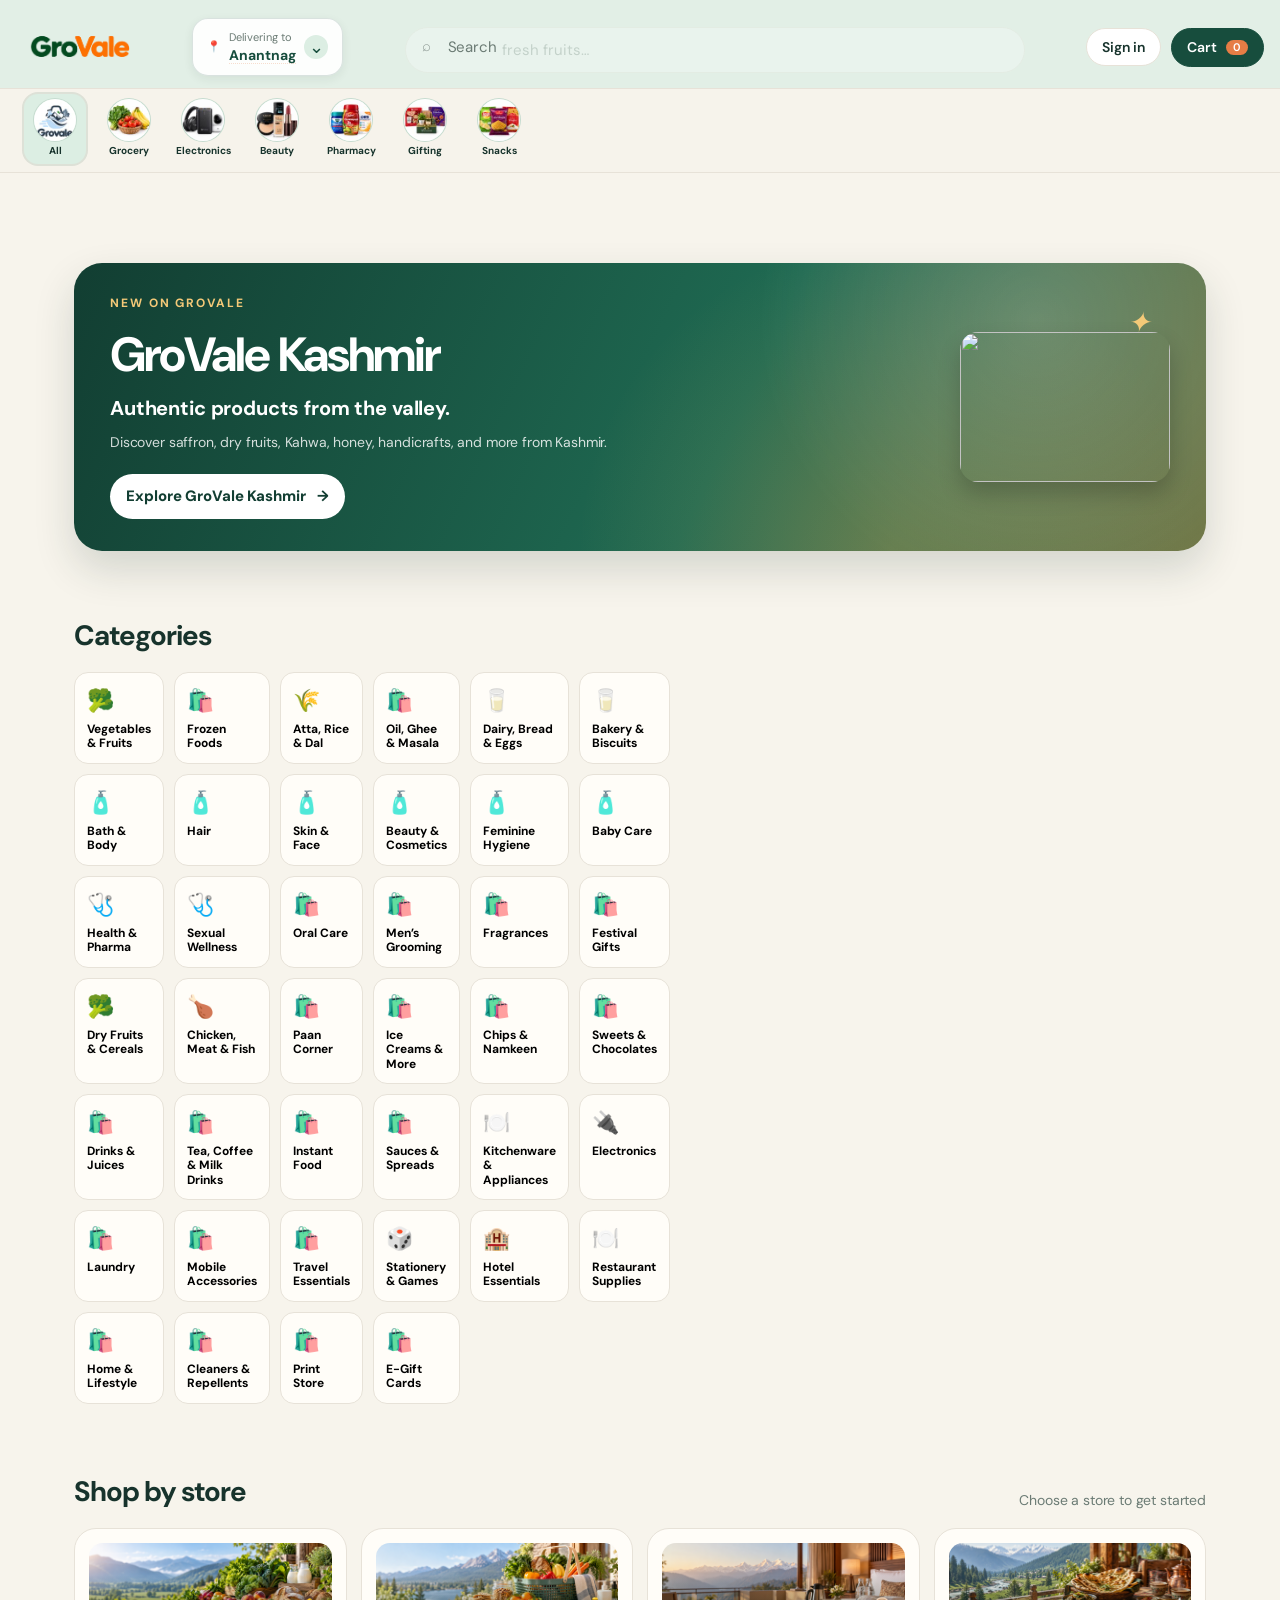
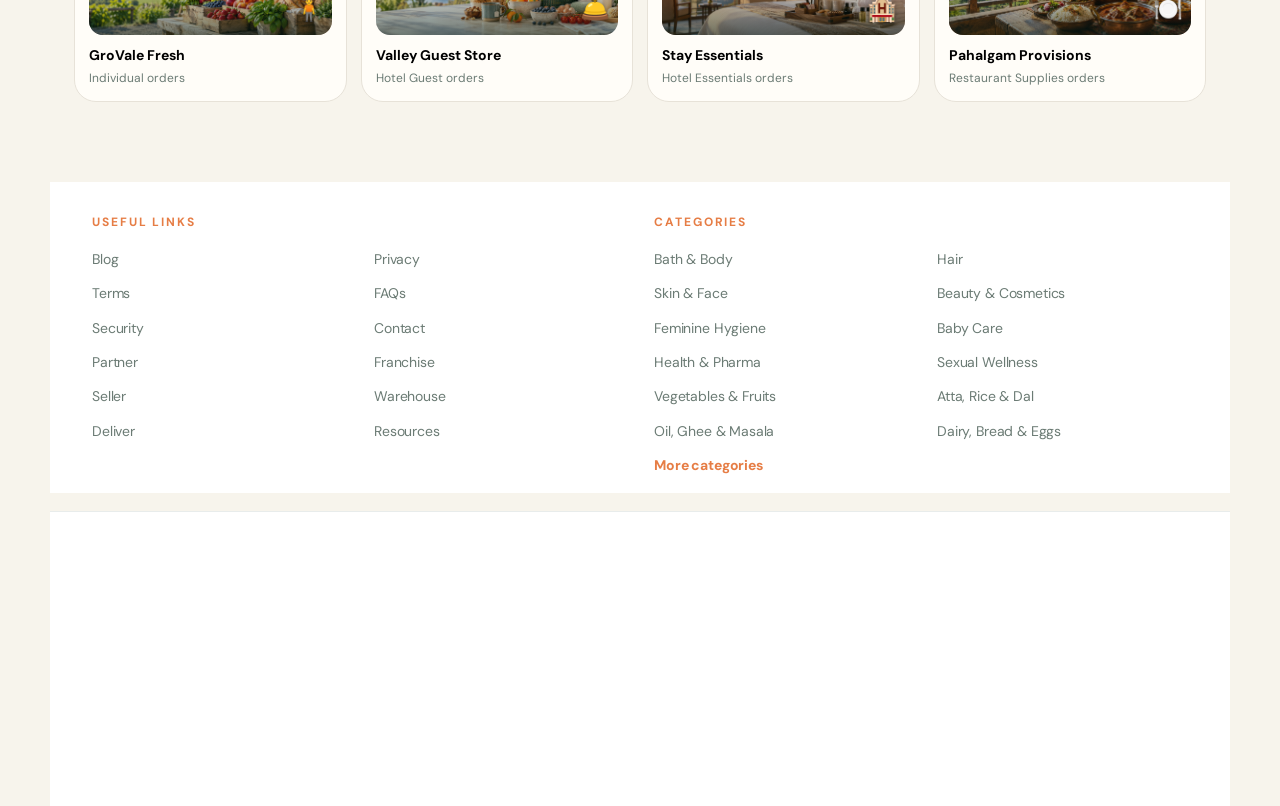
==== commit 8eecf07c: "Load streamlined checkout flow" ====
--- a/index.html
+++ b/index.html
@@ -26,6 +26,7 @@
 <script src="payment-ui.js" defer></script>
 <script src="checkout-cleanup.js" defer></script>
 <script src="cache-refresh.js" defer></script>
+<script src="checkout-flow.js" defer></script>
 </head>
   <body>
     <div id="app"></div>
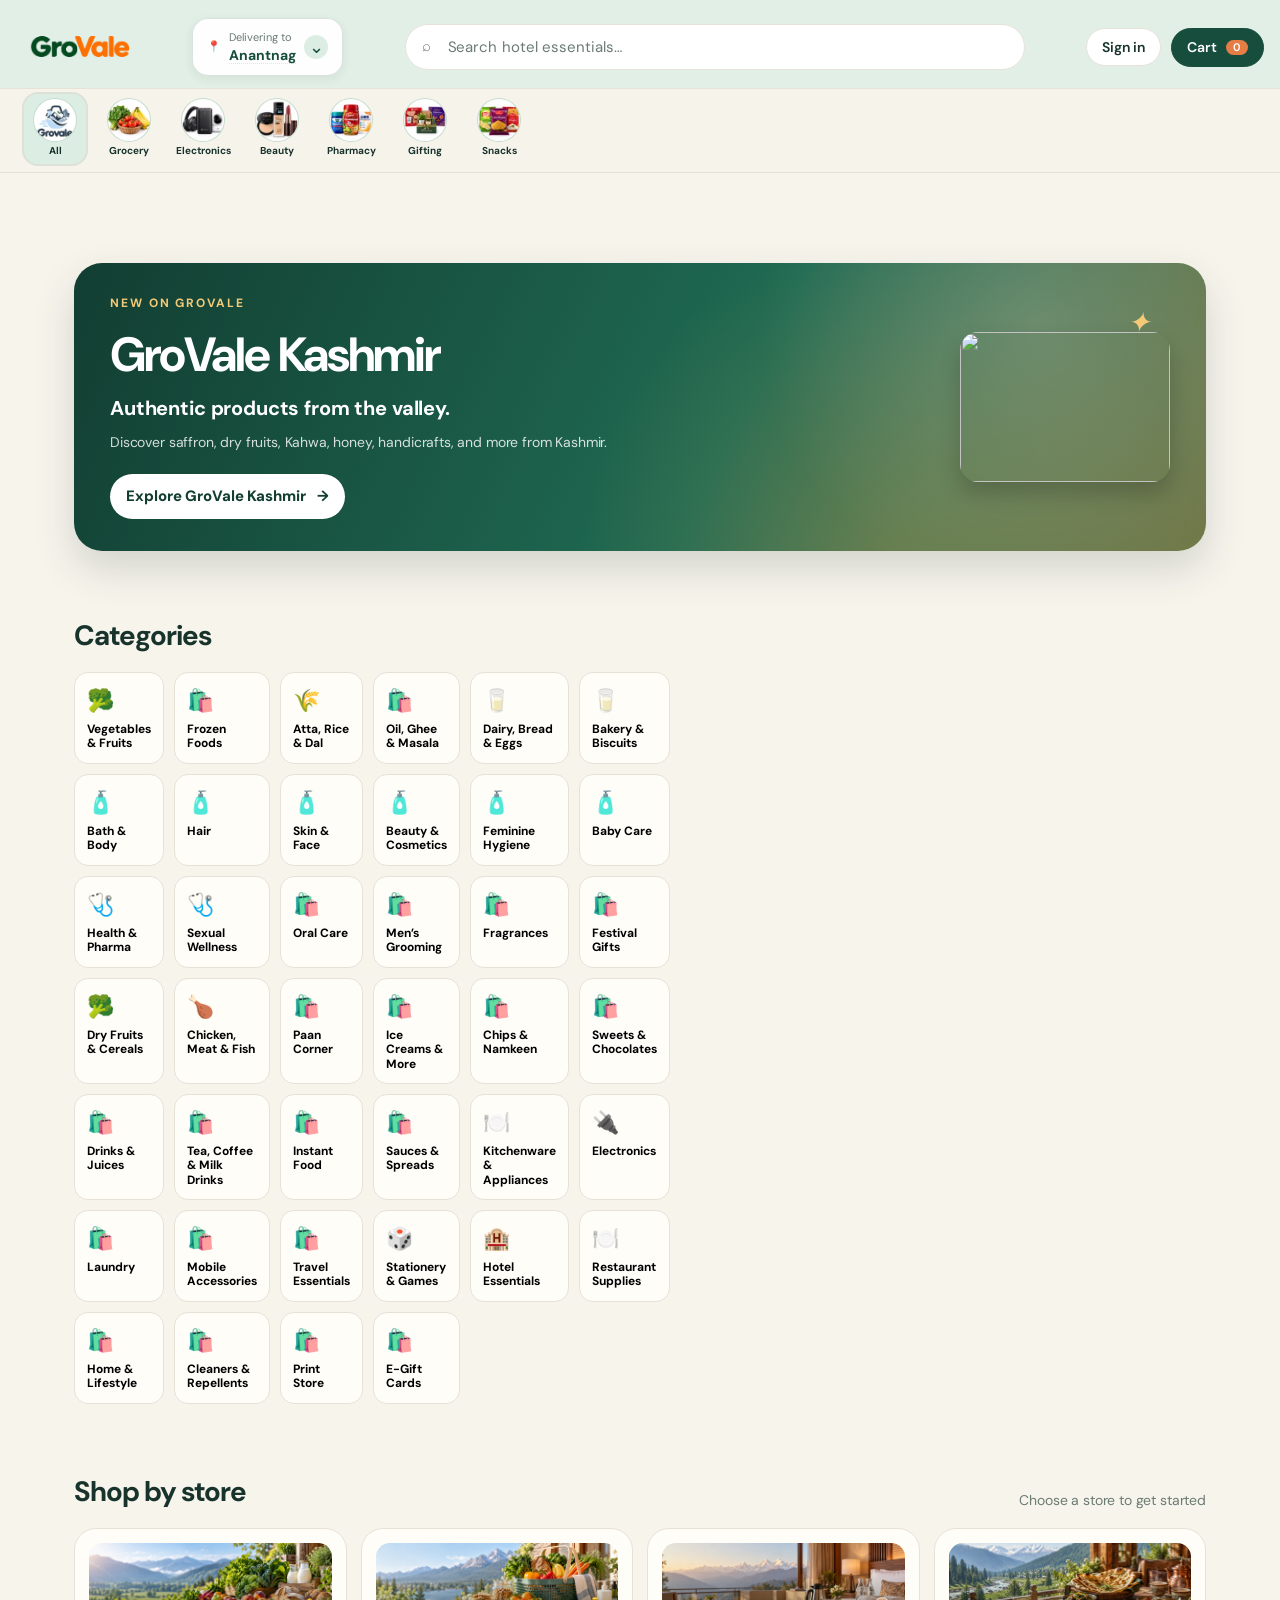
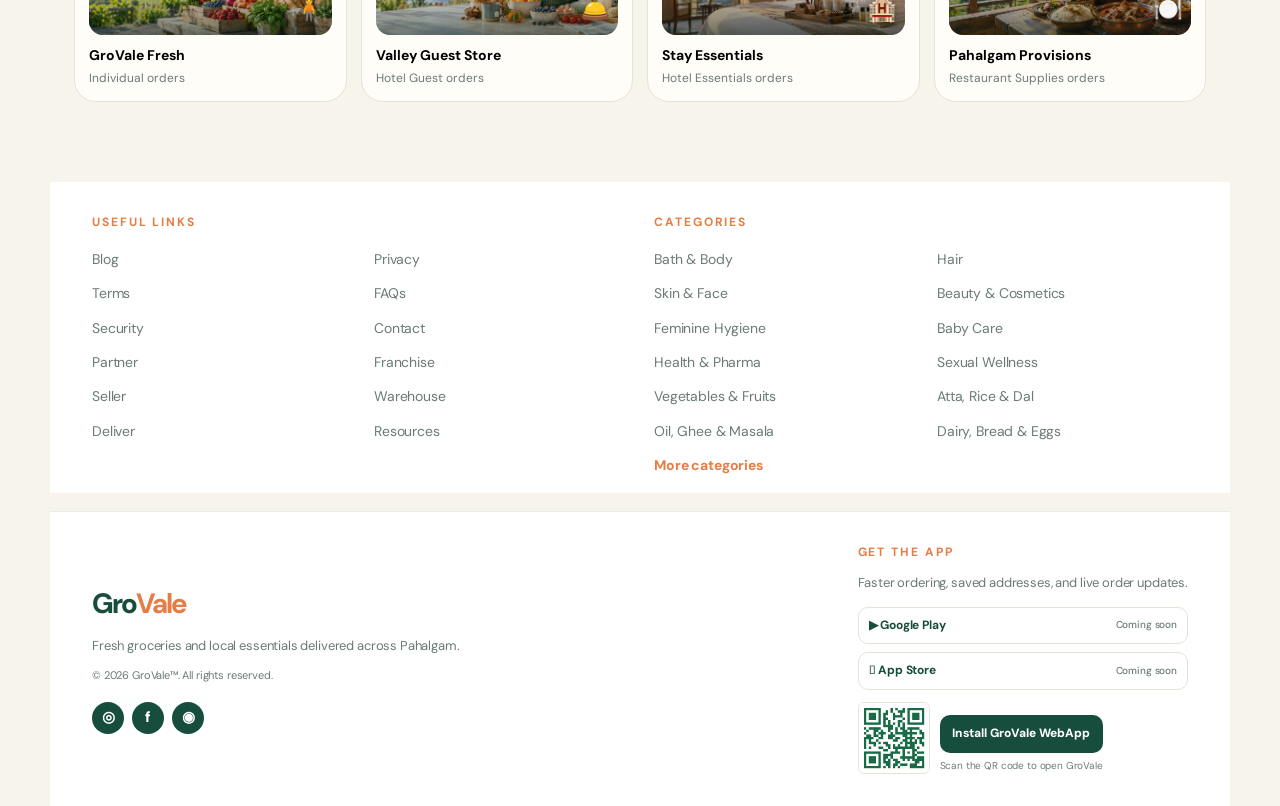
==== commit 4b712127: "Restore normal checkout step behavior" ====
--- a/index.html
+++ b/index.html
@@ -26,7 +26,6 @@
 <script src="payment-ui.js" defer></script>
 <script src="checkout-cleanup.js" defer></script>
 <script src="cache-refresh.js" defer></script>
-<script src="checkout-flow.js" defer></script>
 </head>
   <body>
     <div id="app"></div>
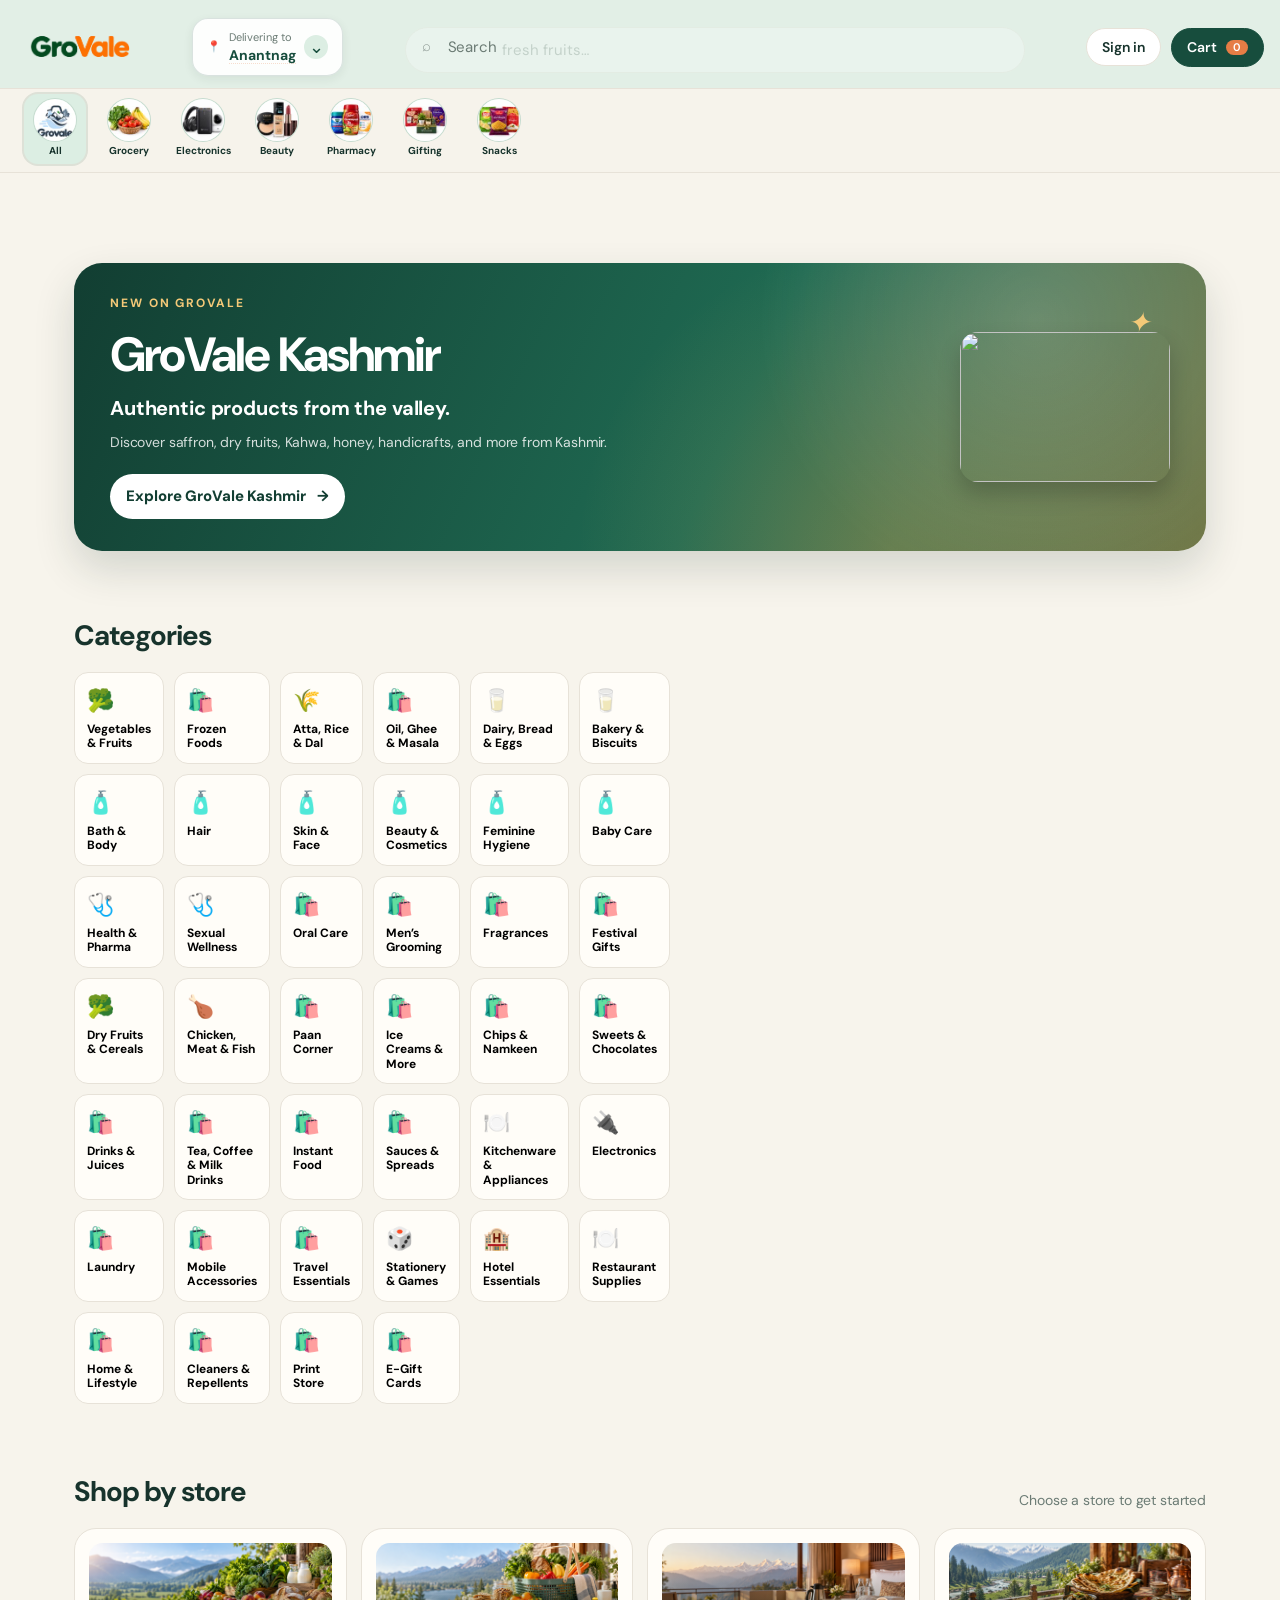
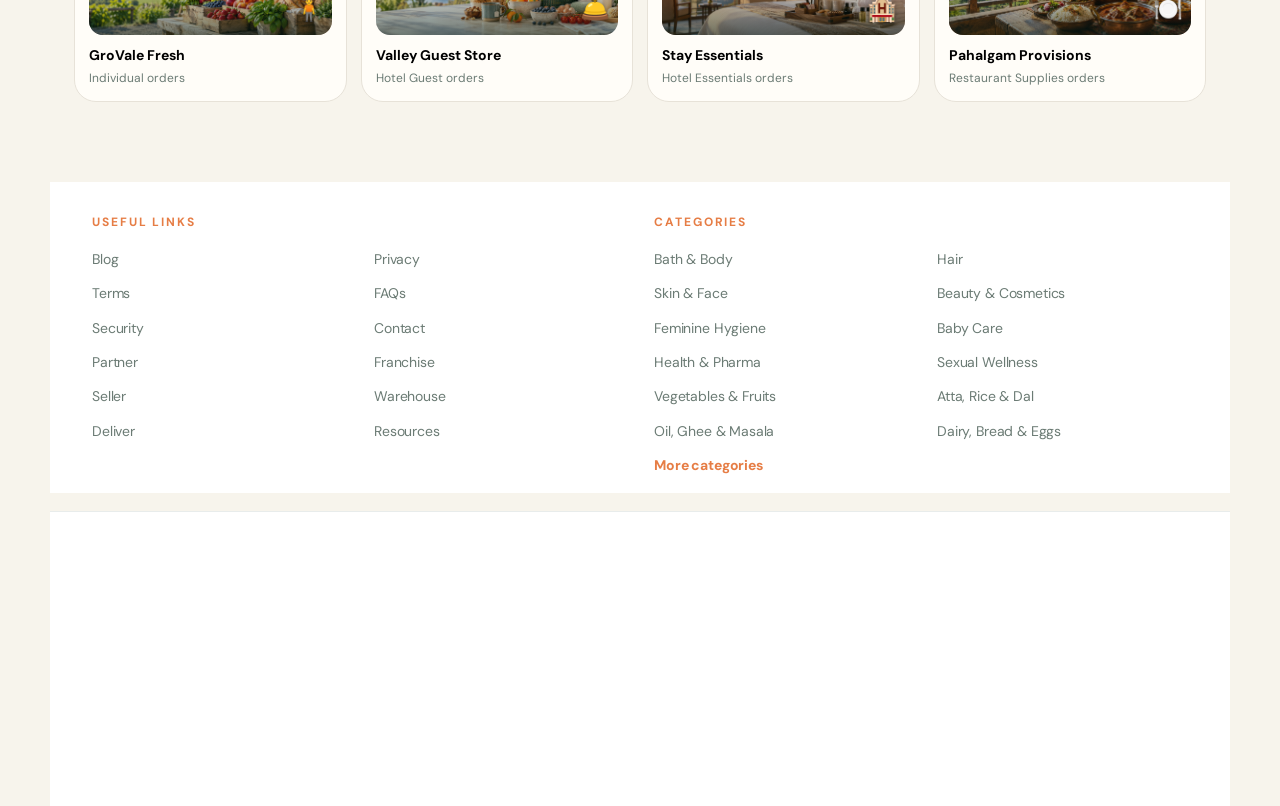
==== commit 69a136b5: "Load saved checkout behavior" ====
--- a/index.html
+++ b/index.html
@@ -26,6 +26,7 @@
 <script src="payment-ui.js" defer></script>
 <script src="checkout-cleanup.js" defer></script>
 <script src="cache-refresh.js" defer></script>
+<script src="saved-checkout.js" defer></script>
 </head>
   <body>
     <div id="app"></div>
